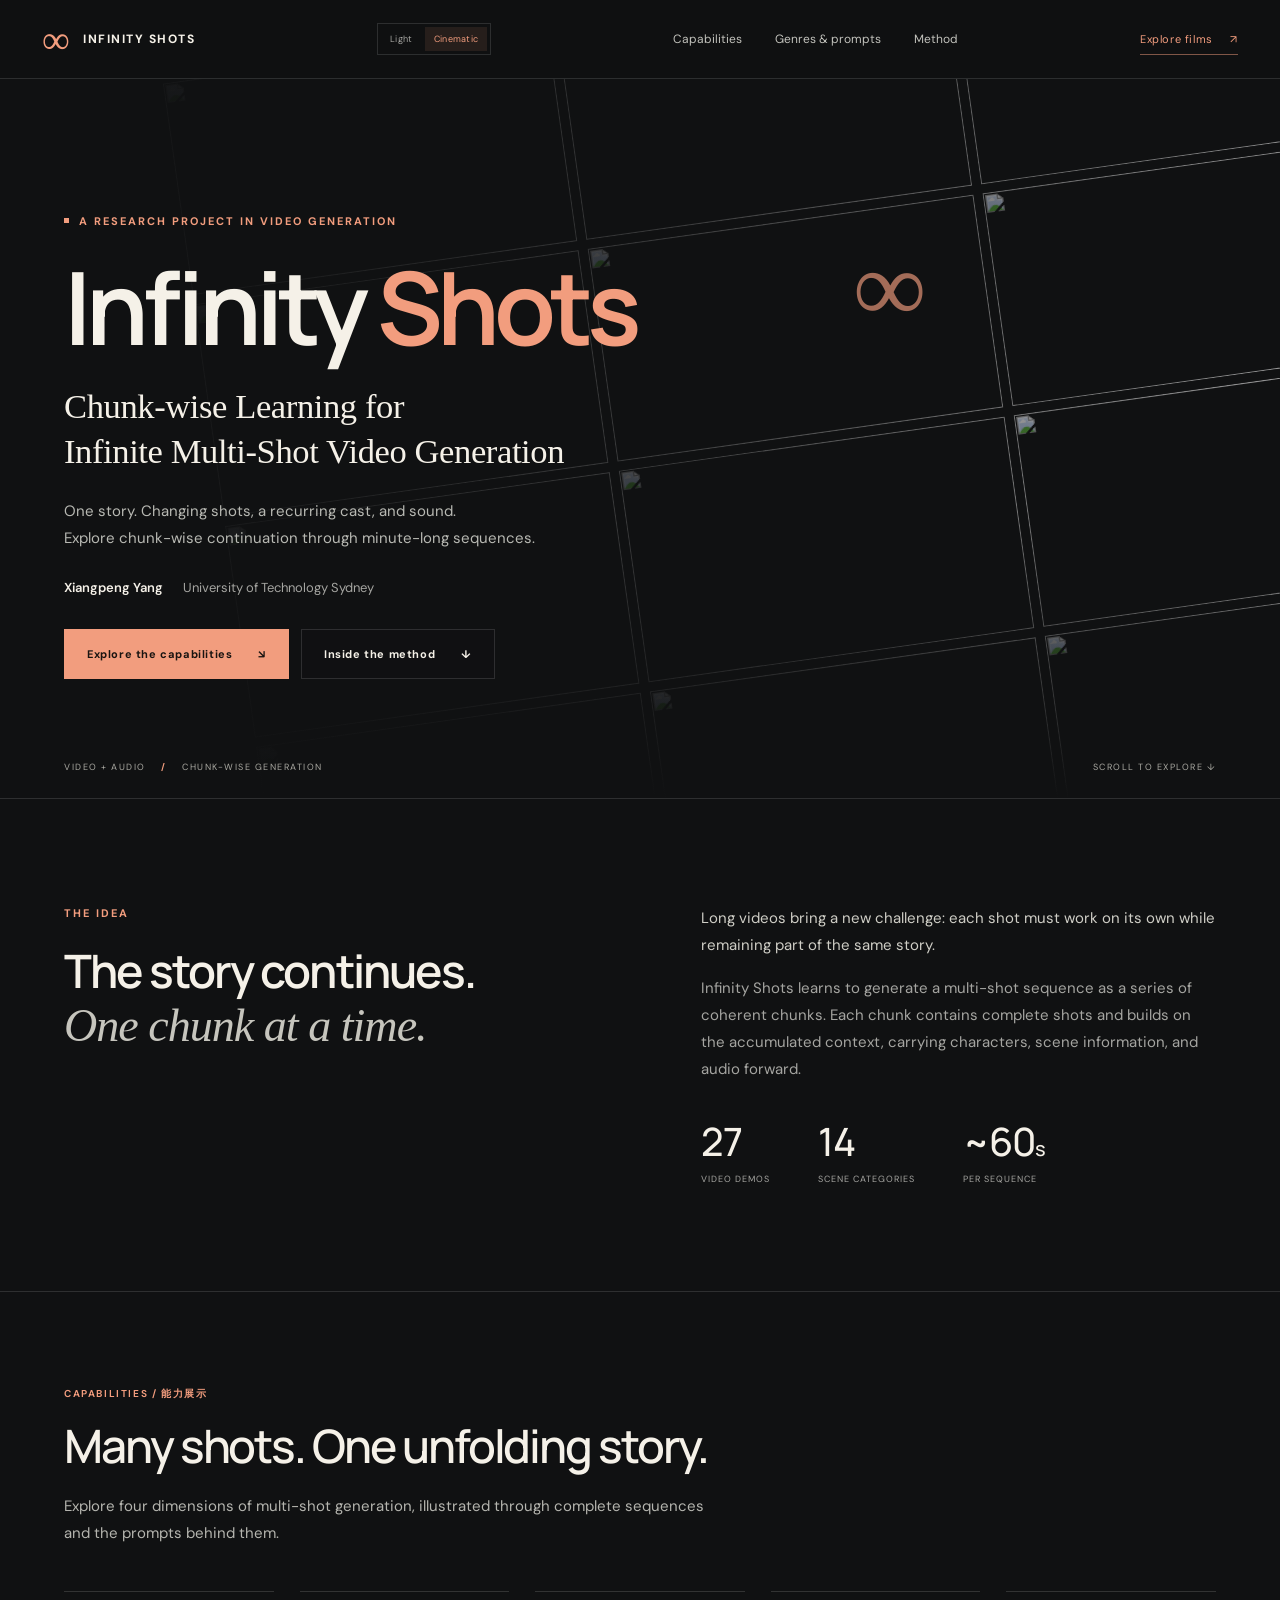
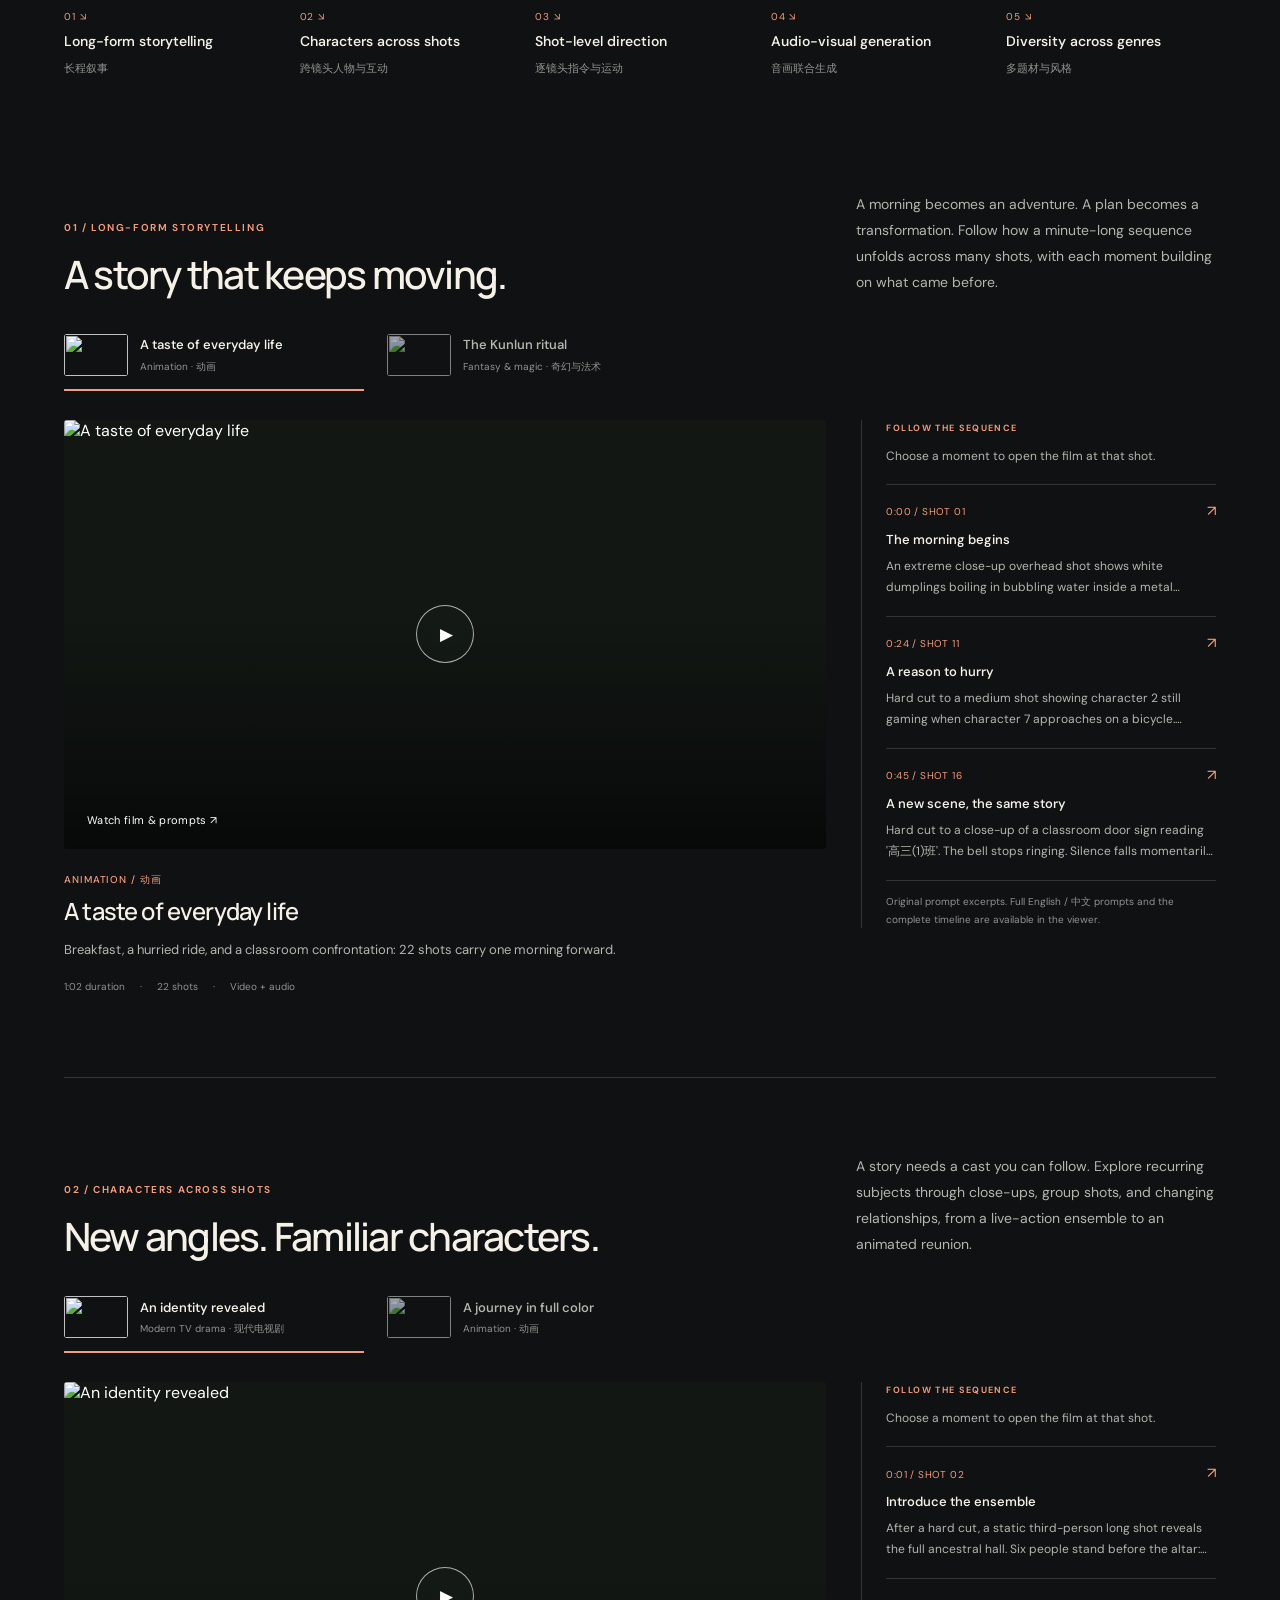
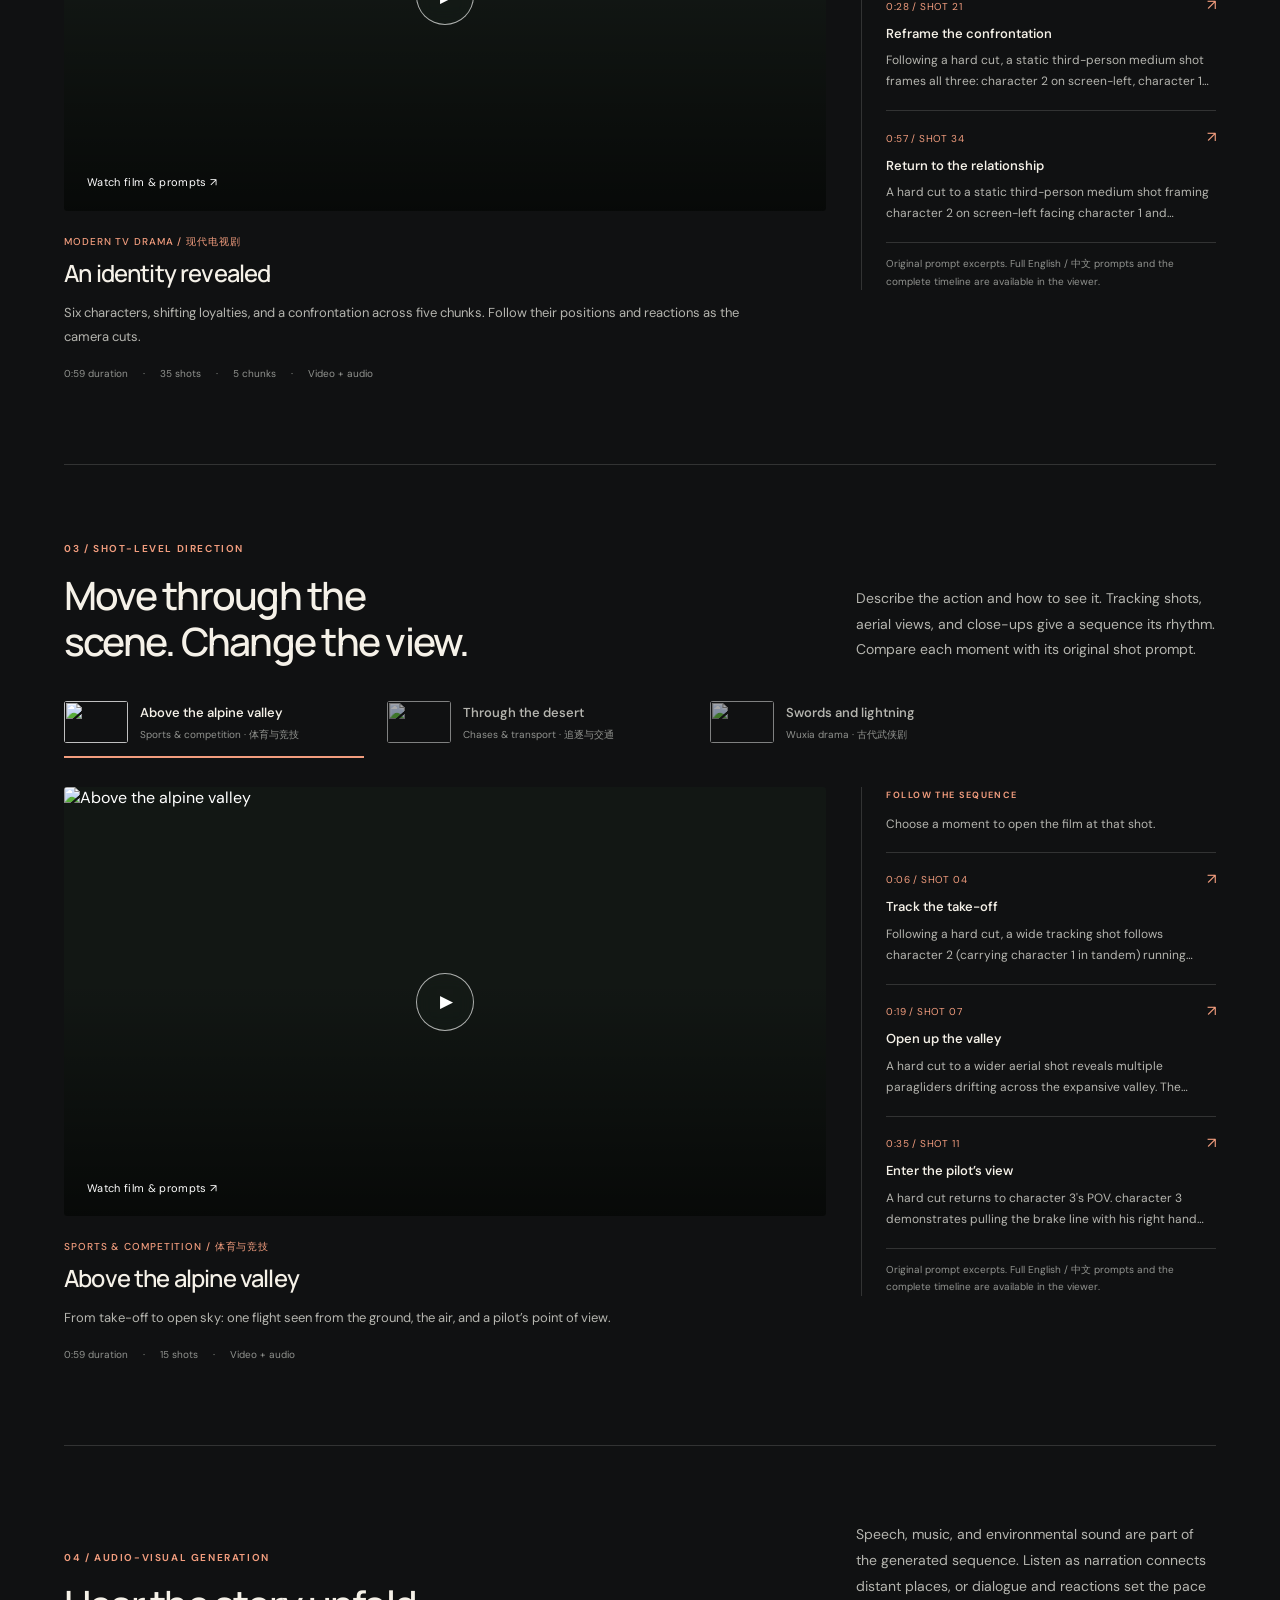
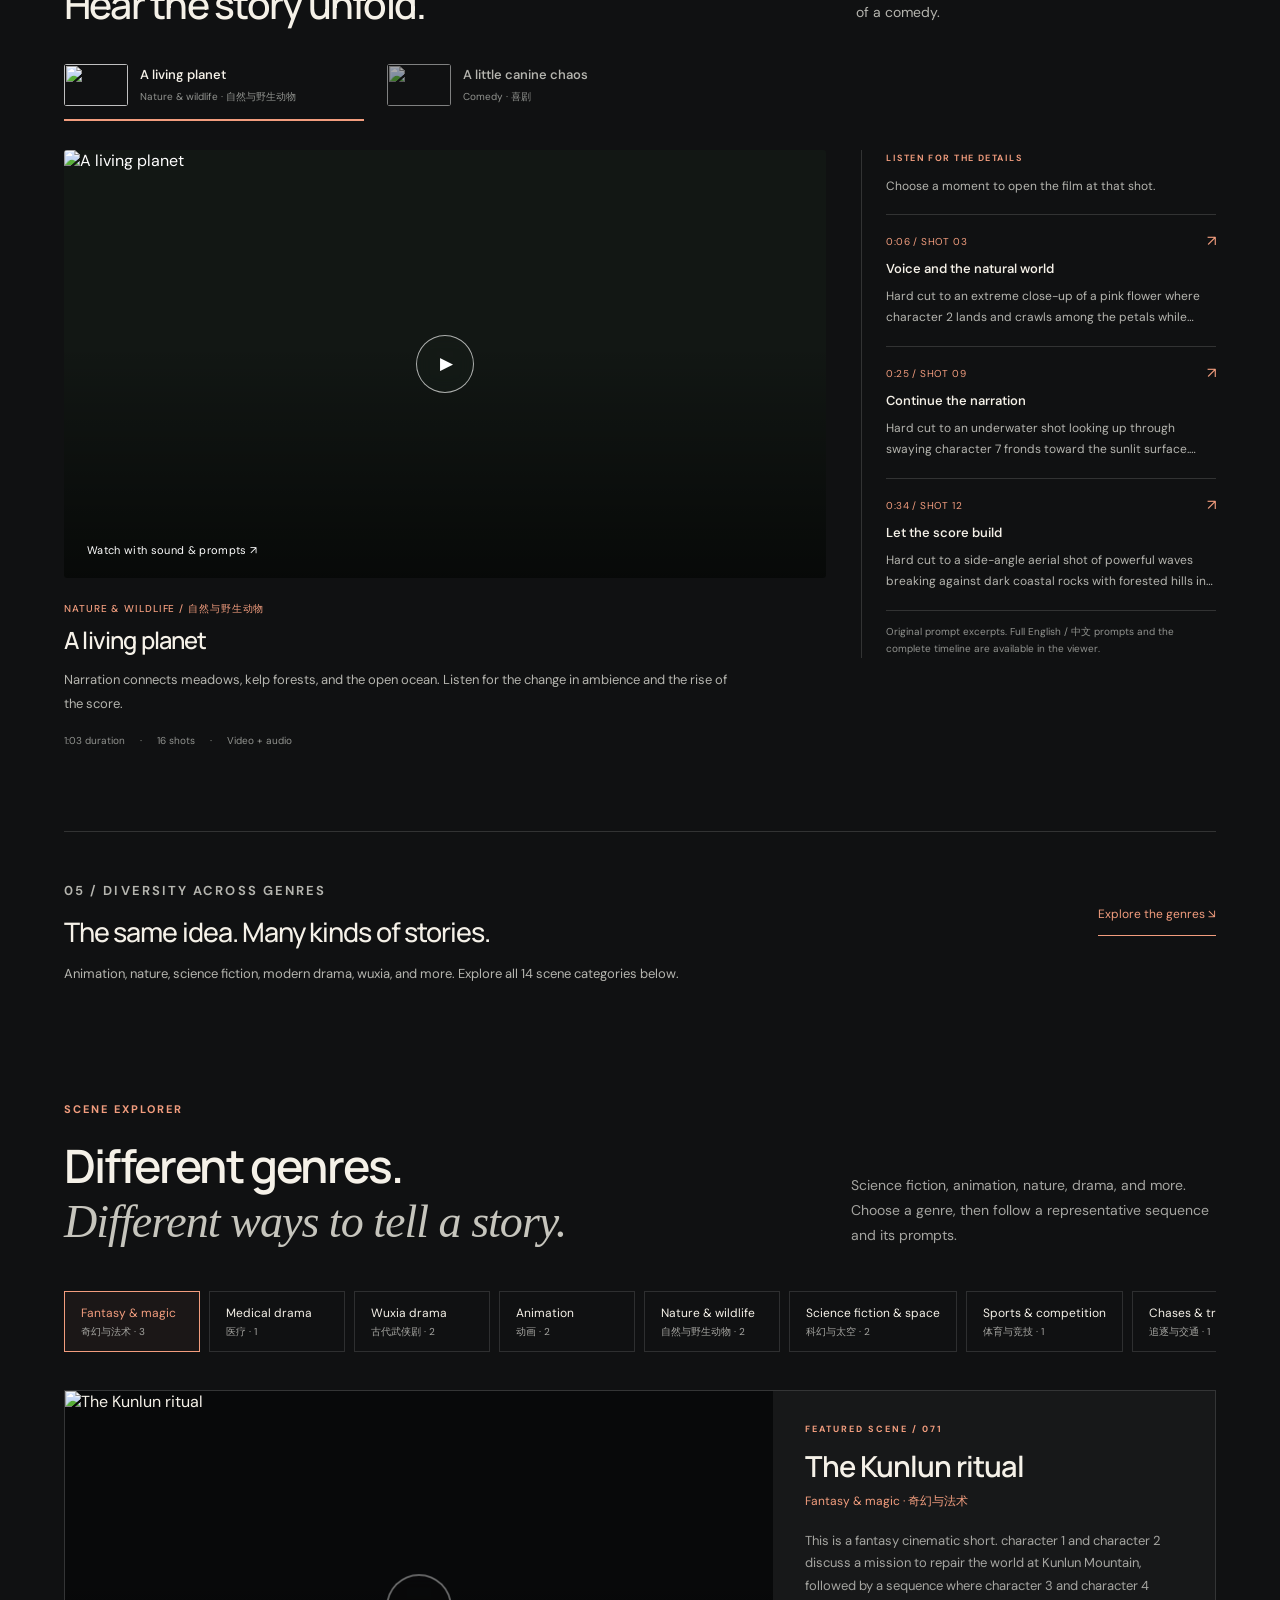
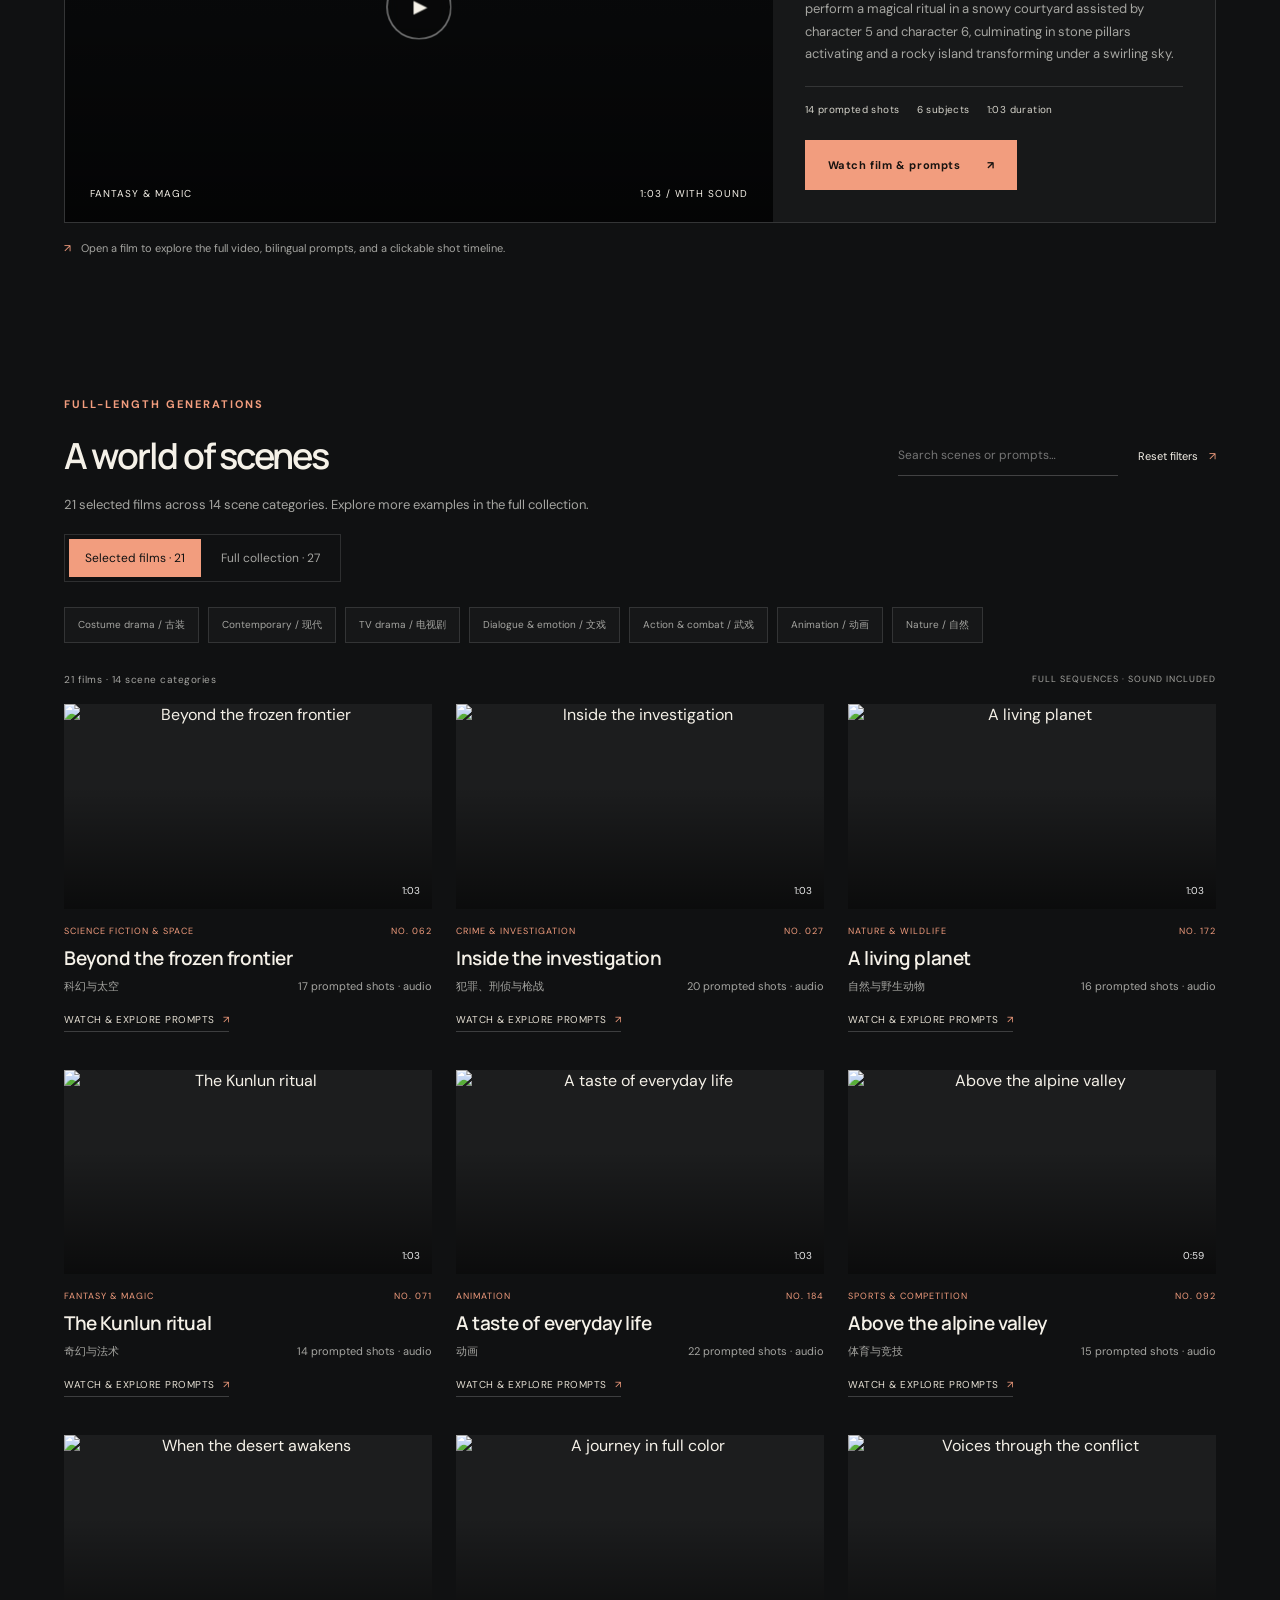
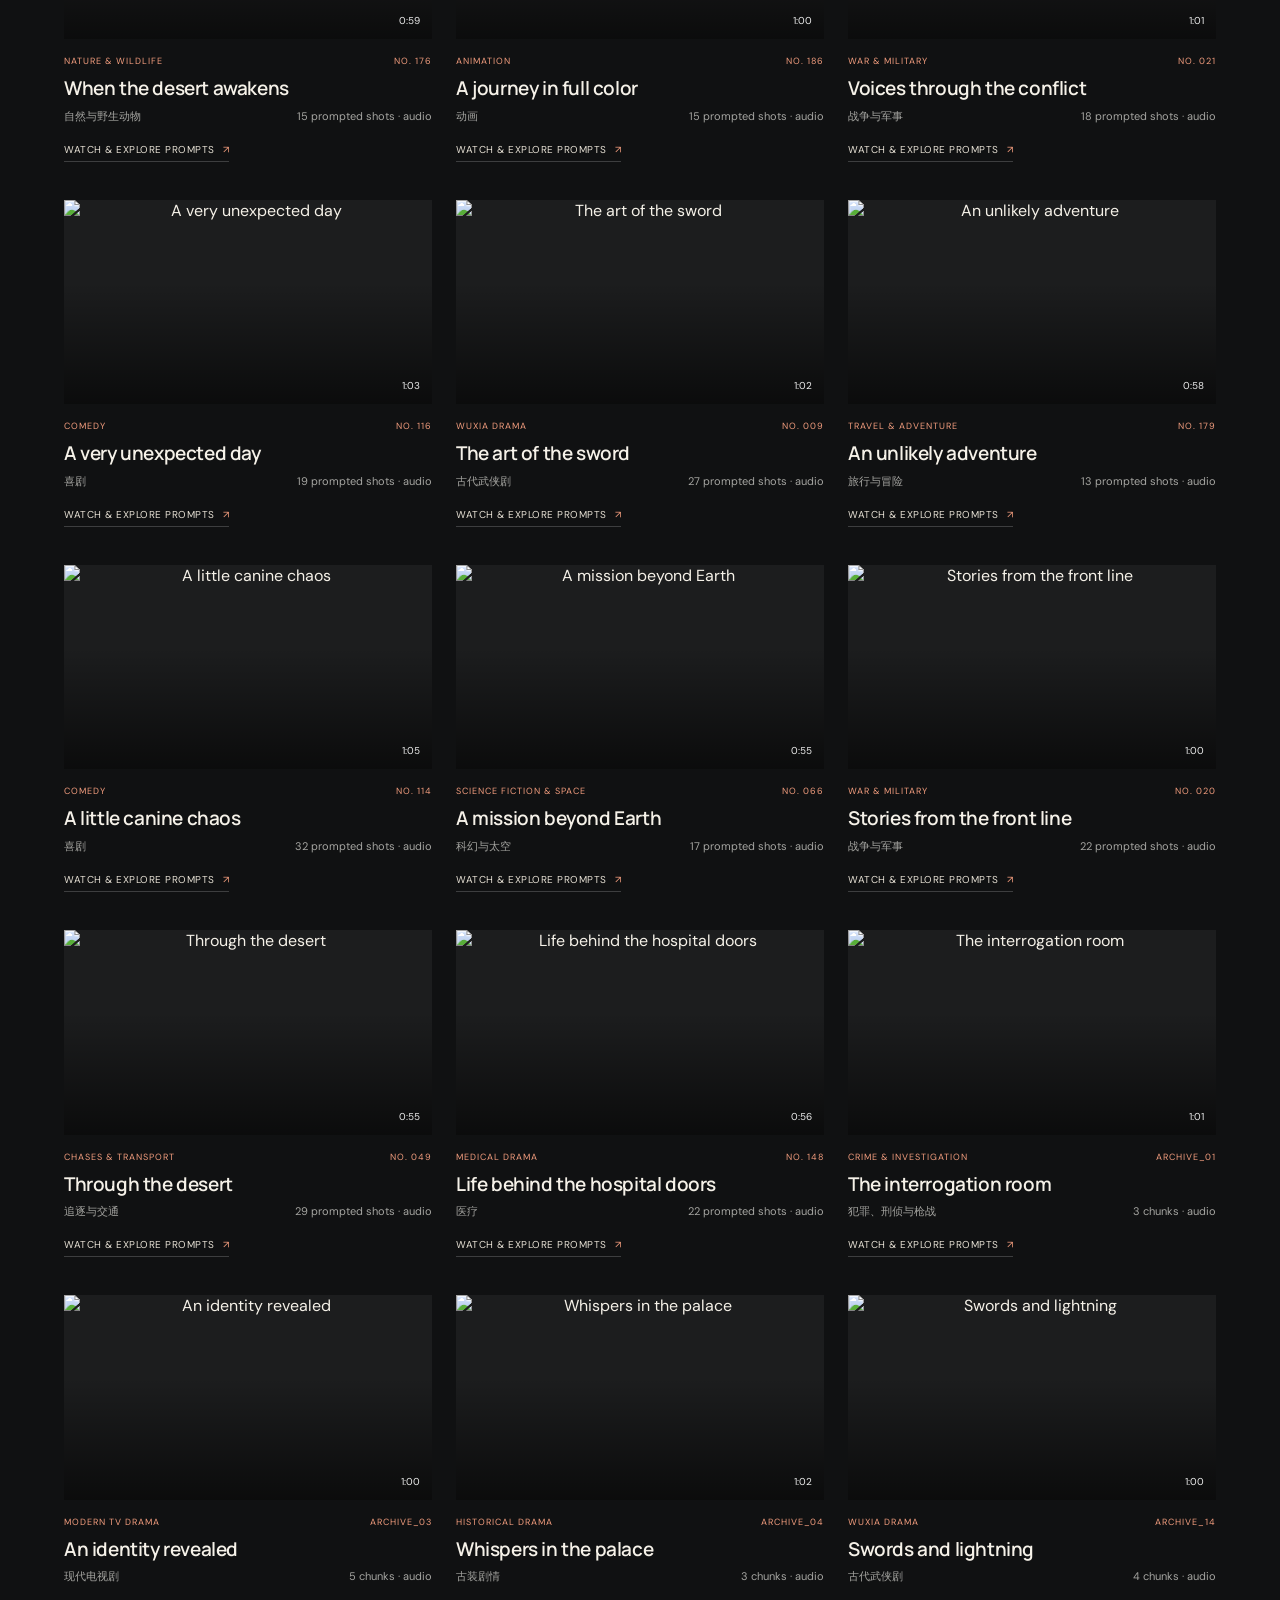
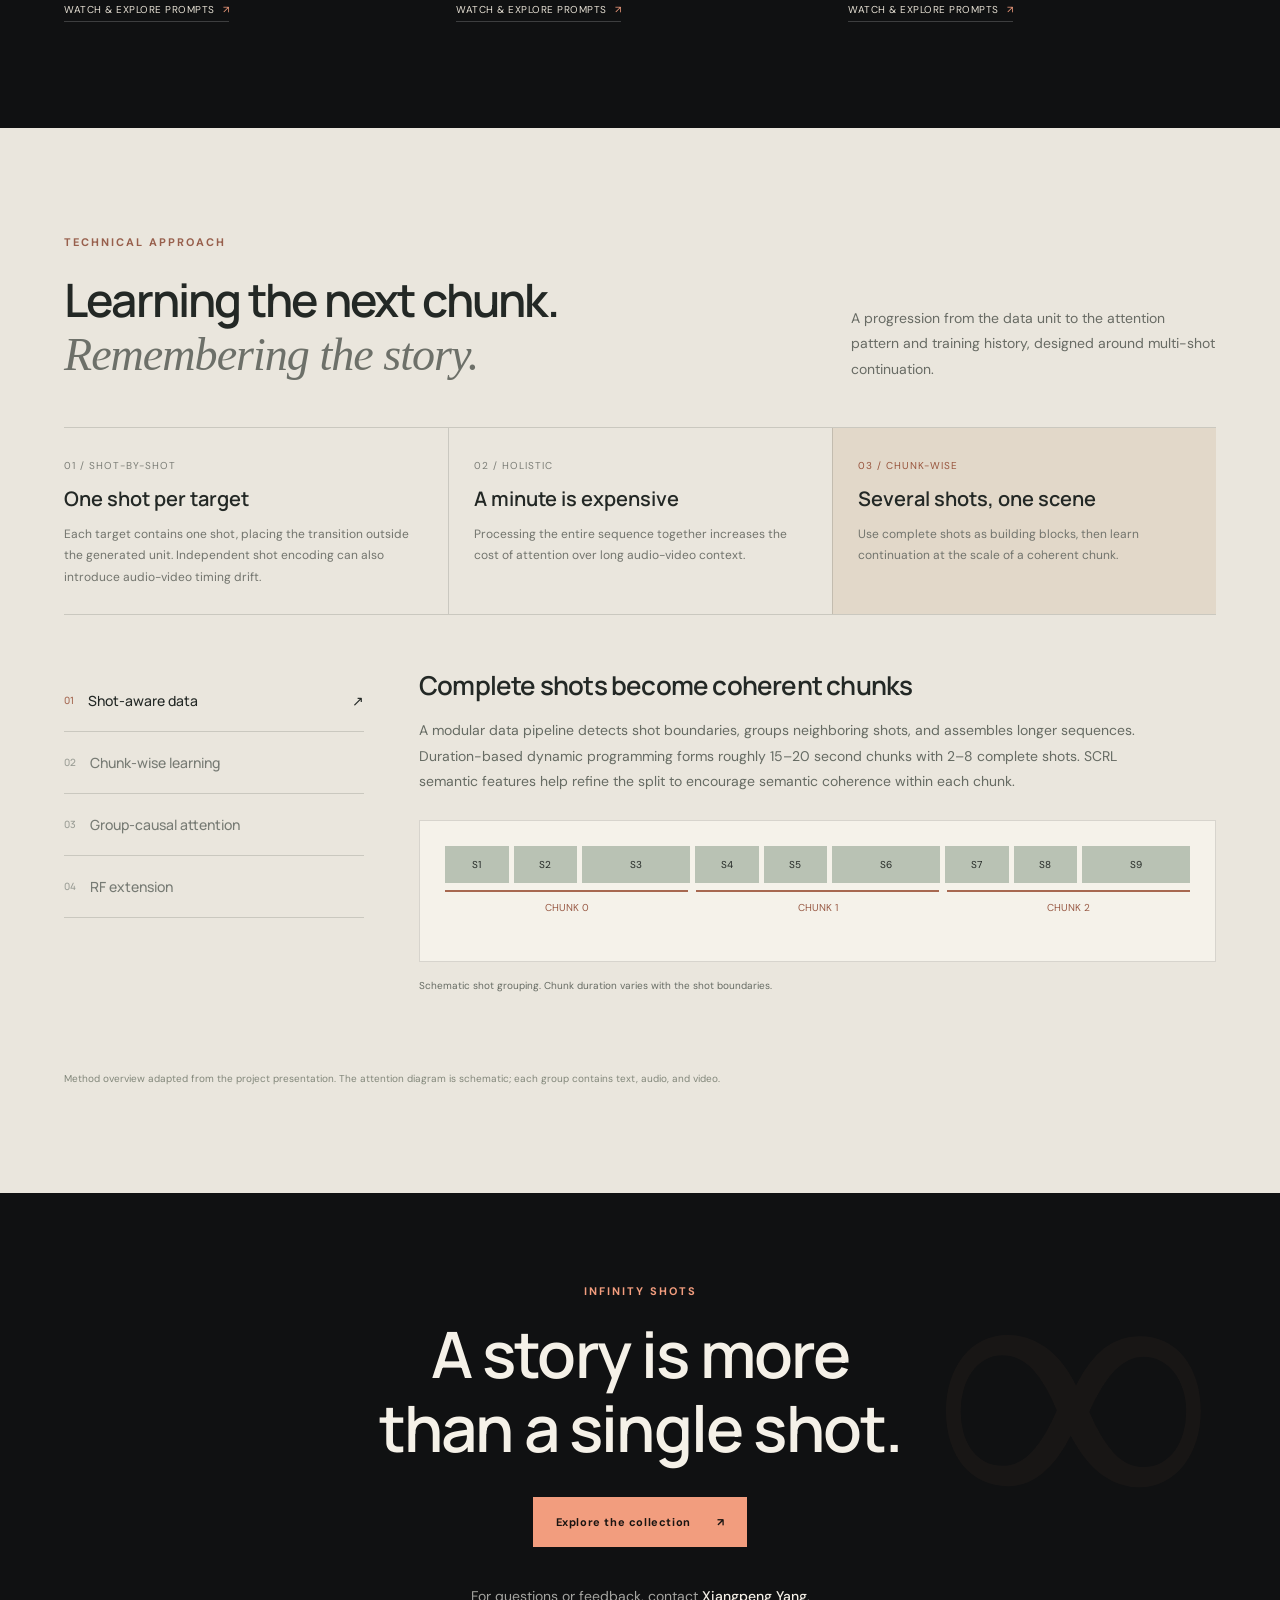
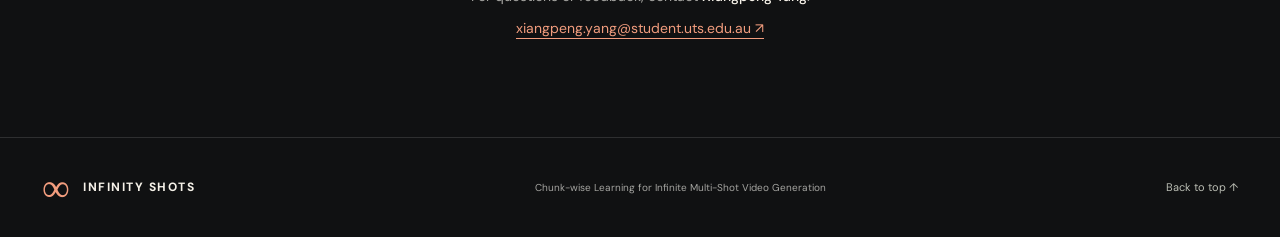
==== cinematic.html @ 22ced268 "Add Infinity Shots project page and prompt viewer" ====
<!doctype html>
<html lang="en">
<head>
<meta charset="utf-8"><meta name="viewport" content="width=device-width, initial-scale=1">
<meta name="theme-color" content="#101112">
<meta name="description" content="Infinity Shots: Chunk-wise Learning for Infinite Multi-Shot Video Generation. Explore complete audio-visual sequences across 14 scene categories, with time-aligned prompts.">
<meta property="og:title" content="Infinity Shots"><meta property="og:description" content="Chunk-wise Learning for Infinite Multi-Shot Video Generation">
<meta property="og:type" content="website"><meta property="og:image" content="assets/posters/demo-04-feature.jpg">
<title>Infinity Shots — Chunk-wise Learning for Infinite Multi-Shot Video Generation</title>
<link rel="icon" href="favicon.svg" type="image/svg+xml">
<link rel="stylesheet" href="style.css"><link rel="stylesheet" href="viewer.css?v=20261031-seek"><link rel="stylesheet" href="capabilities.css">
<script defer src="data.js"></script><script defer src="viewer.js?v=20261031-cues"></script><script defer src="app.js"></script><script defer src="capabilities.js"></script>
</head>
<body>
<a class="skip-link" href="#main">Skip to content</a>
<header class="header"><a class="brand" href="#top" aria-label="Infinity Shots home"><span class="brand-symbol">∞</span> INFINITY SHOTS</a><div class="template-switch" aria-label="Page style"><a href="hy.html">Light</a><a class="active" href="cinematic.html">Cinematic</a></div><nav aria-label="Main navigation"><a href="#capabilities">Capabilities</a><a href="#explore">Genres & prompts</a><a href="#method">Method</a></nav><a class="header-cta" href="#gallery">Explore films <span>↗</span></a></header>
<main id="main">
<section class="hero" id="top" aria-labelledby="hero-title">
<div class="hero-mosaic" aria-hidden="true">
<img src="assets/posters/demo-04-feature.jpg" alt=""><img src="assets/posters/demo-01.jpg" alt=""><img src="assets/posters/demo-08-feature.jpg" alt=""><img src="assets/posters/demo-06-feature.jpg" alt=""><img src="assets/posters/demo-11.jpg" alt=""><img src="assets/posters/demo-18.jpg" alt=""><img src="assets/posters/demo-05.jpg" alt=""><img src="assets/posters/demo-16.jpg" alt=""><img src="assets/posters/demo-03.jpg" alt=""><img src="assets/posters/demo-02.jpg" alt=""><img src="assets/posters/demo-13.jpg" alt=""><img src="assets/posters/demo-15.jpg" alt="">
</div><div class="hero-shade"></div>
<div class="hero-content"><div class="eyebrow"><span class="tiny-square"></span> A RESEARCH PROJECT IN VIDEO GENERATION</div><h1 id="hero-title">Infinity <span>Shots</span><i aria-hidden="true">∞</i></h1><p class="paper-title">Chunk-wise Learning for<br>Infinite Multi-Shot Video Generation</p><p class="hero-description">One story. Changing shots, a recurring cast, and sound.<br> Explore chunk-wise continuation through minute-long sequences.</p><div class="hero-author">Xiangpeng Yang <span>University of Technology Sydney</span></div><div class="hero-actions"><a class="button primary" href="#capabilities">Explore the capabilities <span>↘</span></a><a class="button ghost" href="#method">Inside the method <span>↓</span></a></div></div>
<div class="hero-bottom"><span>VIDEO + AUDIO <b>/</b> CHUNK-WISE GENERATION</span><span>SCROLL TO EXPLORE ↓</span></div>
</section>
<section class="intro section" id="overview"><div><p class="eyebrow">THE IDEA</p><h2>The story continues.<br><em>One chunk at a time.</em></h2></div><div class="intro-copy"><p>Long videos bring a new challenge: each shot must work on its own while remaining part of the same story.</p><p>Infinity Shots learns to generate a multi-shot sequence as a series of coherent chunks. Each chunk contains complete shots and builds on the accumulated context, carrying characters, scene information, and audio forward.</p><div class="facts"><div><strong data-count-demos>27</strong><span>VIDEO DEMOS</span></div><div><strong data-count-categories>14</strong><span>SCENE CATEGORIES</span></div><div><strong>~60<span>s</span></strong><span>PER SEQUENCE</span></div></div></div></section>
<section class="capabilities" id="capabilities" data-capabilities data-theme="dark" data-diversity-target="explore" aria-labelledby="capabilities-title"></section>
<section class="explore section" id="explore"><div class="section-heading"><div><p class="eyebrow">SCENE EXPLORER</p><h2>Different genres.<br><em>Different ways to tell a story.</em></h2></div><p>Science fiction, animation, nature, drama, and more. Choose a genre, then follow a representative sequence and its prompts.</p></div>
<div class="scene-strip" id="scene-strip" aria-label="Choose a scene category"></div>
<div class="spotlight" id="spotlight"></div><p class="explorer-hint"><span>↗</span> Open a film to explore the full video, bilingual prompts, and a clickable shot timeline.</p>
</section>
<section class="gallery-section section" id="gallery"><div class="gallery-heading"><div><p class="eyebrow">FULL-LENGTH GENERATIONS</p><h2>A world of scenes</h2></div><div class="gallery-tools"><label class="sr-only" for="gallery-search">Search scenes and prompts</label><input id="gallery-search" type="search" placeholder="Search scenes or prompts…"><button class="text-button" id="reset-filter">Reset filters <span>↗</span></button></div></div>
<p class="collection-intro">21 selected films across 14 scene categories. Explore more examples in the full collection.</p><div class="collection-scope" aria-label="Collection selection"><button type="button" data-collection-scope="selected" aria-pressed="true">Selected films · 21</button><button type="button" data-collection-scope="all" aria-pressed="false">Full collection · 27</button></div>
<div class="tag-filters" id="tag-filters" aria-label="Filter by setting and performance"></div><div class="gallery-status"><p id="gallery-count" aria-live="polite">21 films · 14 scene categories</p><p>FULL SEQUENCES · SOUND INCLUDED</p></div><div class="gallery-grid" id="gallery-grid"></div><p class="no-results" id="no-results" hidden>No matching scenes. Try another search or show all films.</p>
</section>
<section class="method-section" id="method"><div class="section method-inner"><div class="section-heading"><div><p class="eyebrow">TECHNICAL APPROACH</p><h2>Learning the next chunk.<br><em>Remembering the story.</em></h2></div><p>A progression from the data unit to the attention pattern and training history, designed around multi-shot continuation.</p></div>
<div class="approach-comparison"><div><span>01 / SHOT-BY-SHOT</span><h3>One shot per target</h3><p>Each target contains one shot, placing the transition outside the generated unit. Independent shot encoding can also introduce audio-video timing drift.</p></div><div><span>02 / HOLISTIC</span><h3>A minute is expensive</h3><p>Processing the entire sequence together increases the cost of attention over long audio-video context.</p></div><div class="chosen"><span>03 / CHUNK-WISE</span><h3>Several shots, one scene</h3><p>Use complete shots as building blocks, then learn continuation at the scale of a coherent chunk.</p></div></div>
<div class="method-body"><div class="method-tabs" role="tablist" aria-label="Method stages"><button role="tab" id="method-tab-0" aria-selected="true" aria-controls="method-panel" data-method="0"><span>01</span> Shot-aware data <b>↗</b></button><button role="tab" id="method-tab-1" aria-selected="false" aria-controls="method-panel" data-method="1"><span>02</span> Chunk-wise learning <b>↗</b></button><button role="tab" id="method-tab-2" aria-selected="false" aria-controls="method-panel" data-method="2"><span>03</span> Group-causal attention <b>↗</b></button><button role="tab" id="method-tab-3" aria-selected="false" aria-controls="method-panel" data-method="3"><span>04</span> RF extension <b>↗</b></button></div><div class="method-panel" id="method-panel" role="tabpanel" aria-labelledby="method-tab-0" tabindex="0"></div></div>
<p class="method-footnote">Method overview adapted from the project presentation. The attention diagram is schematic; each group contains text, audio, and video.</p></div></section>
<section class="closing section"><div class="closing-mark" aria-hidden="true">∞</div><p class="eyebrow">INFINITY SHOTS</p><h2>A story is more<br>than a single shot.</h2><a class="button primary" href="#explore">Explore the collection <span>↗</span></a><p class="project-contact" id="contact">For questions or feedback, contact <strong>Xiangpeng Yang</strong>.<br><a href="mailto:xiangpeng.yang@student.uts.edu.au">xiangpeng.yang@student.uts.edu.au <span aria-hidden="true">↗</span></a></p></section>
</main><footer><a class="brand" href="#top"><span class="brand-symbol">∞</span> INFINITY SHOTS</a><p>Chunk-wise Learning for Infinite Multi-Shot Video Generation</p><a href="#top">Back to top ↑</a></footer>
<noscript><p class="noscript">Enable JavaScript to browse the video collection and read the prompts.</p></noscript>
</body></html>
---- style.css ----
@import url('https://fonts.googleapis.com/css2?family=DM+Sans:wght@400;450;500;600;650;700&family=Manrope:wght@400;500;600;650;700;750;800&display=swap');
:root{--bg:#101112;--panel:#191a1b;--ink:#f5f1e8;--muted:#a5a5a1;--line:#ffffff20;--accent:#f29d7e;--font:'DM Sans',Arial,sans-serif;--display:'Manrope',Arial,sans-serif;color-scheme:dark;font-family:var(--font);color:var(--ink);background:var(--bg)}*{box-sizing:border-box}html{scroll-behavior:smooth;scroll-padding-top:88px}body{margin:0}button,input,a{-webkit-tap-highlight-color:transparent}a{color:inherit;text-decoration:none}button,input{font:inherit}button{cursor:pointer}button,a,input,summary{outline-offset:5px}button:focus-visible,a:focus-visible,input:focus-visible,summary:focus-visible{outline:2px solid var(--accent)}button{color:inherit}img{display:block;max-width:100%}button{border:0}h1,h2,h3,p{margin:0}h2{font-family:var(--display);font-size:clamp(30px,3.6vw,50px);font-weight:600;line-height:1.16;letter-spacing:-1.8px}h2 em{font-family:Georgia,serif;font-weight:400;letter-spacing:-1px;font-style:italic;color:#c6c5bd}.section{max-width:1440px;padding:106px 64px;margin:0 auto}.eyebrow{font-size:11px;line-height:1.5;letter-spacing:2px;font-weight:700;color:var(--accent);margin-bottom:22px}.header{height:79px;padding:0 42px;display:flex;align-items:center;justify-content:space-between;border-bottom:1px solid var(--line);position:sticky;top:0;z-index:20;background:#101112ee;backdrop-filter:blur(16px)}.brand{display:flex;align-items:center;gap:12px;font-size:12px;letter-spacing:1.5px;font-weight:750}.brand-symbol{font-family:Georgia,serif;font-size:39px;line-height:1;color:var(--accent);font-weight:400}.header nav{display:flex;gap:33px;font-size:12px;color:#c2c2bc}.header nav a:hover{color:var(--accent)}.header-cta{font-size:11px;letter-spacing:.6px;border-bottom:1px solid #f29d7e80;padding:8px 0;color:var(--accent)}.header-cta span{margin-left:14px}.hero{position:relative;isolation:isolate;overflow:hidden;min-height:720px;padding:100px 64px 85px;display:flex;align-items:center;border-bottom:1px solid var(--line)}.hero-mosaic{position:absolute;inset:-35px -60px -35px 22%;z-index:-3;display:grid;grid-template-columns:repeat(3,1fr);grid-template-rows:repeat(4,1fr);gap:8px;transform:rotate(-8deg) scale(1.12);opacity:.84}.hero-mosaic img{width:100%;height:100%;min-height:0;object-fit:cover}.hero-shade{position:absolute;inset:0;z-index:-2;background:linear-gradient(90deg,#101112 0%,#101112ed 22%,#101112b0 53%,#10111212 100%),linear-gradient(0deg,#101112 0%,transparent 40%,#10111226 100%)}.hero-content{max-width:1050px}.hero .eyebrow{display:flex;align-items:center;gap:10px}.tiny-square{width:5px;height:5px;background:var(--accent);display:inline-block}.hero h1{font:650 clamp(60px,7.9vw,112px)/1.1 var(--display);letter-spacing:-6px;position:relative}.hero h1 span{color:var(--accent)}.hero h1 i{font:italic 100px/0.5 Georgia,serif;color:var(--accent);position:absolute;left:790px;top:12px;opacity:.65}.paper-title{font:400 clamp(24px,2.7vw,36px)/1.3 Georgia,serif;letter-spacing:-.4px;margin-top:22px}.hero-description{color:#b8b9b3;line-height:1.8;font-size:15px;margin-top:24px}.hero-author{margin-top:27px;font-size:13px;font-weight:600}.hero-author span{margin-left:17px;font-weight:400;color:var(--muted)}.hero-actions{display:flex;gap:12px;margin-top:33px}.button{display:inline-flex;align-items:center;justify-content:space-between;gap:26px;font-size:11px;letter-spacing:.6px;font-weight:700;padding:17px 22px;border:1px solid var(--line);transition:background .2s,transform .2s}.button:hover{transform:translateY(-2px)}.button.primary{background:var(--accent);color:#191411;border-color:var(--accent)}.button.ghost{background:#10111275}.button.ghost:hover{background:#ffffff12}.hero-bottom{position:absolute;bottom:25px;left:64px;right:64px;display:flex;justify-content:space-between;letter-spacing:1.5px;font-size:9px;color:#aaa9a2}.hero-bottom b{color:var(--accent);margin:0 12px}.intro{display:grid;grid-template-columns:1.08fr 1fr;gap:80px;border-bottom:1px solid var(--line)}.intro-copy>p{color:#cfcec6;line-height:1.8;font-size:15px}.intro-copy>p+p{margin-top:16px;color:var(--muted)}.facts{display:flex;gap:48px;margin-top:35px}.facts strong{font:500 39px/1.2 var(--display);letter-spacing:-1px;display:block}.facts strong span{font-size:20px;letter-spacing:0}.facts div>span{font-size:9px;letter-spacing:1px;color:var(--muted);display:block;margin-top:8px}.section-heading{display:flex;align-items:end;justify-content:space-between;gap:70px;margin-bottom:39px}.section-heading>p{max-width:365px;color:var(--muted);font-size:14px;line-height:1.8}.scene-strip{display:flex;gap:9px;overflow-x:auto;scrollbar-width:thin;padding:4px 0 20px;margin-bottom:18px;scrollbar-color:#53534e transparent}.scene-tab{flex-shrink:0;text-align:left;background:transparent;border:1px solid var(--line);padding:12px 16px;min-width:136px;transition:border .2s,background .2s}.scene-tab span{display:block;font-size:12px;line-height:1.5}.scene-tab small{display:block;font-size:10px;color:var(--muted);margin-top:3px}.scene-tab.active{border-color:var(--accent);background:#f29d7e0c}.scene-tab.active span{color:var(--accent)}.scene-tab:hover{border-color:#f29d7e90}.spotlight{display:grid;grid-template-columns:1.6fr 1fr;min-height:398px;border:1px solid var(--line);background:#171819}.spotlight-visual{position:relative;background:#08090a;overflow:hidden;display:block;text-align:left;padding:0}.spotlight-visual img{height:100%;width:100%;object-fit:cover;transition:transform .6s}.spotlight-visual:hover img{transform:scale(1.025)}.spotlight-visual:after{content:'';position:absolute;inset:40% 0 0;background:linear-gradient(transparent,#0008)}.play-circle{position:absolute;top:50%;left:50%;transform:translate(-50%,-50%);border:1px solid #ffffffb0;background:#0c0c0c44;backdrop-filter:blur(8px);border-radius:50%;width:65px;height:65px;display:grid;place-items:center;font-size:18px;padding-left:3px;z-index:1}.spotlight-visual .visual-label{position:absolute;bottom:22px;left:25px;right:25px;z-index:2;display:flex;justify-content:space-between;font-size:10px;letter-spacing:1px}.spotlight-copy{padding:32px;display:flex;flex-direction:column;justify-content:center}.spotlight-copy .eyebrow{font-size:9px;margin-bottom:12px}.spotlight-copy h3{font:600 29px/1.2 var(--display);letter-spacing:-1px}.spotlight-copy .zh-label{color:var(--accent);font-size:12px;margin-top:9px}.spotlight-copy .summary{font-size:13px;color:var(--muted);line-height:1.75;margin:20px 0}.mini-facts{display:flex;gap:17px;color:#d7d5cc;font-size:10px;letter-spacing:.4px;padding-top:16px;border-top:1px solid var(--line);margin-bottom:24px}.spotlight-copy .button{align-self:start}.explorer-hint{font-size:11px;color:var(--muted);margin-top:18px}.explorer-hint span{color:var(--accent);margin-right:7px}.gallery-section{padding-top:35px}.gallery-heading{display:flex;align-items:end;justify-content:space-between;gap:30px}.gallery-heading h2{font-size:36px}.gallery-tools{display:flex;align-items:center;gap:20px}.gallery-tools input{background:transparent;color:var(--ink);border:0;border-bottom:1px solid #ffffff35;padding:12px 0;width:220px;font-size:12px;border-radius:0}.text-button{background:transparent;font-size:11px;white-space:nowrap;padding:12px 0}.text-button span{color:var(--accent);margin-left:8px}.gallery-status{display:flex;justify-content:space-between;color:var(--muted);font-size:10px;letter-spacing:.5px;margin:30px 0 18px}.gallery-status p:last-child{font-size:9px;letter-spacing:1px}.gallery-grid{display:grid;grid-template-columns:repeat(3,1fr);column-gap:24px;row-gap:38px}.film-card{min-width:0}.film-visual{display:block;position:relative;aspect-ratio:1.8;background:#1c1d1e;overflow:hidden;padding:0;width:100%}.film-visual img{width:100%;height:100%;object-fit:cover;transition:transform .5s}.film-visual:hover img{transform:scale(1.035)}.film-visual:after{content:'';position:absolute;inset:40% 0 0;background:linear-gradient(transparent,#0009)}.film-visual .play-circle{width:43px;height:43px;font-size:13px;opacity:0;transition:opacity .2s}.film-visual:hover .play-circle,.film-visual:focus-visible .play-circle{opacity:1}.film-duration{position:absolute;right:12px;bottom:12px;font-size:10px;z-index:1;color:#eee}.film-overline{display:flex;justify-content:space-between;font-size:9px;letter-spacing:1px;color:var(--accent);margin:16px 0 9px;text-transform:uppercase}.film-card h3{font:600 19px/1.3 var(--display);letter-spacing:-.4px}.film-card .card-meta{font-size:11px;color:var(--muted);margin-top:8px;display:flex;justify-content:space-between}.card-prompt{margin-top:14px;border:0;border-bottom:1px solid #ffffff30;background:transparent;padding:5px 0;color:#e6e0d4;font-size:10px;letter-spacing:.5px}.card-prompt span{color:var(--accent);margin-left:8px}.no-results{padding:70px 20px;text-align:center;color:var(--muted)}.method-section{background:#eae6dd;color:#232825;color-scheme:light}.method-inner .eyebrow{color:#98604d}.method-inner h2 em{color:#6d7069}.method-inner .section-heading>p{color:#686b64}.approach-comparison{display:grid;grid-template-columns:repeat(3,1fr);gap:0;margin:45px 0 55px;border-top:1px solid #23282528;border-bottom:1px solid #23282528}.approach-comparison>div{padding:25px 25px 25px 0}.approach-comparison>div+div{border-left:1px solid #23282528;padding-left:25px}.approach-comparison span{font-size:10px;letter-spacing:1px;color:#7c7e77}.approach-comparison h3{font:600 20px/1.3 var(--display);margin:12px 0}.approach-comparison p{color:#72746d;font-size:12px;line-height:1.8}.approach-comparison .chosen{background:#e2d8c9;padding-right:25px}.chosen span{color:#98553d}.method-body{display:grid;grid-template-columns:300px 1fr;gap:55px;min-height:370px}.method-tabs{display:flex;flex-direction:column}.method-tabs button{padding:21px 0;text-align:left;background:transparent;border-bottom:1px solid #23282528;font:500 14px var(--display);color:#777b74;display:flex;align-items:center;gap:14px}.method-tabs button span{font-size:10px;color:#999c94}.method-tabs button b{margin-left:auto;font-weight:400;opacity:0}.method-tabs button[aria-selected=true]{color:#232825}.method-tabs button[aria-selected=true] b{opacity:1}.method-tabs button[aria-selected=true] span{color:#a3644d}.method-panel h3{font:600 26px/1.2 var(--display);letter-spacing:-.8px;margin:0 0 17px}.method-panel>p{font-size:14px;color:#666b63;line-height:1.85;max-width:750px}.method-diagram{background:#f5f2ea;border:1px solid #23282525;padding:25px;margin:25px 0 15px;min-height:142px}.shot-blocks{display:flex;gap:5px}.shot-blocks span{background:#b9c2b4;height:37px;flex:1;display:grid;place-items:center;font:10px var(--font)}.shot-blocks span:nth-child(3n){flex:1.7}.chunk-brackets{display:grid;grid-template-columns:1fr 1fr 1fr;gap:8px;margin-top:7px}.chunk-brackets span{border-top:2px solid #a76850;text-align:center;padding-top:9px;font-size:10px;color:#995b46}.group-flow{display:flex;align-items:center;gap:10px}.group{border:1px solid #8d9e89;padding:16px 10px;flex:1;text-align:center;background:#d9e2d4;font:12px var(--font)}.group small{display:block;font-size:9px;color:#6a7464;margin-top:8px}.group.target{background:#efd2be;border-color:#b87957}.group.future{background:transparent;border-style:dashed;border-color:#b5b8ac;color:#a6aa9e}.diagram-caption{color:#777c70;font-size:10px!important;margin-top:12px}.attention-wrap{display:flex;gap:30px;align-items:center}.attention-grid{display:grid;grid-template-columns:repeat(4,1fr);gap:4px;width:160px;flex-shrink:0}.attention-grid span{aspect-ratio:1.8;background:#dce1d7;border:1px solid #ccd3c7}.attention-grid span.on{background:#a1af98;border-color:#83937b}.attention-grid span.diag{background:#d49873;border-color:#ba7e59}.attention-caption{font-size:12px;line-height:1.8;color:#68705f}.attention-caption b{display:block;color:#343f2e;font-weight:600}.rf-flow{display:flex;align-items:center;justify-content:space-between;gap:12px}.rf-flow div{font-size:12px;line-height:1.6;padding:16px 12px;border:1px solid #afb7a7;text-align:center;flex:1}.rf-flow small{display:block;font-size:9px;color:#7a8271;margin-top:5px}.method-footnote{font-size:10px;color:#82877a;margin-top:30px;line-height:1.7}.closing{text-align:center;position:relative;overflow:hidden;padding-top:90px;padding-bottom:95px}.closing-mark{position:absolute;right:5%;top:0;font:400 400px/1 Georgia,serif;color:#f29d7e09;z-index:-1}.closing h2{font-size:clamp(38px,5vw,66px);margin-bottom:32px}.closing .eyebrow{margin-bottom:18px}footer{border-top:1px solid var(--line);padding:30px 42px;display:flex;align-items:center;justify-content:space-between;gap:25px}footer p{font-size:10px;color:var(--muted)}footer>a:last-child{font-size:11px;color:#bbbeb4}.skip-link{position:fixed;top:-100px;left:12px;z-index:1000;background:var(--accent);color:#111;padding:15px}.skip-link:focus{top:10px}.sr-only{position:absolute;width:1px;height:1px;overflow:hidden;clip:rect(0,0,0,0);white-space:nowrap}.noscript{padding:30px;background:#222;color:#fff}
@media(min-width:1600px){.hero{padding-left:max(64px,calc((100vw - 1312px)/2));min-height:790px}.hero-bottom{left:max(64px,calc((100vw - 1312px)/2))}}@media(max-width:1100px){.section{padding:80px 36px}.hero{padding:85px 36px;min-height:700px}.hero h1{letter-spacing:-4px}.hero h1 i{display:none}.hero-bottom{left:36px;right:36px}.header{padding:0 28px}.intro{gap:42px}.facts{gap:30px}.section-heading{gap:35px}.spotlight{grid-template-columns:1.25fr 1fr}.spotlight-copy{padding:25px}.spotlight-copy h3{font-size:25px}.gallery-heading{align-items:start}.gallery-tools{flex-direction:column;gap:3px;align-items:end}.gallery-grid{column-gap:20px}.method-body{grid-template-columns:245px 1fr;gap:30px}.group{padding:15px 5px}footer p{max-width:300px;text-align:center}}@media(max-width:760px){html{scroll-padding-top:70px}.header{height:65px;padding:0 20px}.header nav{display:none}.brand{font-size:10px;gap:8px;letter-spacing:1px}.brand-symbol{font-size:34px}.header-cta{font-size:10px}.hero{min-height:730px;padding:65px 23px 85px;align-items:start}.hero .eyebrow{font-size:9px;letter-spacing:1.4px}.hero h1{font-size:64px;letter-spacing:-4px;max-width:350px;line-height:1.03}.hero h1 span{display:block}.paper-title{font-size:26px;line-height:1.25;margin-top:23px}.hero-description{font-size:13px;line-height:1.75;margin-top:23px;max-width:320px}.hero-description br{display:none}.hero-author{font-size:12px;line-height:1.7}.hero-author span{display:block;margin-left:0;font-size:11px}.hero-actions{gap:9px;flex-wrap:wrap;margin-top:27px}.button{padding:15px 16px;font-size:10px;gap:17px}.hero-mosaic{left:-20%;right:-70%;opacity:.55;grid-template-columns:repeat(3,1fr);transform:rotate(-8deg) scale(1.1)}.hero-shade{background:linear-gradient(90deg,#101112eb,#10111280),linear-gradient(0deg,#101112,transparent 60%)}.hero-bottom{left:23px;right:23px;font-size:7px;letter-spacing:1px}.hero-bottom span:last-child{display:none}.section{padding:64px 22px}h2{font-size:33px;letter-spacing:-1.3px}.intro{grid-template-columns:1fr;gap:28px}.intro-copy>p{font-size:14px}.facts{gap:36px}.facts strong{font-size:35px}.facts div>span{font-size:8px}.section-heading{display:block;margin-bottom:25px}.section-heading>p{font-size:13px;max-width:100%;margin-top:22px}.eyebrow{margin-bottom:16px;font-size:10px}.spotlight{grid-template-columns:1fr}.spotlight-visual{aspect-ratio:1.8}.spotlight-copy{padding:25px}.spotlight-copy .summary{margin:15px 0}.spotlight-copy h3{font-size:27px}.scene-tab{min-width:125px;padding:10px 13px}.scene-strip{margin-right:-22px}.explorer-hint{font-size:10px;line-height:1.7}.gallery-section{padding-top:20px}.gallery-heading{display:block}.gallery-heading h2{font-size:30px}.gallery-tools{flex-direction:row;justify-content:space-between;align-items:center;margin-top:15px}.gallery-tools input{width:min(220px,65%)}.gallery-status p:last-child{display:none}.gallery-grid{grid-template-columns:repeat(2,1fr);gap:28px 14px}.film-overline{font-size:8px;letter-spacing:.4px;margin:12px 0 7px}.film-overline span:last-child{display:none}.film-card h3{font-size:16px}.film-card .card-meta{font-size:9px;display:block;line-height:1.7}.film-card .card-meta span{display:block}.film-visual .play-circle{opacity:1;width:33px;height:33px;font-size:10px}.card-prompt{font-size:9px;margin-top:9px}.approach-comparison{grid-template-columns:1fr;margin:30px 0}.approach-comparison>div,.approach-comparison>div+div{padding:21px;border-left:0;border-top:1px solid #23282525}.approach-comparison>div:first-child{border-top:0}.approach-comparison h3{font-size:20px}.approach-comparison p{font-size:13px}.method-body{grid-template-columns:1fr;gap:28px}.method-tabs{display:grid;grid-template-columns:1fr 1fr;gap:0 20px}.method-tabs button{font-size:11px;padding:16px 0;gap:7px}.method-tabs button b{display:none}.method-panel h3{font-size:24px}.method-panel>p{font-size:13px}.method-diagram{padding:17px}.group-flow{gap:6px}.group{font-size:10px}.group small{font-size:8px}.attention-wrap{gap:20px}.attention-grid{width:130px}.rf-flow{gap:5px}.rf-flow div{font-size:10px;padding:14px 7px}.closing{padding:65px 22px}.closing h2{font-size:42px}.closing-mark{font-size:270px;right:-15%}footer{padding:26px 22px;flex-wrap:wrap}footer p{order:3;text-align:left;max-width:100%;font-size:9px;width:100%}}@media(prefers-reduced-motion:reduce){html{scroll-behavior:auto}*,*:before,*:after{transition:none!important;animation:none!important}}

.template-switch{display:flex;border:1px solid var(--line);padding:3px;gap:3px;font-size:9px;letter-spacing:.3px}.template-switch a{padding:6px 9px;color:var(--muted)}.template-switch a.active{background:#f29d7e19;color:var(--accent)}.tag-filters{display:flex;gap:9px;flex-wrap:wrap;margin-top:25px}.tag-filter{padding:10px 13px;font-size:10px;background:#ffffff06;border:1px solid var(--line);color:var(--muted)}.tag-filter:hover,.tag-filter[aria-pressed=true]{color:var(--accent);border-color:var(--accent);background:#f29d7e0c}.header-cta [data-count-demos]{margin-left:0}@media(max-width:900px){.header nav{gap:20px}.template-switch{font-size:8px}.template-switch a{padding:6px}}@media(max-width:760px){.template-switch{margin-left:auto;margin-right:15px}.header-cta{display:none}.tag-filters{gap:6px}.tag-filter{font-size:9px;padding:9px}}

.collection-intro{font-size:13px;line-height:1.7;color:var(--muted);margin:18px 0}.collection-scope{display:inline-flex;gap:4px;border:1px solid var(--line);padding:4px;flex-wrap:wrap}.collection-scope button{background:transparent;padding:11px 16px;color:var(--muted);font-size:12px}.collection-scope button[aria-pressed=true]{background:var(--accent);color:var(--bg)}

.closing .project-contact{position:relative;margin:36px auto 0;color:var(--muted);font-size:14px;line-height:1.9;max-width:560px}.project-contact strong{color:var(--ink);font-weight:500}.project-contact a{display:inline-block;margin-top:5px;color:var(--accent);text-decoration:underline;text-underline-offset:5px;overflow-wrap:anywhere}.project-contact a:hover{text-decoration-thickness:2px}@media(max-width:760px){.closing .project-contact{font-size:12px;margin-top:29px}}
---- viewer.css ----
.iv-dialog{--iv-bg:#101112;--iv-panel:#181a1b;--iv-line:#ffffff16;--iv-ink:#f5f1e8;--iv-muted:#a4a8a6;--iv-accent:#f29d7e;box-sizing:border-box;width:min(1490px,96vw);max-width:96vw;height:min(920px,94dvh);max-height:94dvh;margin:auto;padding:0;border:1px solid #ffffff26;border-radius:15px;color:var(--iv-ink);background:var(--iv-bg);box-shadow:0 32px 130px #000b;font:14px/1.6 Arial,"PingFang SC","Microsoft YaHei",sans-serif;overflow:hidden;color-scheme:dark}
.iv-dialog::backdrop{background:#020404d9;backdrop-filter:blur(12px)}
.iv-dialog *{box-sizing:border-box}
.iv-dialog button,.iv-dialog a,.iv-dialog input{font:inherit}
.iv-dialog button{color:inherit;cursor:pointer}
.iv-dialog button:focus-visible,.iv-dialog a:focus-visible,.iv-dialog input:focus-visible,.iv-dialog summary:focus-visible{outline:2px solid var(--iv-accent);outline-offset:4px}
.iv-dialog [hidden]{display:none!important}
.iv-header{display:flex;align-items:center;justify-content:space-between;gap:20px;padding:22px 27px 20px;border-bottom:1px solid var(--iv-line);height:111px;background:var(--iv-bg)}
.iv-heading{min-width:0}.iv-eyebrow{font-size:10px;font-weight:600;letter-spacing:.12em;color:var(--iv-accent);margin-bottom:5px;text-transform:uppercase}
.iv-title{font-size:clamp(19px,2.1vw,28px);font-weight:500;letter-spacing:-.035em;line-height:1.2;margin:0;overflow:hidden;text-overflow:ellipsis;white-space:nowrap}
.iv-close{display:grid;place-items:center;flex:0 0 38px;width:38px;height:38px;border:1px solid #ffffff29;background:#ffffff06;border-radius:50%;font-size:27px!important;font-weight:200;line-height:1;transition:background .2s,transform .2s}.iv-close:hover{background:#ffffff15;transform:rotate(90deg)}
.iv-body{display:grid;grid-template-columns:minmax(0,1.9fr) minmax(325px,1fr);height:calc(100% - 111px);min-height:0}
.iv-stage{min-width:0;overflow:auto;scrollbar-width:thin;padding:22px 22px 25px;background:#101112}
.iv-video-wrap{position:relative;background:#000;border-radius:8px;overflow:hidden;aspect-ratio:16/9;isolation:isolate}
.iv-video{display:block;width:100%;height:100%;object-fit:contain;background:#000}
.iv-overlay{position:absolute;bottom:53px;left:20px;right:20px;pointer-events:none;padding:13px 15px 12px;background:#0a0c0dd9;backdrop-filter:blur(9px);border-left:2px solid var(--iv-accent);border-radius:0 5px 5px 0;box-shadow:0 3px 30px #0004;transition:opacity .15s}
.iv-overlay-label{color:var(--iv-accent);text-transform:uppercase;font-size:10px;line-height:1.4;letter-spacing:.1em;font-weight:700;margin-bottom:5px}
.iv-overlay-text{margin:0;color:#fff;line-height:1.55;font-size:12px;display:-webkit-box;-webkit-line-clamp:2;-webkit-box-orient:vertical;overflow:hidden;text-shadow:0 1px 4px #0003}
.iv-timeline{display:flex;gap:3px;min-height:26px;margin:10px 0 13px}
.iv-segment{display:block;min-width:3px;flex-basis:0;border:0;border-top:3px solid #e8e8df35;background:#ffffff06;padding:3px 0;color:var(--iv-muted)!important;transition:background .2s,border-color .2s;position:relative;overflow:hidden;font-variant-numeric:tabular-nums}
.iv-segment span{font-size:9px}.iv-segment:hover{background:#f29d7e22;border-color:#f29d7e90}.iv-segment.is-active{border-color:var(--iv-accent);background:#f29d7e20;color:var(--iv-accent)!important}
.iv-player-meta{display:flex;align-items:center;flex-wrap:wrap;gap:15px;color:var(--iv-muted);font-size:10px;letter-spacing:.01em;border-bottom:1px solid var(--iv-line);padding:0 0 17px}
.iv-specs{margin-right:auto;white-space:nowrap;font-variant-numeric:tabular-nums}
.iv-toggle{display:flex;gap:6px;align-items:center;cursor:pointer;white-space:nowrap}.iv-toggle input{accent-color:var(--iv-accent);width:13px;height:13px;margin:0}.iv-open-link{color:var(--iv-ink);text-decoration:none;border-bottom:1px solid #ffffff35;white-space:nowrap}.iv-open-link:hover{color:var(--iv-accent)}
.iv-summary{color:#d8dbd7;font-size:14px;line-height:1.8;margin:22px 0 13px;max-width:76ch;white-space:pre-line}
.iv-source-note{font-size:11px;color:#888e8a;line-height:1.6;margin:10px 0}.iv-playback-error{font-size:13px;color:var(--iv-accent);border:1px solid #f29d7e44;padding:12px}
.iv-panel{min-width:0;overflow-y:auto;overscroll-behavior:contain;border-left:1px solid var(--iv-line);background:var(--iv-panel);scrollbar-width:thin;scrollbar-color:#62645f #181a1b}
.iv-panel-head{display:flex;align-items:center;justify-content:space-between;gap:15px;padding:20px 20px 16px;position:sticky;top:0;background:#181a1bf5;backdrop-filter:blur(10px);z-index:2;border-bottom:1px solid var(--iv-line)}
.iv-panel-title{font-size:13px;font-weight:500;margin:0;color:var(--iv-ink);letter-spacing:.01em}
.iv-language{display:flex;gap:2px;padding:2px;border:1px solid #ffffff1c;border-radius:5px}.iv-language-button{background:transparent;border:0;border-radius:3px;line-height:1.7;font-size:10px!important;padding:3px 9px;color:var(--iv-muted)!important}.iv-language-button[aria-pressed=true]{background:#f29d7e25;color:var(--iv-accent)!important}
.iv-prompt-list{display:flex;flex-direction:column;gap:10px;padding:17px 16px}
.iv-prompt-card{display:block;text-align:left;width:100%;padding:15px 14px 16px;border:1px solid #ffffff10;border-radius:7px;background:#ffffff02;transition:border-color .2s,background .2s,box-shadow .2s}
.iv-prompt-card:hover{background:#ffffff06;border-color:#ffffff35}.iv-prompt-card.is-active{background:#f29d7e0d;border-color:#f29d7e7a;box-shadow:inset 2px 0 var(--iv-accent)}
.iv-prompt-card-head{display:flex;align-items:center;gap:9px;margin-bottom:10px}.iv-shot-number{font-size:10px;letter-spacing:.04em;font-weight:700;color:var(--iv-muted);padding:2px 5px;border:1px solid #ffffff20;border-radius:3px;line-height:1.4}.iv-prompt-card.is-active .iv-shot-number{color:#101112;background:var(--iv-accent);border-color:var(--iv-accent)}
.iv-time{font-size:10px;font-variant-numeric:tabular-nums;color:var(--iv-muted)}.iv-seek-icon{margin-left:auto;font-size:15px;color:#767c78}.iv-prompt-card.is-active .iv-seek-icon{color:var(--iv-accent)}
.iv-prompt-text{display:block;font-size:12px;line-height:1.8;color:#bfc5c1;overflow-wrap:anywhere;white-space:pre-line}.iv-prompt-card.is-active .iv-prompt-text{color:#f1f1e9}
.iv-full-details{border-top:1px solid #ffffff15;padding:16px 20px 25px}.iv-full-details>summary{cursor:pointer;list-style:none;color:#c8cfca;font-size:12px;display:flex;align-items:center;gap:10px}.iv-full-details>summary::after{content:'+';margin-left:auto;font-size:18px}.iv-full-details[open]>summary::after{content:'−'}.iv-full-details>summary::-webkit-details-marker{display:none}
.iv-full-description{color:var(--iv-muted);font-size:10px;line-height:1.6;margin:14px 0}.iv-copy-row{display:flex;align-items:center;gap:12px;flex-wrap:wrap;margin-bottom:12px}.iv-copy-button{background:#ffffff08;border:1px solid #ffffff22;border-radius:4px;padding:5px 10px;font-size:10px!important}.iv-copy-button:hover{background:#ffffff12}.iv-copy-status{color:var(--iv-accent);font-size:10px}.iv-full-prompt{font:11px/1.75 ui-monospace,SFMono-Regular,Consolas,monospace;white-space:pre-wrap;overflow-wrap:anywhere;color:#b5bdb7;margin:0;padding:12px;border:1px solid #ffffff12;background:#0002;border-radius:4px;max-height:65vh;overflow:auto}.iv-copy-fallback{position:fixed;left:-10000px;top:0;opacity:0}.iv-empty{color:var(--iv-muted);font-size:12px;line-height:1.8}
@media(min-width:1550px){.iv-body{grid-template-columns:minmax(0,2.15fr) minmax(350px,1fr)}.iv-overlay-text{font-size:13px}.iv-stage{padding:26px}.iv-prompt-text{font-size:13px}}
@media(max-width:1000px){.iv-body{grid-template-columns:minmax(0,1.5fr) minmax(290px,1fr)}.iv-stage{padding:15px}.iv-overlay{left:12px;right:12px;padding:9px 11px;bottom:45px}.iv-overlay-text{font-size:11px}.iv-overlay-label{font-size:9px}.iv-player-meta{gap:10px}.iv-summary{font-size:13px}.iv-header{padding:18px 20px;height:100px}.iv-body{height:calc(100% - 100px)}.iv-prompt-list{padding:13px}.iv-prompt-card{padding:12px}.iv-panel-head{padding:17px 14px}}
@media(max-width:750px){.iv-dialog{width:100%;max-width:100%;height:100dvh;max-height:100dvh;border:0;border-radius:0;overflow:auto}.iv-header{position:sticky;top:0;z-index:5;height:auto;min-height:88px;padding:15px 17px;background:#101112f5;backdrop-filter:blur(12px)}.iv-title{font-size:22px}.iv-eyebrow{font-size:8px;letter-spacing:.06em}.iv-body{display:block;height:auto}.iv-stage{padding:13px 13px 16px;overflow:visible}.iv-video-wrap{border-radius:5px}.iv-overlay{bottom:44px;left:10px;right:10px;padding:7px 9px}.iv-overlay-text{font-size:10px;line-height:1.5}.iv-overlay-label{font-size:8px;margin-bottom:3px}.iv-player-meta{font-size:9px;gap:12px;padding-bottom:13px}.iv-summary{font-size:13px;margin-top:15px}.iv-source-note{font-size:10px}.iv-panel{overflow:visible;border-left:0;border-top:1px solid var(--iv-line)}.iv-panel-head{position:static}.iv-prompt-list{display:grid;grid-template-columns:1fr;gap:12px;padding:14px}.iv-prompt-text{font-size:13px;line-height:1.8}.iv-prompt-card{padding:16px}.iv-timeline{gap:2px;margin-top:7px;min-height:23px}.iv-segment{padding-top:1px}.iv-segment span{font-size:8px}.iv-full-details{padding:20px 17px 35px}}
@media(prefers-reduced-motion:reduce){.iv-dialog *{transition:none!important;scroll-behavior:auto!important}}

.iv-chunk-card{padding:0;cursor:default}.iv-chunk-seek{display:block;background:transparent;color:inherit;border:0;padding:16px;width:100%;text-align:left;cursor:pointer;font:inherit}.iv-chunk-kind{display:block;color:#9aab92;font-size:8px;letter-spacing:1px;margin:12px 0 5px}.iv-chunk-details{border-top:1px solid #ffffff12;margin:0 16px;padding:12px 0}.iv-chunk-expand-label{color:#b8c6ac;font-size:10px;cursor:pointer;line-height:1.7}.iv-chunk-full-text{white-space:pre-wrap;overflow-wrap:anywhere;line-height:1.9;font:11px/1.9 var(--iv-font,Arial,sans-serif);color:#bebeb6;max-height:500px;overflow:auto;margin-top:15px;padding-right:7px}.iv-chunks-mode .iv-prompt-card:focus-within{outline:1px solid var(--iv-accent,#f29d7e)}

.iv-loading{display:flex;align-items:center;gap:15px;padding:13px 0 2px;color:var(--iv-muted);font-size:12px}.iv-loading-text{min-width:150px}.iv-loading-progress{appearance:auto;accent-color:var(--iv-accent);height:6px;flex:1;min-width:0;width:100%}
.iv-scrub-row{display:flex;align-items:center;gap:12px;margin:12px 0 0;min-height:32px;font-size:11px;font-variant-numeric:tabular-nums;color:var(--iv-ink)}.iv-elapsed,.iv-total-time{flex:none;min-width:34px}.iv-total-time{text-align:right}
.iv-scrubber{--iv-progress:0%;display:block;flex:1;min-width:0;width:100%;height:32px;margin:0;padding:0;border:0;background:transparent;appearance:none;-webkit-appearance:none;cursor:pointer;touch-action:none;accent-color:var(--iv-accent)}
.iv-scrubber::-webkit-slider-runnable-track{height:5px;border-radius:5px;background:linear-gradient(to right,var(--iv-accent) 0 var(--iv-progress),#ffffff35 var(--iv-progress) 100%)}.iv-scrubber::-webkit-slider-thumb{appearance:none;-webkit-appearance:none;width:16px;height:16px;border-radius:50%;border:2px solid var(--iv-bg);background:var(--iv-accent);margin-top:-5.5px;box-shadow:0 0 0 1px var(--iv-accent)}
.iv-scrubber::-moz-range-track{height:5px;border-radius:5px;background:#ffffff35}.iv-scrubber::-moz-range-progress{height:5px;border-radius:5px;background:var(--iv-accent)}.iv-scrubber::-moz-range-thumb{width:13px;height:13px;border-radius:50%;border:2px solid var(--iv-bg);background:var(--iv-accent);box-shadow:0 0 0 1px var(--iv-accent)}
.iv-scrubber:disabled{cursor:wait;opacity:.45}.iv-scrub-row+.iv-timeline{margin-top:4px}.iv-playback-error{margin:14px 0 0}
@media(max-width:750px){.iv-scrub-row{gap:9px;min-height:38px;margin-top:8px;font-size:10px}.iv-scrubber{height:38px}.iv-scrubber::-webkit-slider-thumb{width:19px;height:19px;margin-top:-7px}.iv-scrubber::-moz-range-thumb{width:16px;height:16px}.iv-loading{font-size:11px;gap:10px}.iv-loading-text{min-width:135px}}
---- capabilities.css ----
/* Capability chapters share their structure across the two project-page designs. */
.capabilities {
  --cap-ink: #f5f1e8;
  --cap-copy: #b5b5af;
  --cap-muted: #91938f;
  --cap-accent: #f29d7e;
  --cap-line: #ffffff24;
  --cap-hover: #f29d7e0c;
  --cap-surface: #191b1b;
  --cap-radius: 3px;
  --cap-display: var(--display, sans-serif);
  width: 100%;
  max-width: 1440px;
  margin: 0 auto;
  padding: 94px 64px 0;
  color: var(--cap-ink);
}
.capabilities[data-theme="light"] {
  --cap-ink: #263d35;
  --cap-copy: #65736a;
  --cap-muted: #7b897e;
  --cap-accent: #3f6851;
  --cap-line: #233d3224;
  --cap-hover: #e9efe4;
  --cap-surface: #edf2e8;
  --cap-radius: 14px;
  --cap-display: var(--hy-font, sans-serif);
  width: min(1190px, calc(100% - 96px));
  padding: 42px 0 0;
}
.capabilities :where(button, a):focus-visible {
  outline: 2px solid var(--cap-accent);
  outline-offset: 5px;
}
.capabilities :where(h2, h3, p) { margin: 0; }
.cap-kicker {
  color: var(--cap-accent);
  font-size: 10px;
  font-weight: 650;
  letter-spacing: .16em;
  line-height: 1.6;
  text-transform: uppercase;
}
.cap-intro { max-width: 780px; }
.cap-intro .cap-kicker { margin-bottom: 17px; }
.cap-intro h2 {
  font-family: var(--cap-display);
  font-size: clamp(32px, 3.6vw, 50px);
  font-weight: 550;
  line-height: 1.17;
  letter-spacing: -.045em;
}
.cap-intro > p:not(.cap-kicker) {
  max-width: 660px;
  margin-top: 20px;
  color: var(--cap-copy);
  font-size: 15px;
  line-height: 1.85;
}
.cap-index {
  display: grid;
  grid-template-columns: repeat(5, minmax(0, 1fr));
  gap: 26px;
  margin: 43px 0 17px;
}
.cap-index a {
  display: grid;
  align-content: start;
  gap: 8px;
  min-width: 0;
  padding: 18px 0 22px;
  border-top: 1px solid var(--cap-line);
  color: var(--cap-ink);
  text-decoration: none;
  transition: border-color .2s, color .2s;
}
.cap-index a:hover { border-color: var(--cap-accent); color: var(--cap-accent); }
.cap-index-number { color: var(--cap-accent); font-size: 10px; font-variant-numeric: tabular-nums; letter-spacing: .09em; }
.cap-index-label { font-size: 14px; font-weight: 550; line-height: 1.45; }
.cap-index small { color: var(--cap-muted); font-size: 11px; font-weight: 400; line-height: 1.6; }
.cap-chapter {
  padding: 76px 0 82px;
  border-bottom: 1px solid var(--cap-line);
  scroll-margin-top: 0;
}
.cap-heading {
  display: flex;
  align-items: flex-end;
  justify-content: space-between;
  gap: 52px;
  margin-bottom: 31px;
}
.cap-heading > div { min-width: 0; flex: 1 1 56%; }
.cap-heading .cap-kicker { margin-bottom: 15px; }
.cap-heading h2 {
  max-width: 710px;
  font-family: var(--cap-display);
  font-size: clamp(29px, 3.05vw, 44px);
  font-weight: 550;
  line-height: 1.2;
  letter-spacing: -.045em;
  text-wrap: balance;
}
.cap-description {
  flex: 0 1 360px;
  color: var(--cap-copy);
  font-size: 14px;
  line-height: 1.85;
  padding-bottom: 2px;
}
.cap-examples {
  display: flex;
  gap: 23px;
  margin-bottom: 22px;
  padding: 5px 0 7px;
  overflow-x: auto;
  scrollbar-width: thin;
  scrollbar-color: var(--cap-line) transparent;
}
.cap-example {
  display: flex;
  align-items: center;
  gap: 12px;
  flex: 0 1 300px;
  min-width: 220px;
  padding: 0 0 13px;
  border: 0;
  border-bottom: 2px solid transparent;
  border-radius: 0;
  background: transparent;
  color: var(--cap-copy);
  font: inherit;
  text-align: left;
  cursor: pointer;
  transition: border-color .2s, color .2s;
}
.cap-example img {
  display: block;
  flex: 0 0 64px;
  width: 64px;
  height: 42px;
  object-fit: cover;
  border-radius: 3px;
  opacity: .64;
  transition: opacity .2s;
}
.cap-example > span { display: block; min-width: 0; }
.cap-example strong { display: block; font-size: 13px; line-height: 1.5; font-weight: 550; }
.cap-example small { display: block; color: var(--cap-muted); margin-top: 4px; font-size: 10px; line-height: 1.5; }
.cap-example:hover, .cap-example[aria-pressed="true"] { color: var(--cap-ink); }
.cap-example[aria-pressed="true"] { border-color: var(--cap-accent); }
.cap-example:hover img, .cap-example[aria-pressed="true"] img { opacity: 1; }
.cap-stage { display: grid; grid-template-columns: minmax(0, 2.15fr) minmax(270px, 1fr); gap: 35px; align-items: start; }
.cap-film, .cap-moments { min-width: 0; }
.cap-poster {
  position: relative;
  display: block;
  width: 100%;
  aspect-ratio: 16 / 9;
  overflow: hidden;
  padding: 0;
  border: 0;
  border-radius: var(--cap-radius);
  background: #121714;
  color: #fff;
  font: inherit;
  cursor: pointer;
  text-align: left;
  isolation: isolate;
}
.cap-poster::after { content: ""; position: absolute; z-index: 0; inset: 45% 0 0; background: linear-gradient(transparent, #0009); pointer-events: none; }
.cap-poster > img { display: block; width: 100%; height: 100%; object-fit: cover; transition: transform .55s, filter .35s; }
.cap-poster:hover > img { transform: scale(1.025); filter: brightness(.88); }
.cap-play {
  position: absolute;
  z-index: 1;
  left: 50%;
  top: 50%;
  display: grid;
  place-items: center;
  width: 58px;
  height: 58px;
  padding-left: 3px;
  border: 1px solid #ffffffa6;
  border-radius: 50%;
  background: #18211d55;
  backdrop-filter: blur(8px);
  transform: translate(-50%, -50%);
  font-size: 17px;
  line-height: 1;
  transition: background .2s, border-color .2s;
}
.cap-poster:hover .cap-play { background: #17231db0; border-color: #fff; }
.cap-watch { position: absolute; z-index: 1; left: 23px; bottom: 20px; color: #fff; font-size: 11px; line-height: 1.5; letter-spacing: .03em; }
.cap-caption { padding-top: 22px; }
.cap-film-genre { color: var(--cap-accent); font-size: 10px; font-weight: 500; line-height: 1.7; letter-spacing: .09em; text-transform: uppercase; }
.cap-caption h3 { font-family: var(--cap-display); font-size: clamp(21px, 1.85vw, 27px); font-weight: 550; line-height: 1.3; letter-spacing: -.035em; margin-top: 8px; }
.cap-watch-note { color: var(--cap-copy); font-size: 13px; line-height: 1.85; max-width: 680px; margin-top: 12px !important; }
.cap-meta { display: flex; flex-wrap: wrap; gap: 6px 15px; margin-top: 17px; color: var(--cap-muted); font-size: 10px; line-height: 1.6; }
.cap-meta span + span::before { content: "·"; margin-right: 15px; }
.cap-moments { padding-left: 24px; border-left: 1px solid var(--cap-line); }
.cap-moments > .cap-kicker { margin-top: 1px; font-size: 9px; }
.cap-moment-hint { margin: 11px 0 17px !important; font-size: 12px; color: var(--cap-copy); line-height: 1.75; }
.cap-moment {
  display: block;
  width: 100%;
  min-width: 0;
  padding: 17px 0 18px;
  border: 0;
  border-top: 1px solid var(--cap-line);
  border-radius: 0;
  background: transparent;
  color: var(--cap-ink);
  font: inherit;
  text-align: left;
  cursor: pointer;
  transition: color .2s, background .2s;
}
.cap-moment:hover { color: var(--cap-accent); background: var(--cap-hover); }
.cap-moment-top { display: flex; justify-content: space-between; align-items: center; gap: 14px; color: var(--cap-accent); margin-bottom: 8px; font-size: 15px; line-height: 1.3; }
.cap-time { font-size: 10px; font-variant-numeric: tabular-nums; letter-spacing: .04em; }
.cap-moment > strong { display: block; font-size: 13px; font-weight: 550; line-height: 1.5; }
.cap-excerpt { display: -webkit-box; -webkit-line-clamp: 2; -webkit-box-orient: vertical; overflow: hidden; margin-top: 7px; color: var(--cap-copy); font-size: 12px; line-height: 1.75; overflow-wrap: anywhere; }
.cap-cue-footnote { padding-top: 12px; border-top: 1px solid var(--cap-line); color: var(--cap-muted); font-size: 10px; line-height: 1.75; }
.cap-bridge { display: grid; grid-template-columns: minmax(0, 1fr) auto; gap: 12px 50px; align-items: center; padding: 47px 0 10px; }
.cap-bridge h3 { font-family: var(--cap-display); font-size: clamp(22px, 2.1vw, 29px); font-weight: 500; line-height: 1.3; letter-spacing: -.035em; }
.cap-bridge p { grid-column: 1; color: var(--cap-copy); font-size: 13px; line-height: 1.8; max-width: 740px; }
.cap-link { grid-column: 2; grid-row: 1 / span 2; justify-self: end; padding: 12px 0; border-bottom: 1px solid var(--cap-accent); color: var(--cap-accent); font-size: 12px; text-decoration: none; line-height: 1.5; white-space: nowrap; }
.capabilities[data-theme="light"] .cap-intro h2 { font-size: clamp(31px, 3.25vw, 44px); }
.capabilities[data-theme="light"] .cap-heading h2 { font-size: clamp(29px, 2.9vw, 39px); }
.capabilities[data-theme="light"] .cap-chapter { padding-top: 65px; padding-bottom: 71px; }

@media (max-width: 1100px) {
  .capabilities { padding-inline: 32px; }
  .capabilities[data-theme="light"] { width: calc(100% - 64px); padding-inline: 0; }
  .cap-heading { gap: 30px; }
  .cap-heading > div { flex-basis: 55%; }
  .cap-description { flex-basis: 320px; font-size: 13px; }
  .cap-stage { grid-template-columns: minmax(0, 1.75fr) minmax(245px, 1fr); gap: 25px; }
  .cap-moments { padding-left: 20px; }
  .cap-index { gap: 18px; }
  .cap-index-label { font-size: 12px; }
  .cap-example { min-width: 200px; }
  .cap-example img { flex-basis: 56px; width: 56px; height: 38px; }
}
@media (max-width: 850px) {
  .cap-stage { grid-template-columns: minmax(0, 1fr); gap: 27px; }
  .cap-moments { padding: 22px 0 0; border-left: 0; border-top: 1px solid var(--cap-line); display: grid; grid-template-columns: repeat(3, minmax(0, 1fr)); gap: 0 22px; }
  .cap-moments > .cap-kicker, .cap-moment-hint, .cap-cue-footnote { grid-column: 1 / -1; }
  .cap-moment { padding-top: 15px; }
  .cap-cue-footnote { margin-top: 4px !important; }
  .cap-caption { padding-top: 20px; }
}
@media (max-width: 760px) {
  .capabilities { padding: 53px 19px 0; }
  .capabilities[data-theme="light"] { width: calc(100% - 38px); padding: 26px 0 0; }
  .cap-intro h2, .capabilities[data-theme="light"] .cap-intro h2 { font-size: 31px; }
  .cap-intro > p:not(.cap-kicker) { font-size: 13px; line-height: 1.8; margin-top: 16px; }
  .cap-index { grid-template-columns: repeat(5, 156px); overflow-x: auto; gap: 18px; margin-top: 29px; padding: 5px 0; scrollbar-width: thin; scrollbar-color: var(--cap-line) transparent; }
  .cap-index a { padding: 14px 0; gap: 6px; }
  .cap-index-label { font-size: 12px; }
  .cap-index small { font-size: 10px; }
  .cap-chapter, .capabilities[data-theme="light"] .cap-chapter { padding: 42px 0 49px; scroll-margin-top: 0; }
  .cap-heading { display: block; margin-bottom: 23px; }
  .cap-heading .cap-kicker { font-size: 9px; margin-bottom: 12px; }
  .cap-heading h2, .capabilities[data-theme="light"] .cap-heading h2 { max-width: 580px; font-size: 29px; }
  .cap-description { margin-top: 16px !important; font-size: 13px; line-height: 1.8; max-width: 560px; }
  .cap-examples { gap: 19px; margin-bottom: 16px; }
  .cap-example { flex: 0 0 218px; min-width: 0; gap: 10px; padding-bottom: 12px; }
  .cap-example strong { font-size: 12px; }
  .cap-example small { font-size: 9px; }
  .cap-play { height: 48px; width: 48px; font-size: 14px; }
  .cap-watch { left: 17px; bottom: 15px; font-size: 10px; }
  .cap-caption h3 { font-size: 22px; }
  .cap-film-genre { font-size: 9px; }
  .cap-watch-note { font-size: 12px; margin-top: 10px !important; }
  .cap-meta { font-size: 9px; margin-top: 14px; gap: 5px 11px; }
  .cap-meta span + span::before { margin-right: 11px; }
  .cap-moments { gap: 0 18px; }
  .cap-moment > strong { font-size: 12px; }
  .cap-excerpt { font-size: 12px; }
  .cap-bridge { display: block; padding-top: 32px; }
  .cap-bridge h3 { font-size: 24px; }
  .cap-bridge p { margin-top: 13px; font-size: 12px; }
  .cap-link { display: inline-block; margin-top: 13px; font-size: 11px; }
}
@media (max-width: 540px) {
  .cap-moments { display: block; }
  .cap-moment { padding: 15px 0; }
  .cap-moment-top { margin-bottom: 6px; }
  .cap-moment > strong { font-size: 13px; }
  .cap-excerpt { font-size: 12px; }
  .cap-cue-footnote { margin-top: 0 !important; }
  .cap-index { grid-template-columns: repeat(5, 145px); }
}
@media (prefers-reduced-motion: reduce) {
  .capabilities *, .capabilities *::after { transition: none !important; }
}
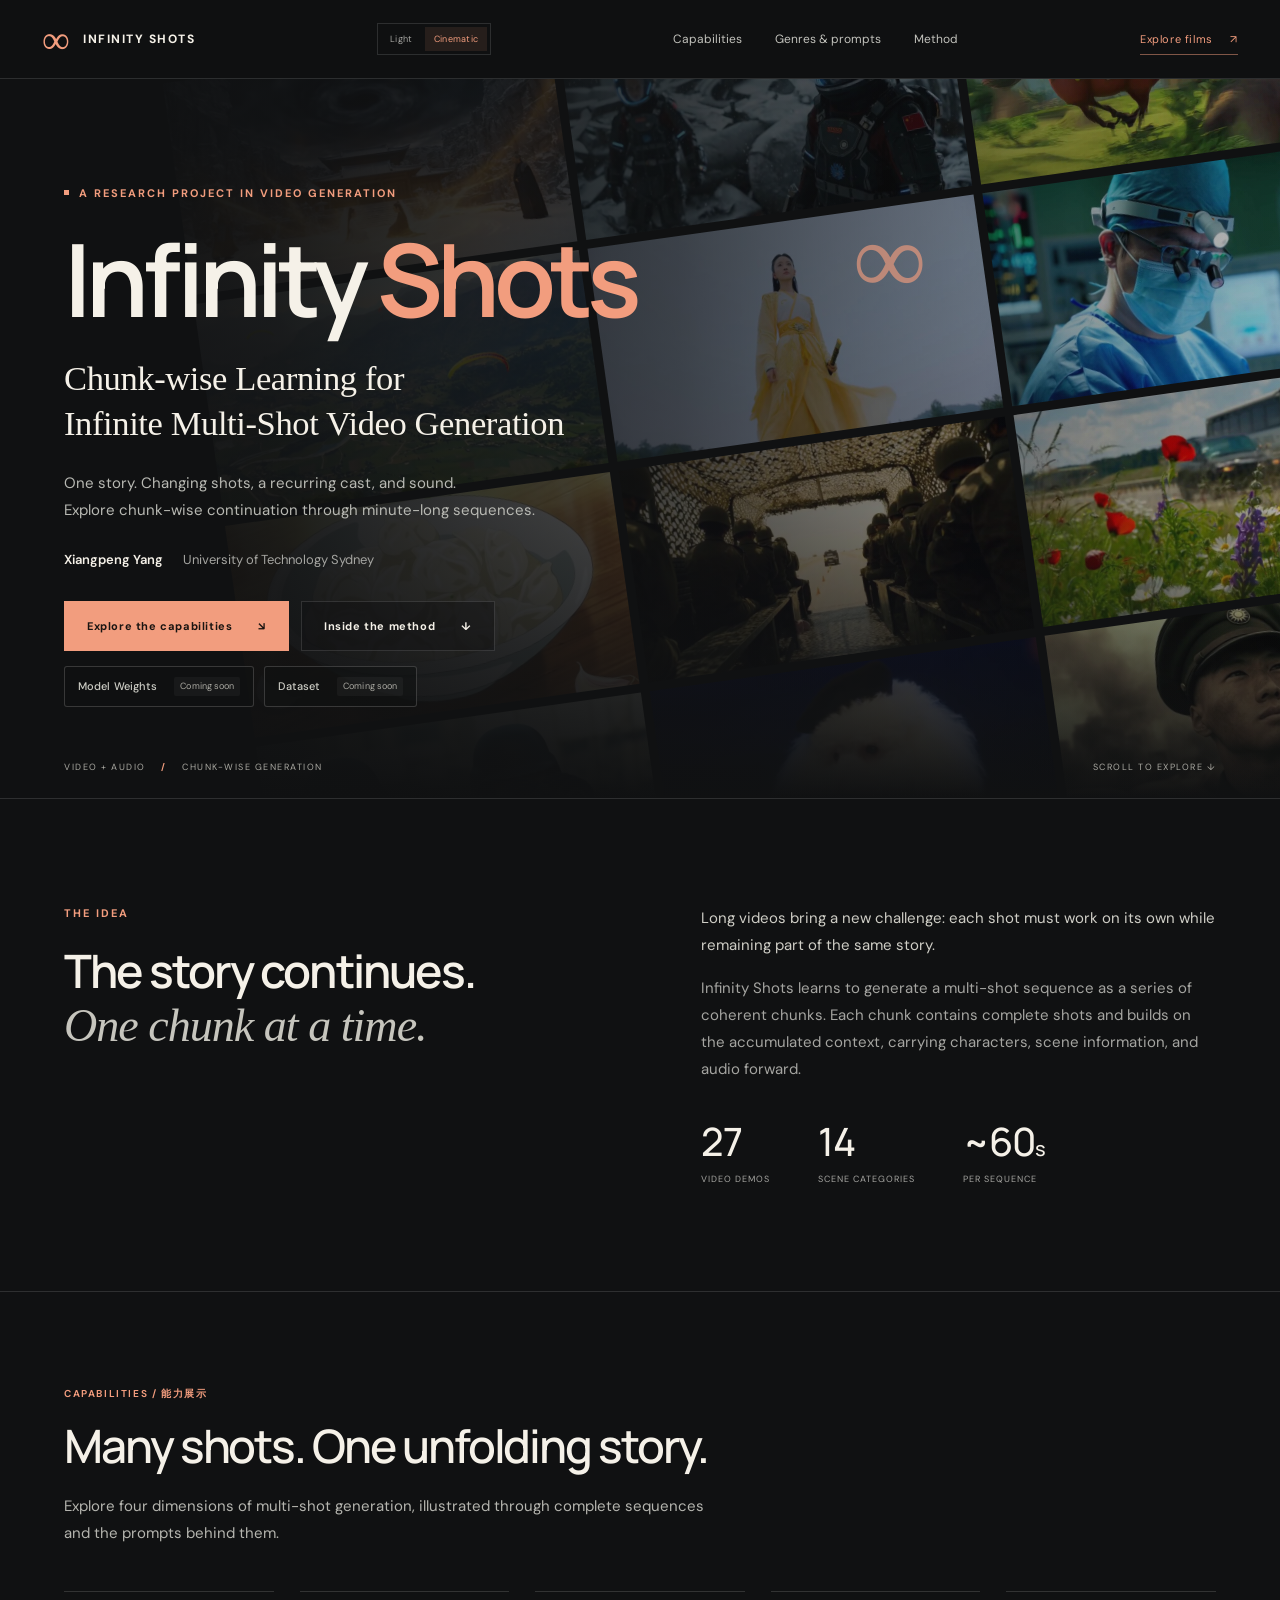
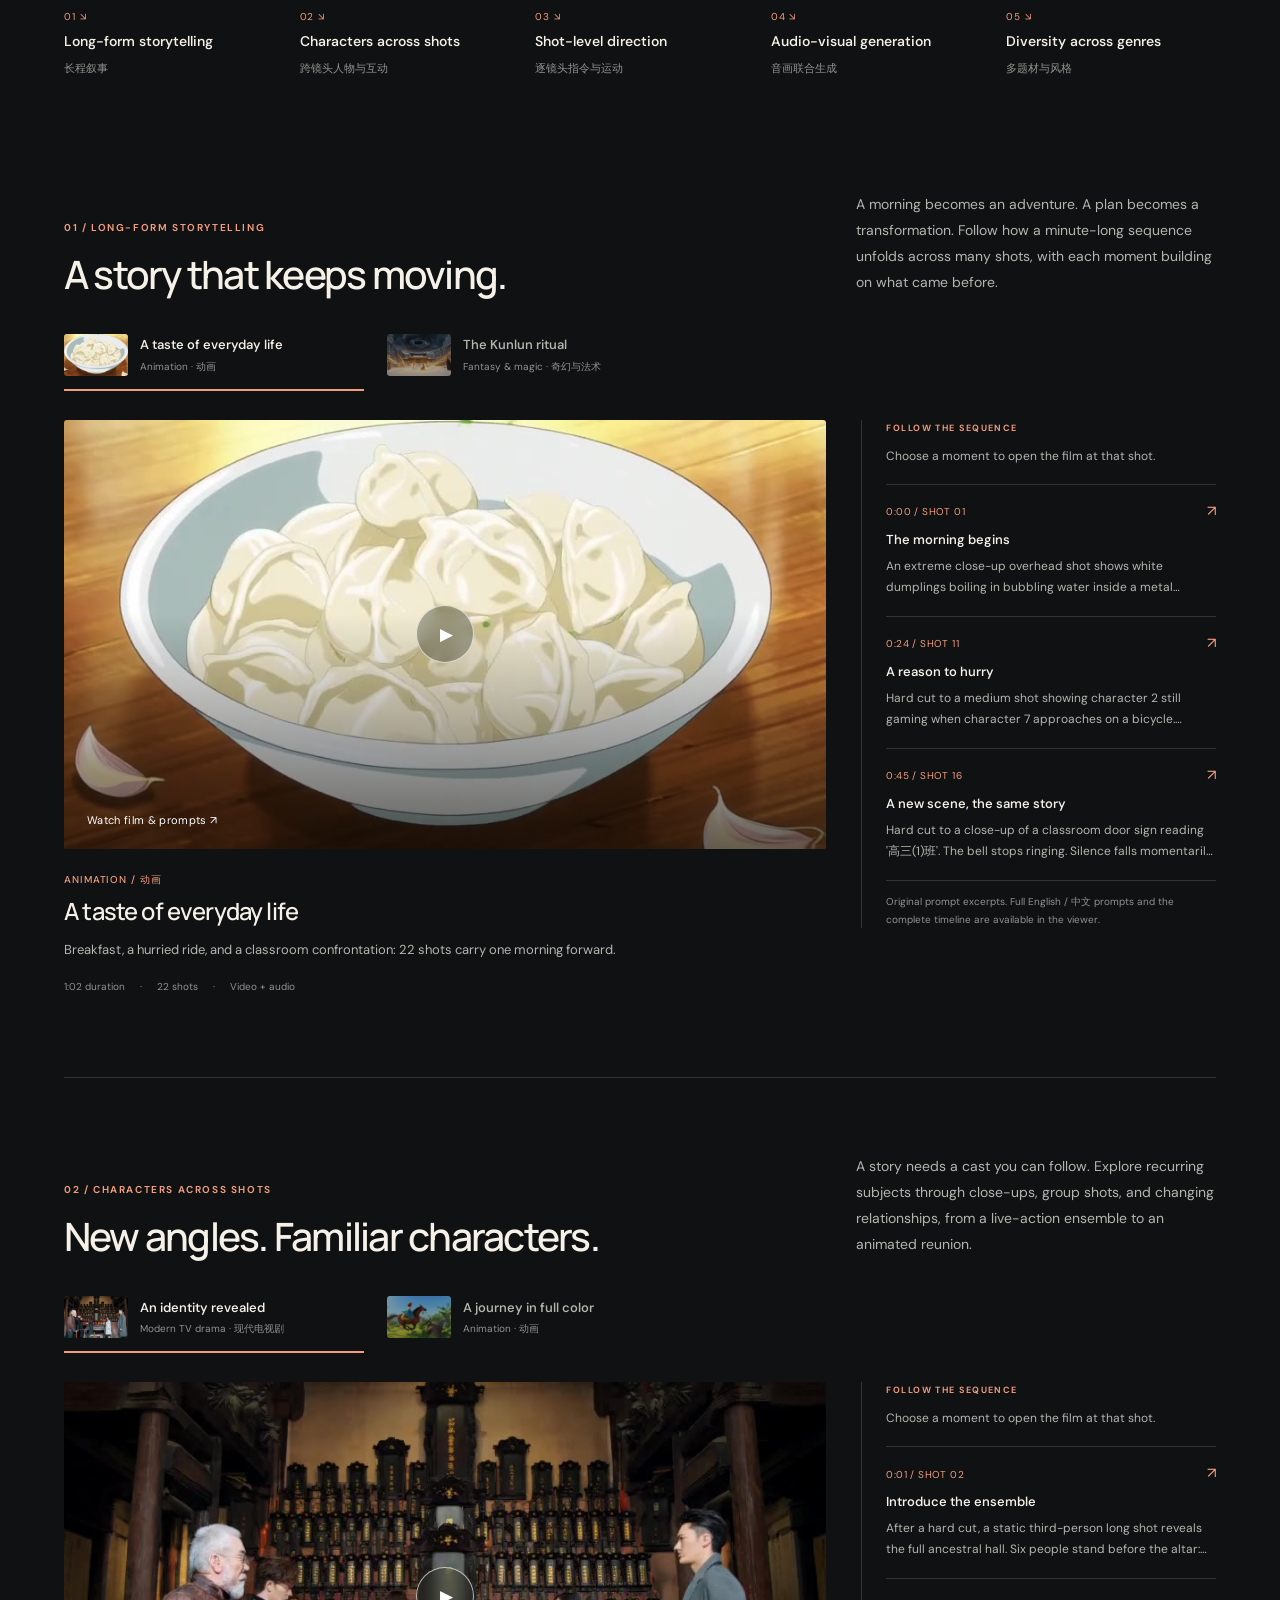
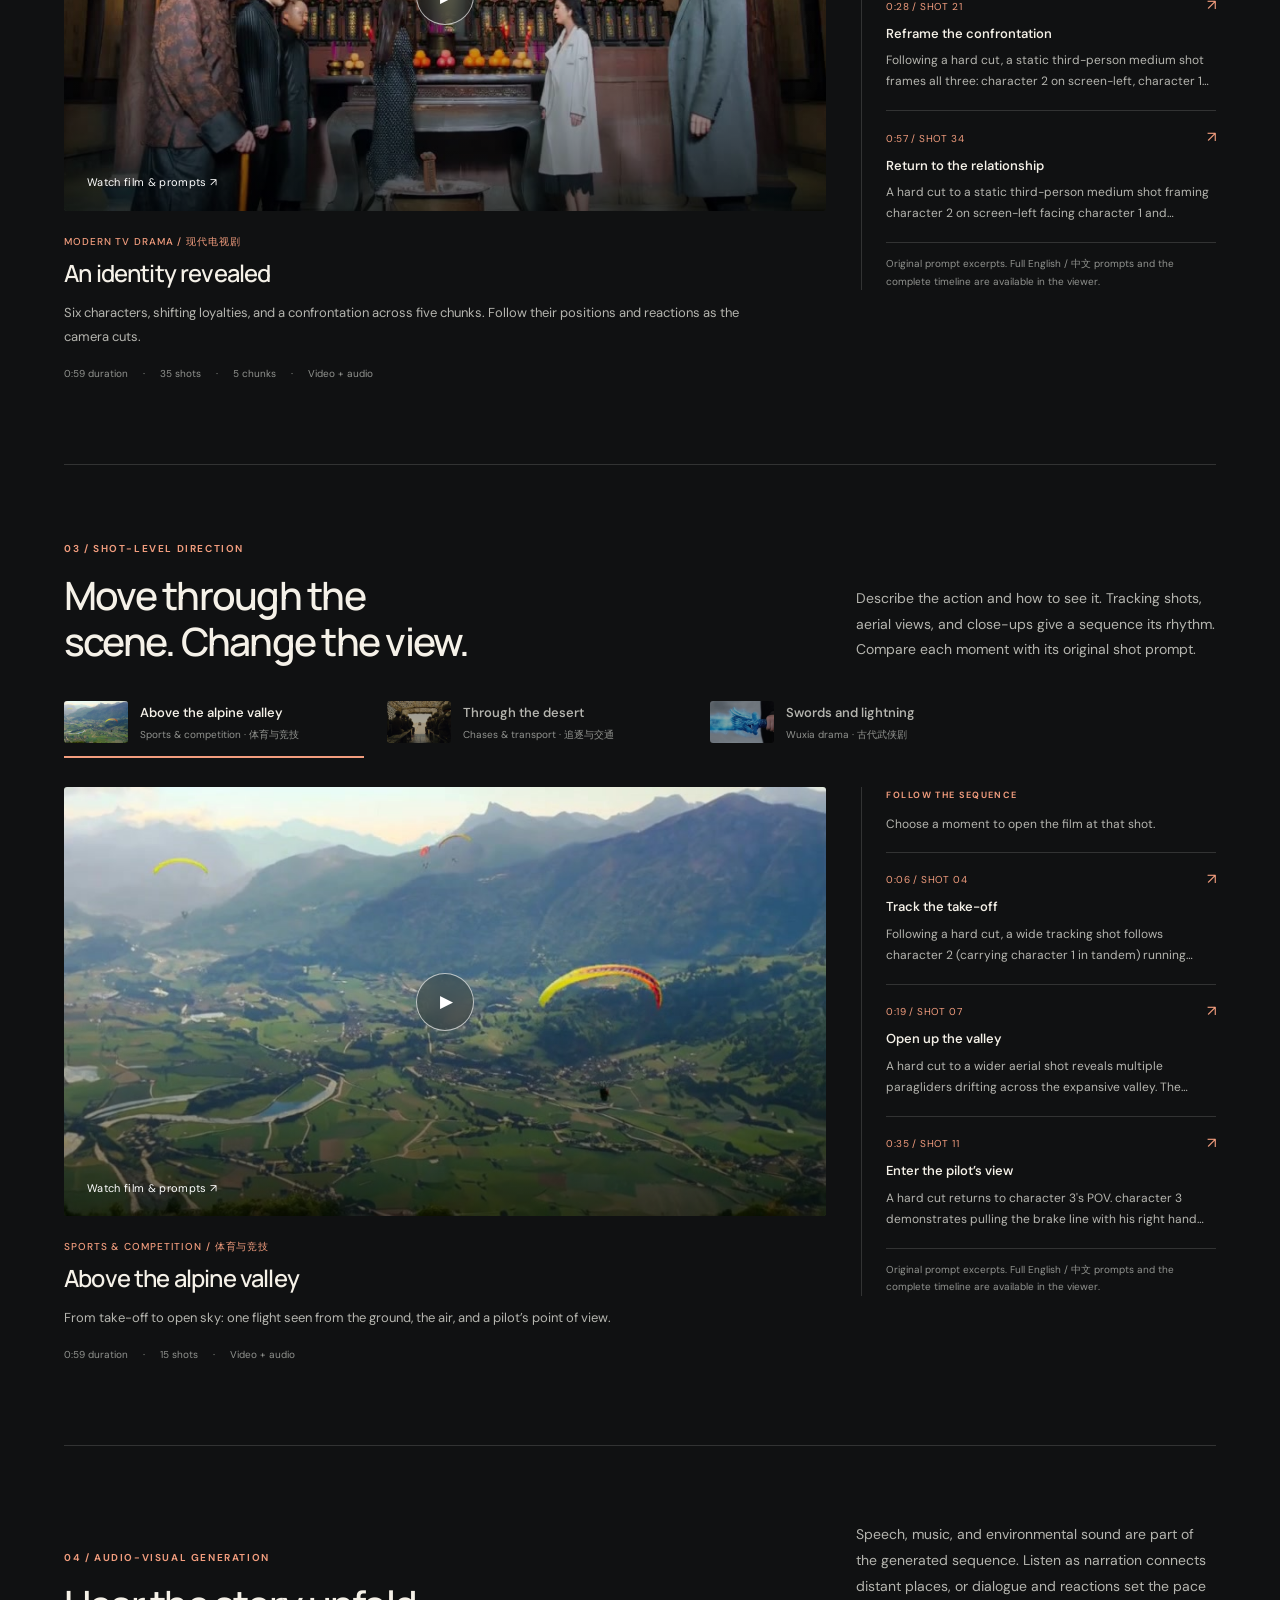
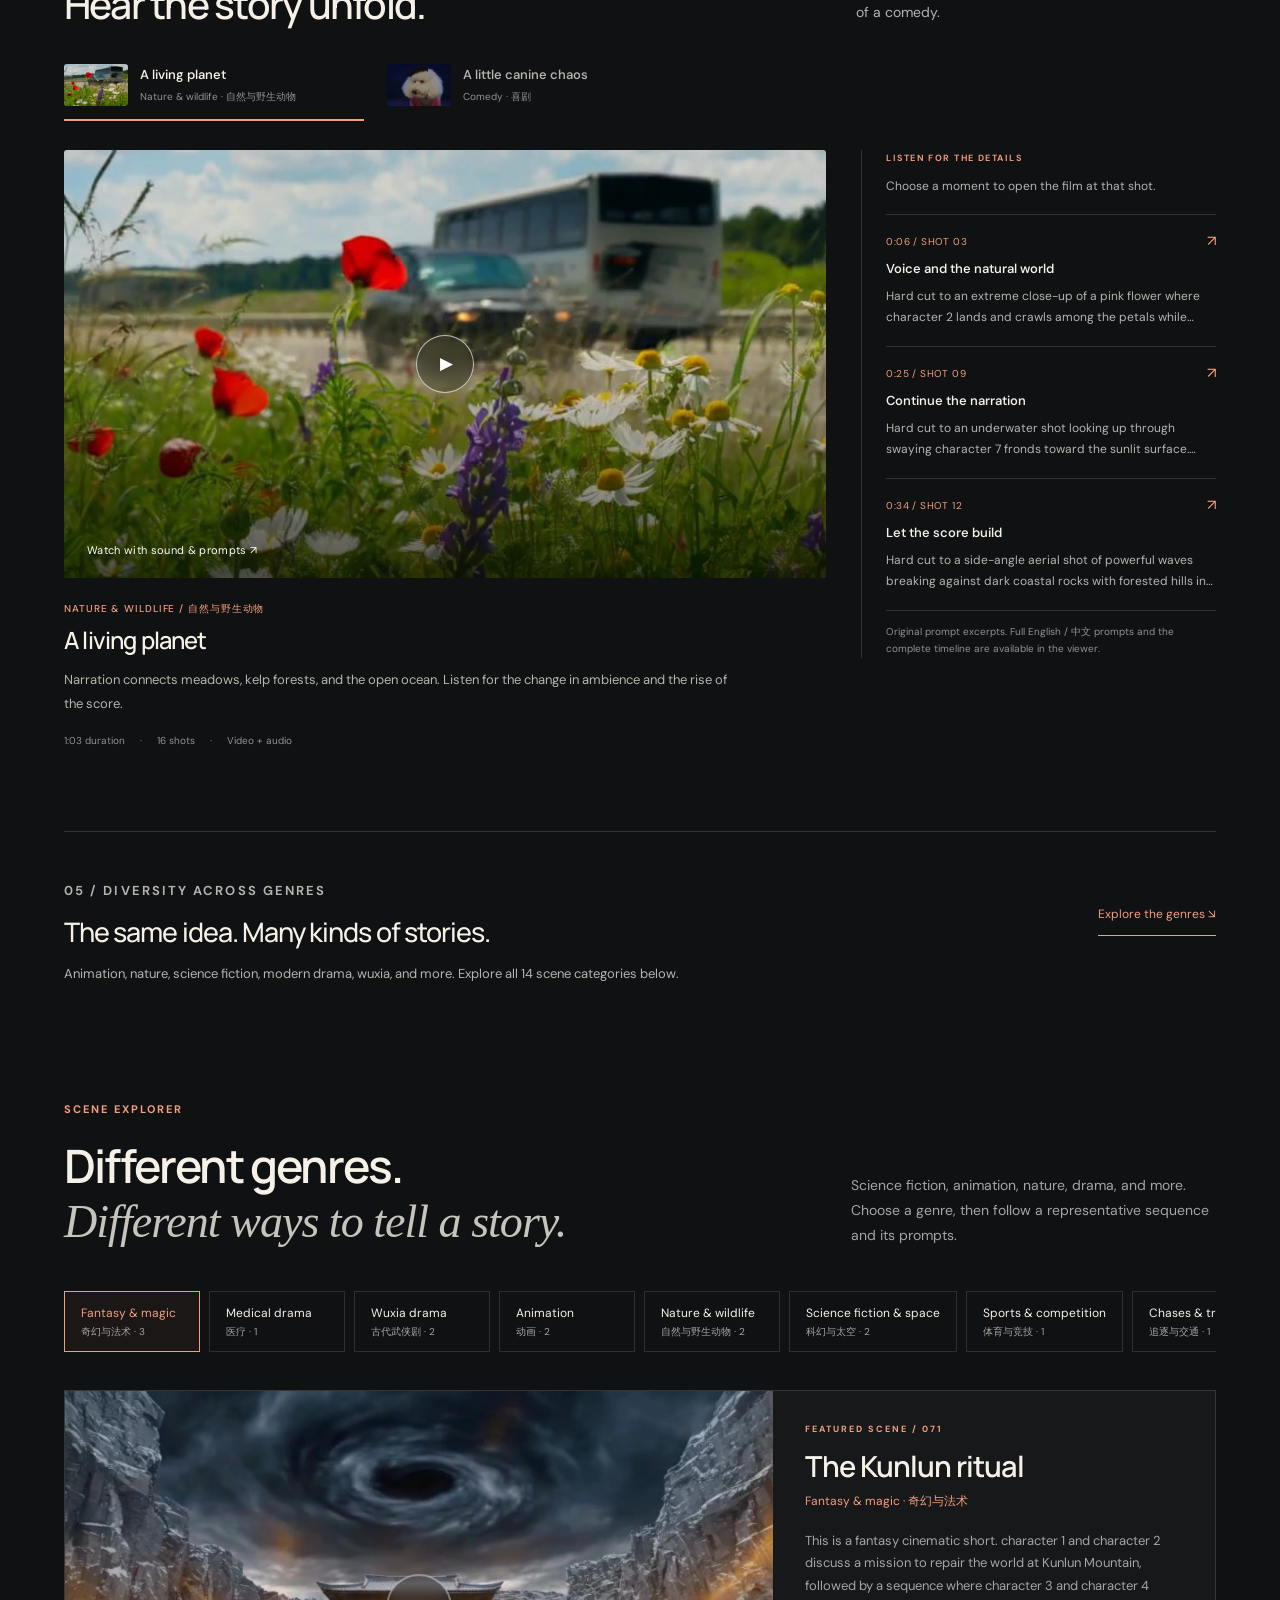
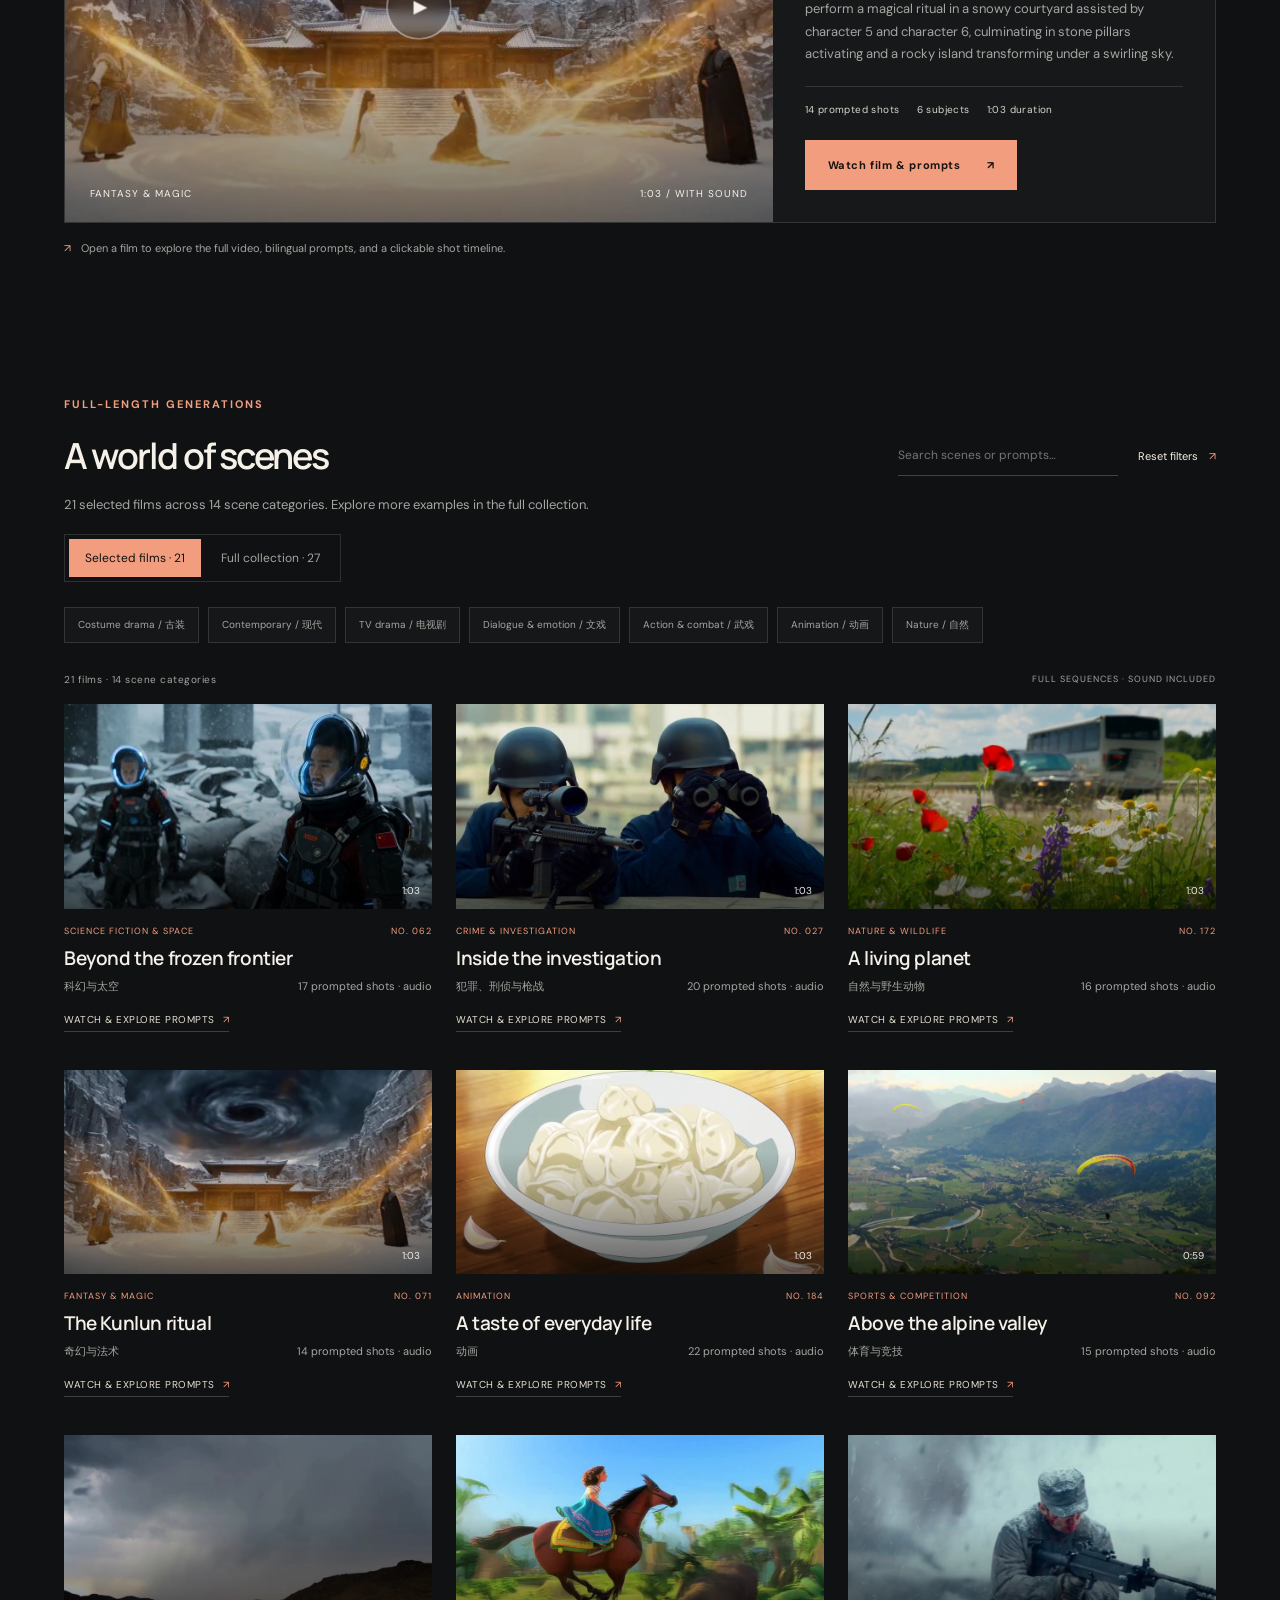
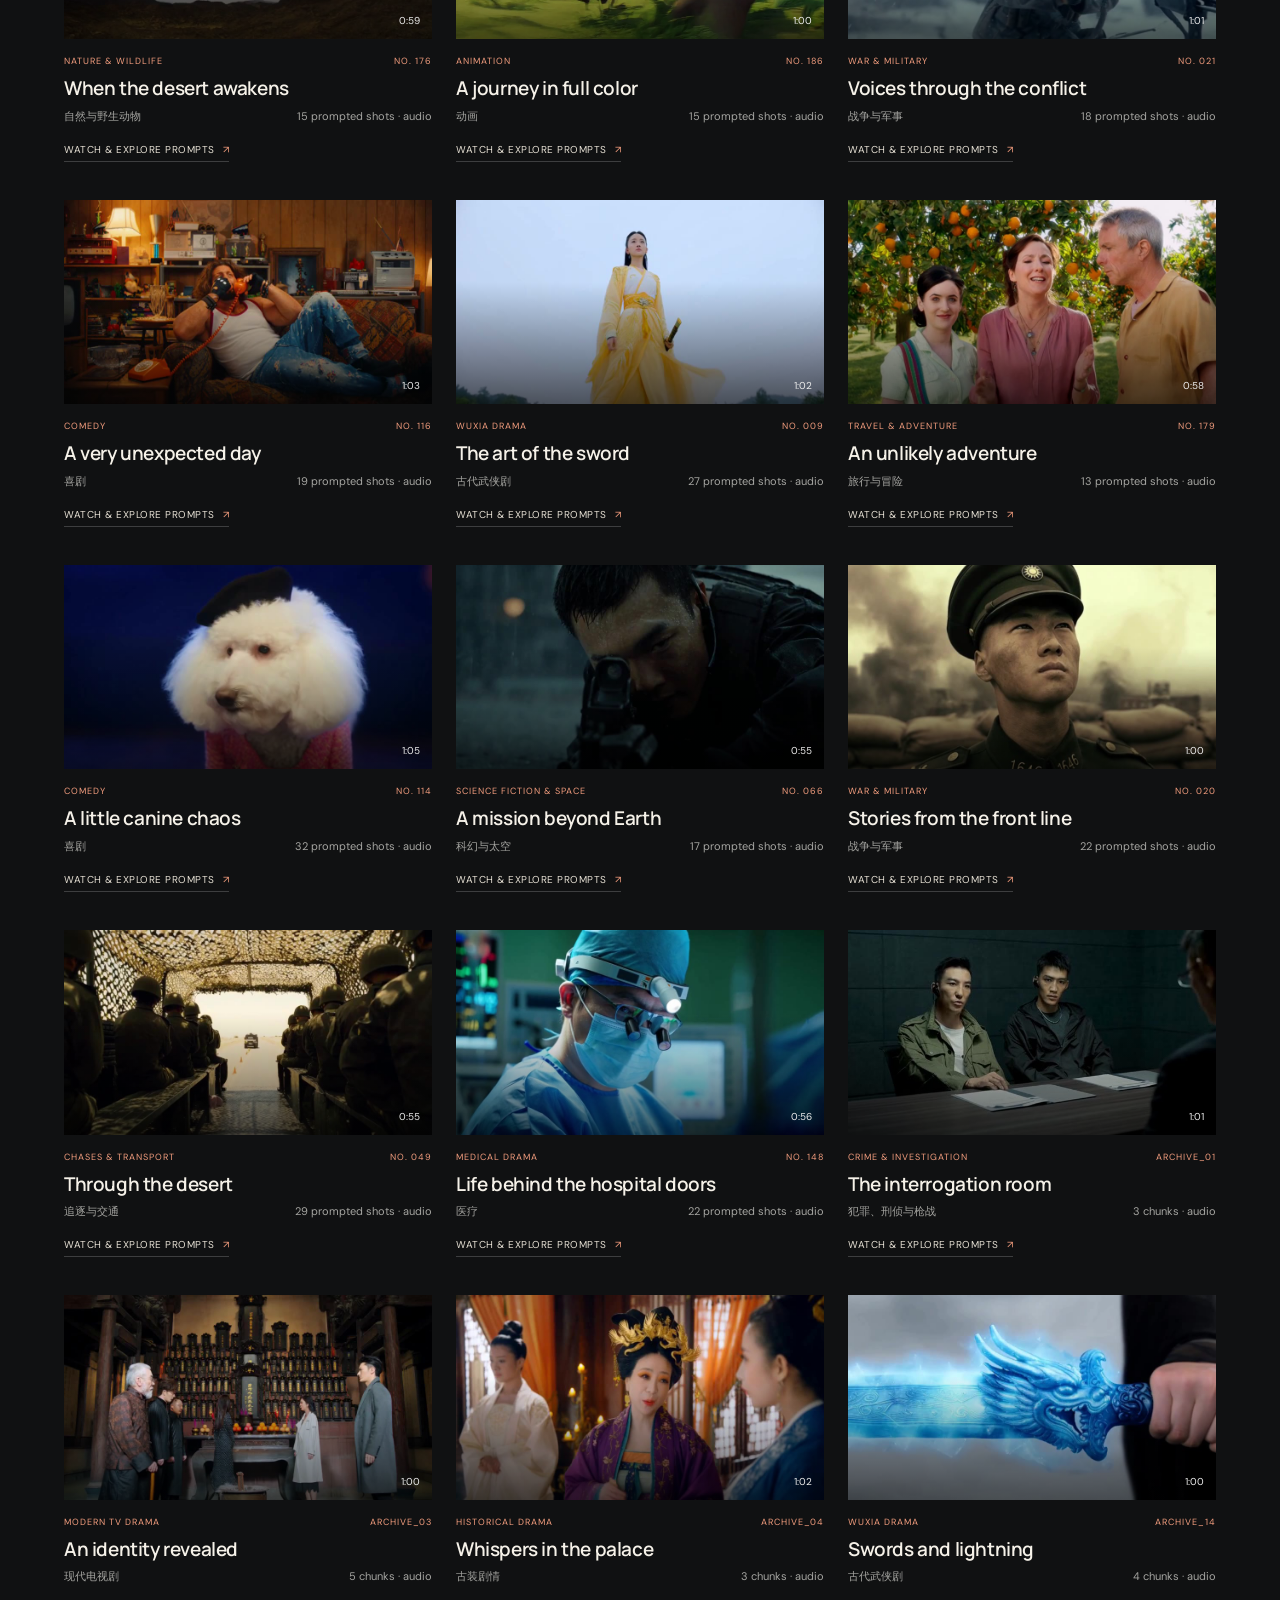
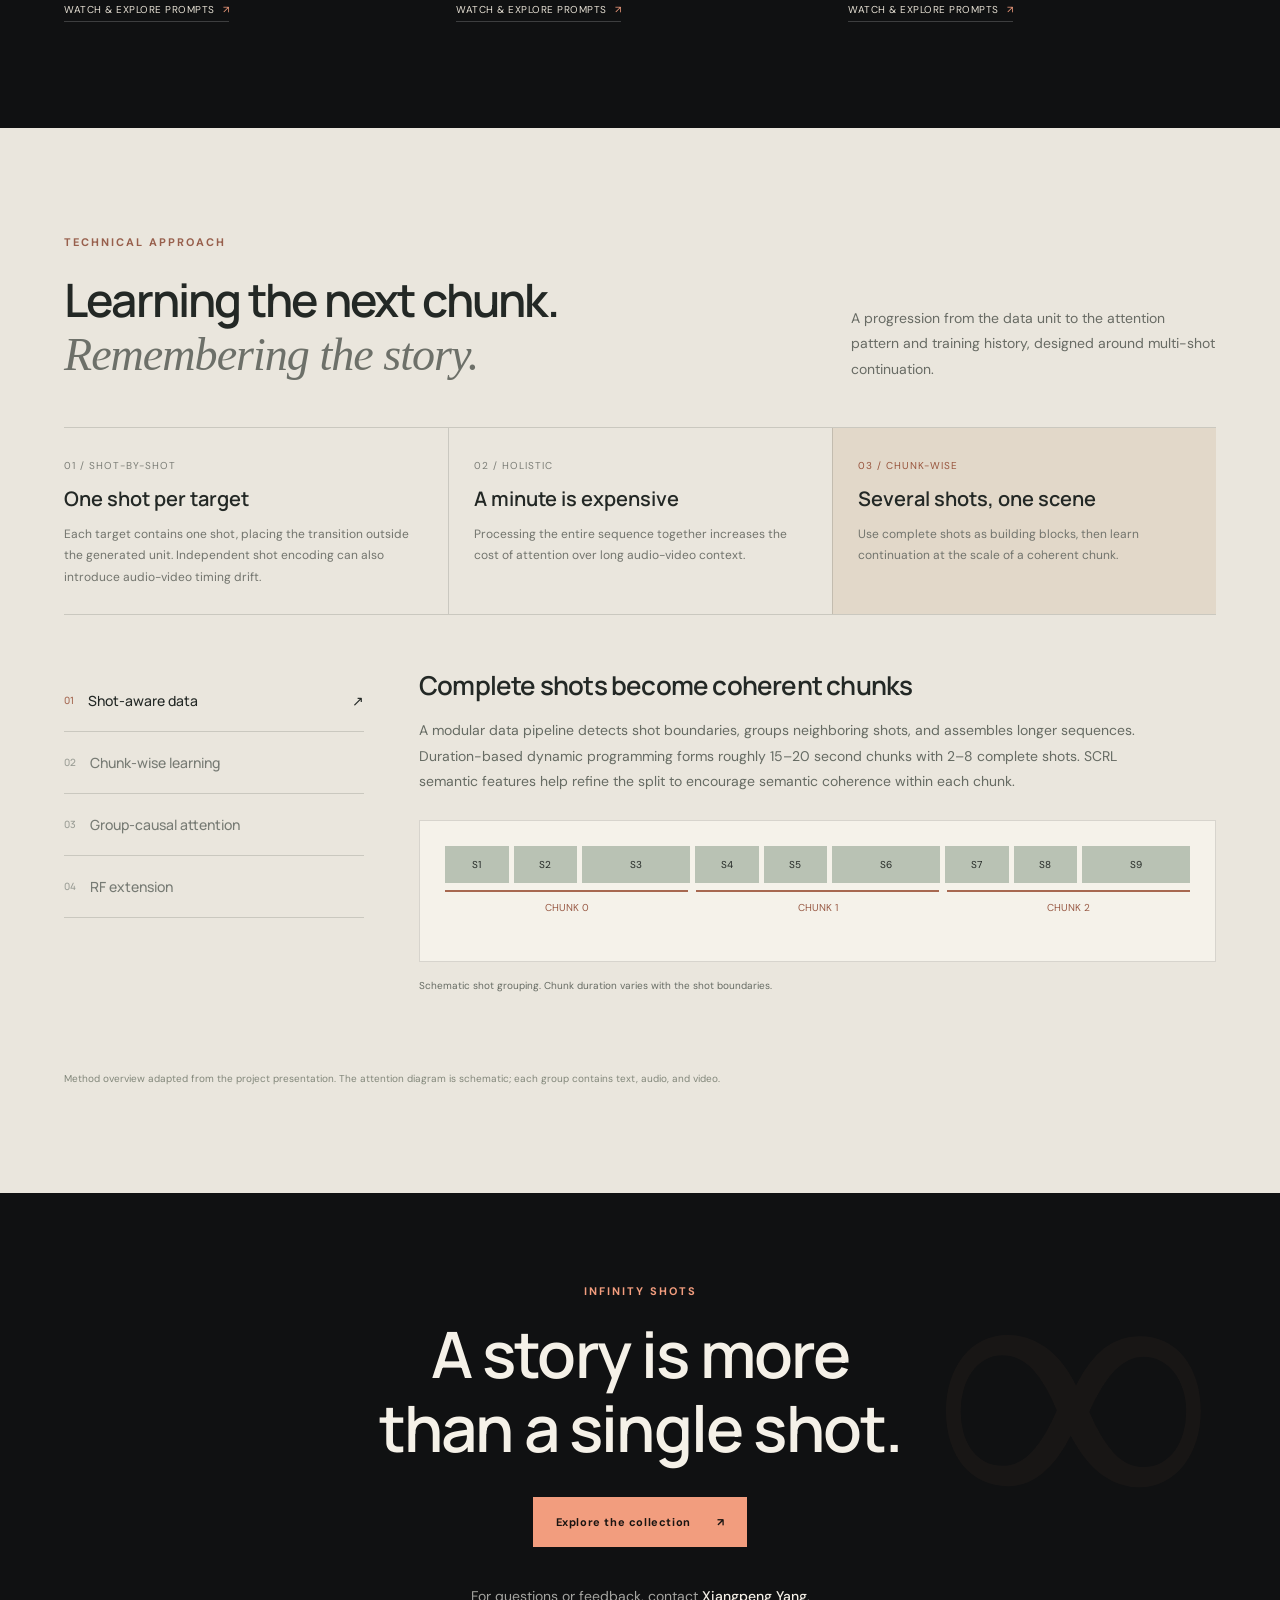
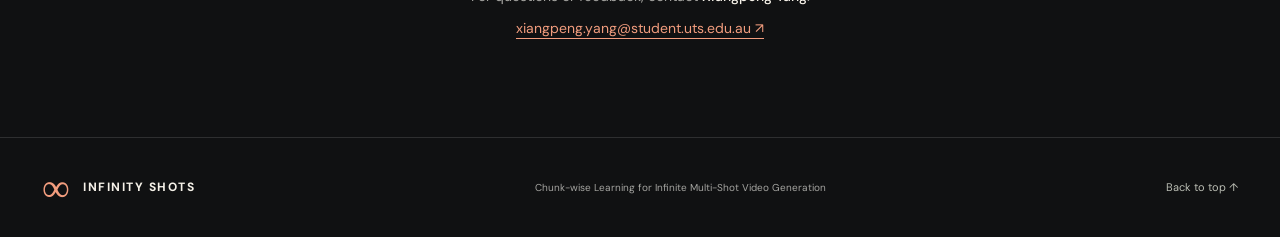
==== commit 338b55f9: "Add upcoming model weights and dataset resources" ====
--- a/cinematic.html
+++ b/cinematic.html
@@ -8,7 +8,7 @@
 <meta property="og:type" content="website"><meta property="og:image" content="assets/posters/demo-04-feature.jpg">
 <title>Infinity Shots — Chunk-wise Learning for Infinite Multi-Shot Video Generation</title>
 <link rel="icon" href="favicon.svg" type="image/svg+xml">
-<link rel="stylesheet" href="style.css"><link rel="stylesheet" href="viewer.css?v=20261031-seek"><link rel="stylesheet" href="capabilities.css">
+<link rel="stylesheet" href="style.css?v=20261101-resources"><link rel="stylesheet" href="viewer.css?v=20261031-seek"><link rel="stylesheet" href="capabilities.css">
 <script defer src="data.js"></script><script defer src="viewer.js?v=20261031-cues"></script><script defer src="app.js"></script><script defer src="capabilities.js"></script>
 </head>
 <body>
@@ -19,7 +19,7 @@
 <div class="hero-mosaic" aria-hidden="true">
 <img src="assets/posters/demo-04-feature.jpg" alt=""><img src="assets/posters/demo-01.jpg" alt=""><img src="assets/posters/demo-08-feature.jpg" alt=""><img src="assets/posters/demo-06-feature.jpg" alt=""><img src="assets/posters/demo-11.jpg" alt=""><img src="assets/posters/demo-18.jpg" alt=""><img src="assets/posters/demo-05.jpg" alt=""><img src="assets/posters/demo-16.jpg" alt=""><img src="assets/posters/demo-03.jpg" alt=""><img src="assets/posters/demo-02.jpg" alt=""><img src="assets/posters/demo-13.jpg" alt=""><img src="assets/posters/demo-15.jpg" alt="">
 </div><div class="hero-shade"></div>
-<div class="hero-content"><div class="eyebrow"><span class="tiny-square"></span> A RESEARCH PROJECT IN VIDEO GENERATION</div><h1 id="hero-title">Infinity <span>Shots</span><i aria-hidden="true">∞</i></h1><p class="paper-title">Chunk-wise Learning for<br>Infinite Multi-Shot Video Generation</p><p class="hero-description">One story. Changing shots, a recurring cast, and sound.<br> Explore chunk-wise continuation through minute-long sequences.</p><div class="hero-author">Xiangpeng Yang <span>University of Technology Sydney</span></div><div class="hero-actions"><a class="button primary" href="#capabilities">Explore the capabilities <span>↘</span></a><a class="button ghost" href="#method">Inside the method <span>↓</span></a></div></div>
+<div class="hero-content"><div class="eyebrow"><span class="tiny-square"></span> A RESEARCH PROJECT IN VIDEO GENERATION</div><h1 id="hero-title">Infinity <span>Shots</span><i aria-hidden="true">∞</i></h1><p class="paper-title">Chunk-wise Learning for<br>Infinite Multi-Shot Video Generation</p><p class="hero-description">One story. Changing shots, a recurring cast, and sound.<br> Explore chunk-wise continuation through minute-long sequences.</p><div class="hero-author">Xiangpeng Yang <span>University of Technology Sydney</span></div><div class="hero-actions"><a class="button primary" href="#capabilities">Explore the capabilities <span>↘</span></a><a class="button ghost" href="#method">Inside the method <span>↓</span></a></div><div class="hero-resources" role="group" aria-label="Research resources"><button class="resource-soon" type="button" disabled><span>Model Weights</span><span class="resource-status">Coming soon</span></button><button class="resource-soon" type="button" disabled><span>Dataset</span><span class="resource-status">Coming soon</span></button></div></div>
 <div class="hero-bottom"><span>VIDEO + AUDIO <b>/</b> CHUNK-WISE GENERATION</span><span>SCROLL TO EXPLORE ↓</span></div>
 </section>
 <section class="intro section" id="overview"><div><p class="eyebrow">THE IDEA</p><h2>The story continues.<br><em>One chunk at a time.</em></h2></div><div class="intro-copy"><p>Long videos bring a new challenge: each shot must work on its own while remaining part of the same story.</p><p>Infinity Shots learns to generate a multi-shot sequence as a series of coherent chunks. Each chunk contains complete shots and builds on the accumulated context, carrying characters, scene information, and audio forward.</p><div class="facts"><div><strong data-count-demos>27</strong><span>VIDEO DEMOS</span></div><div><strong data-count-categories>14</strong><span>SCENE CATEGORIES</span></div><div><strong>~60<span>s</span></strong><span>PER SEQUENCE</span></div></div></div></section>
--- a/style.css
+++ b/style.css
@@ -7,3 +7,5 @@
 .collection-intro{font-size:13px;line-height:1.7;color:var(--muted);margin:18px 0}.collection-scope{display:inline-flex;gap:4px;border:1px solid var(--line);padding:4px;flex-wrap:wrap}.collection-scope button{background:transparent;padding:11px 16px;color:var(--muted);font-size:12px}.collection-scope button[aria-pressed=true]{background:var(--accent);color:var(--bg)}
 
 .closing .project-contact{position:relative;margin:36px auto 0;color:var(--muted);font-size:14px;line-height:1.9;max-width:560px}.project-contact strong{color:var(--ink);font-weight:500}.project-contact a{display:inline-block;margin-top:5px;color:var(--accent);text-decoration:underline;text-underline-offset:5px;overflow-wrap:anywhere}.project-contact a:hover{text-decoration-thickness:2px}@media(max-width:760px){.closing .project-contact{font-size:12px;margin-top:29px}}
+
+.hero-resources{display:flex;flex-wrap:wrap;gap:10px;margin-top:15px}.resource-soon{display:inline-flex;align-items:center;justify-content:space-between;gap:17px;min-height:41px;padding:10px 13px;border:1px solid #ffffff2b;border-radius:3px;background:#1011128c;color:#cecec6;font:500 11px/1.4 var(--font);letter-spacing:.1px;cursor:default;opacity:1}.resource-status{padding:3px 6px;border-radius:2px;background:#ffffff0a;color:#aaa9a2;font-size:9px;font-weight:400;white-space:nowrap}@media(max-width:760px){.hero-resources{gap:8px;margin-top:13px}.resource-soon{gap:12px;padding:9px 11px;font-size:10px;min-height:39px}.resource-status{font-size:8px}}
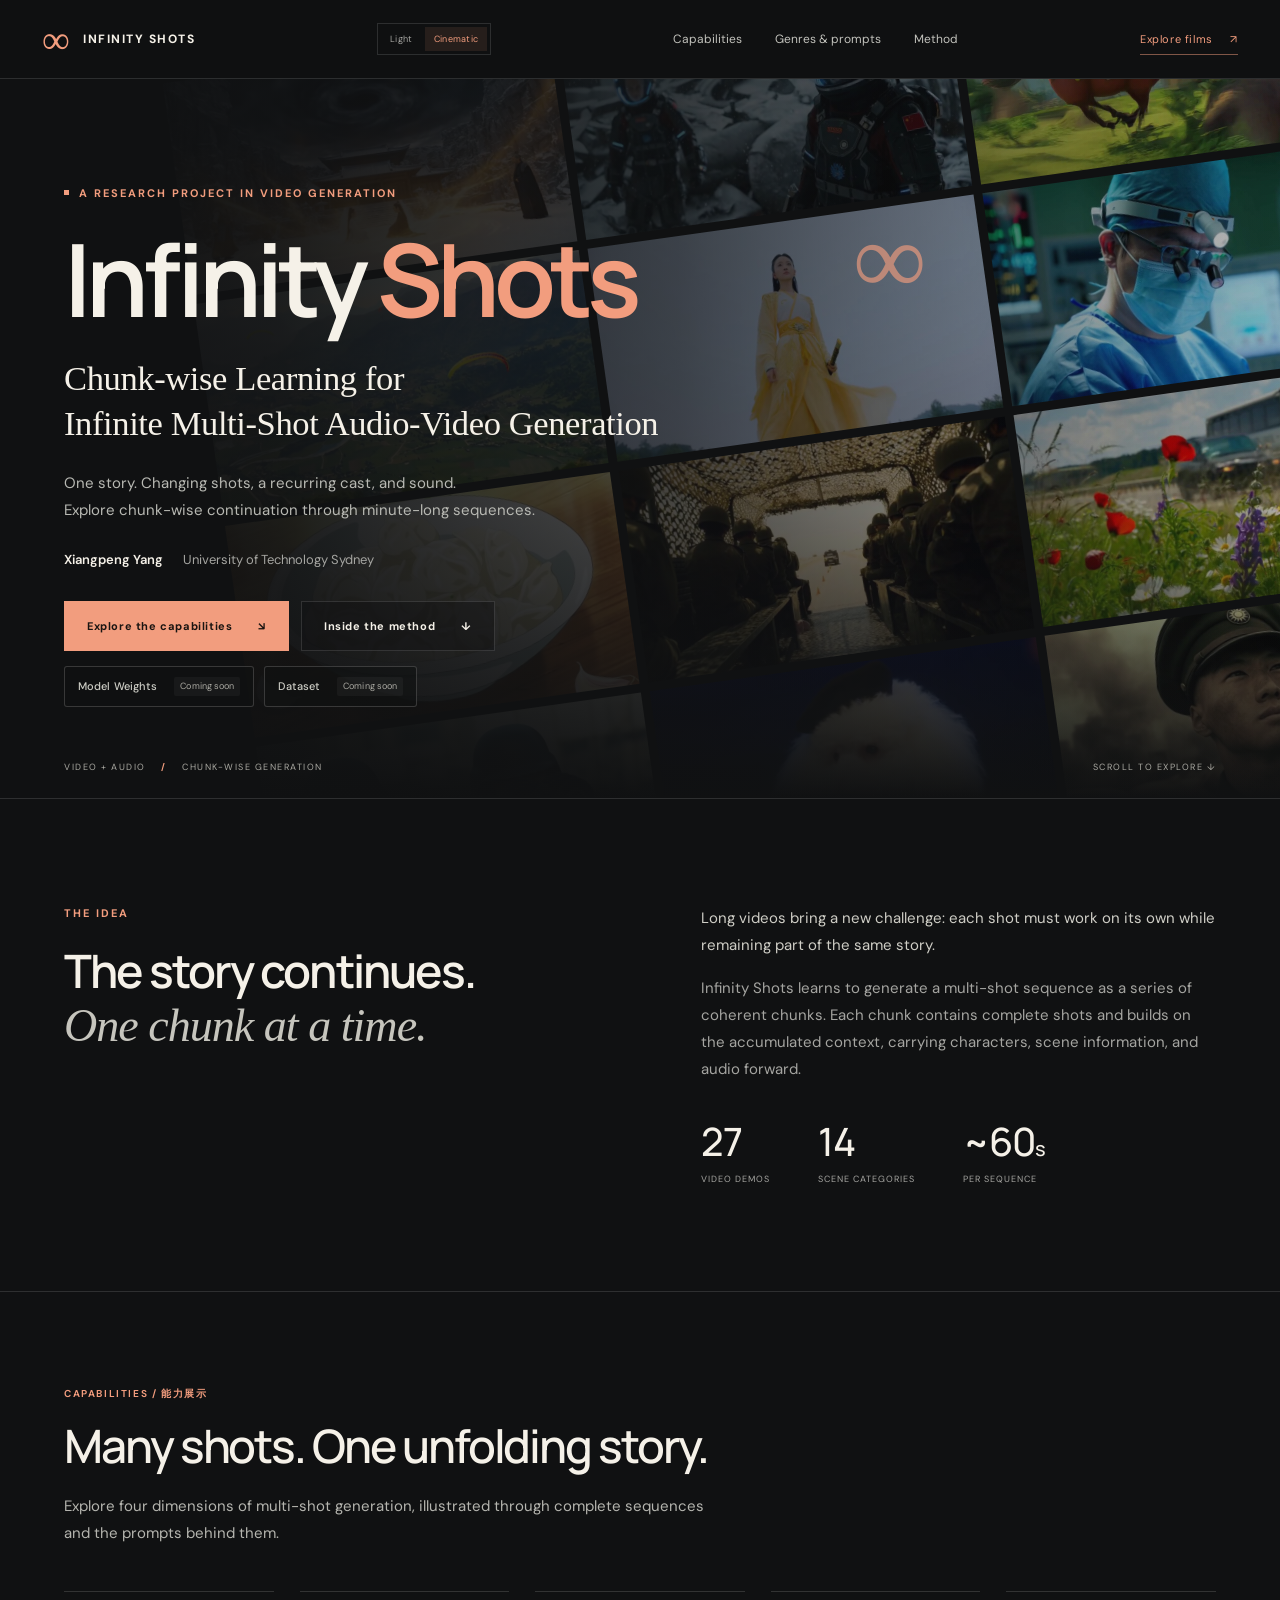
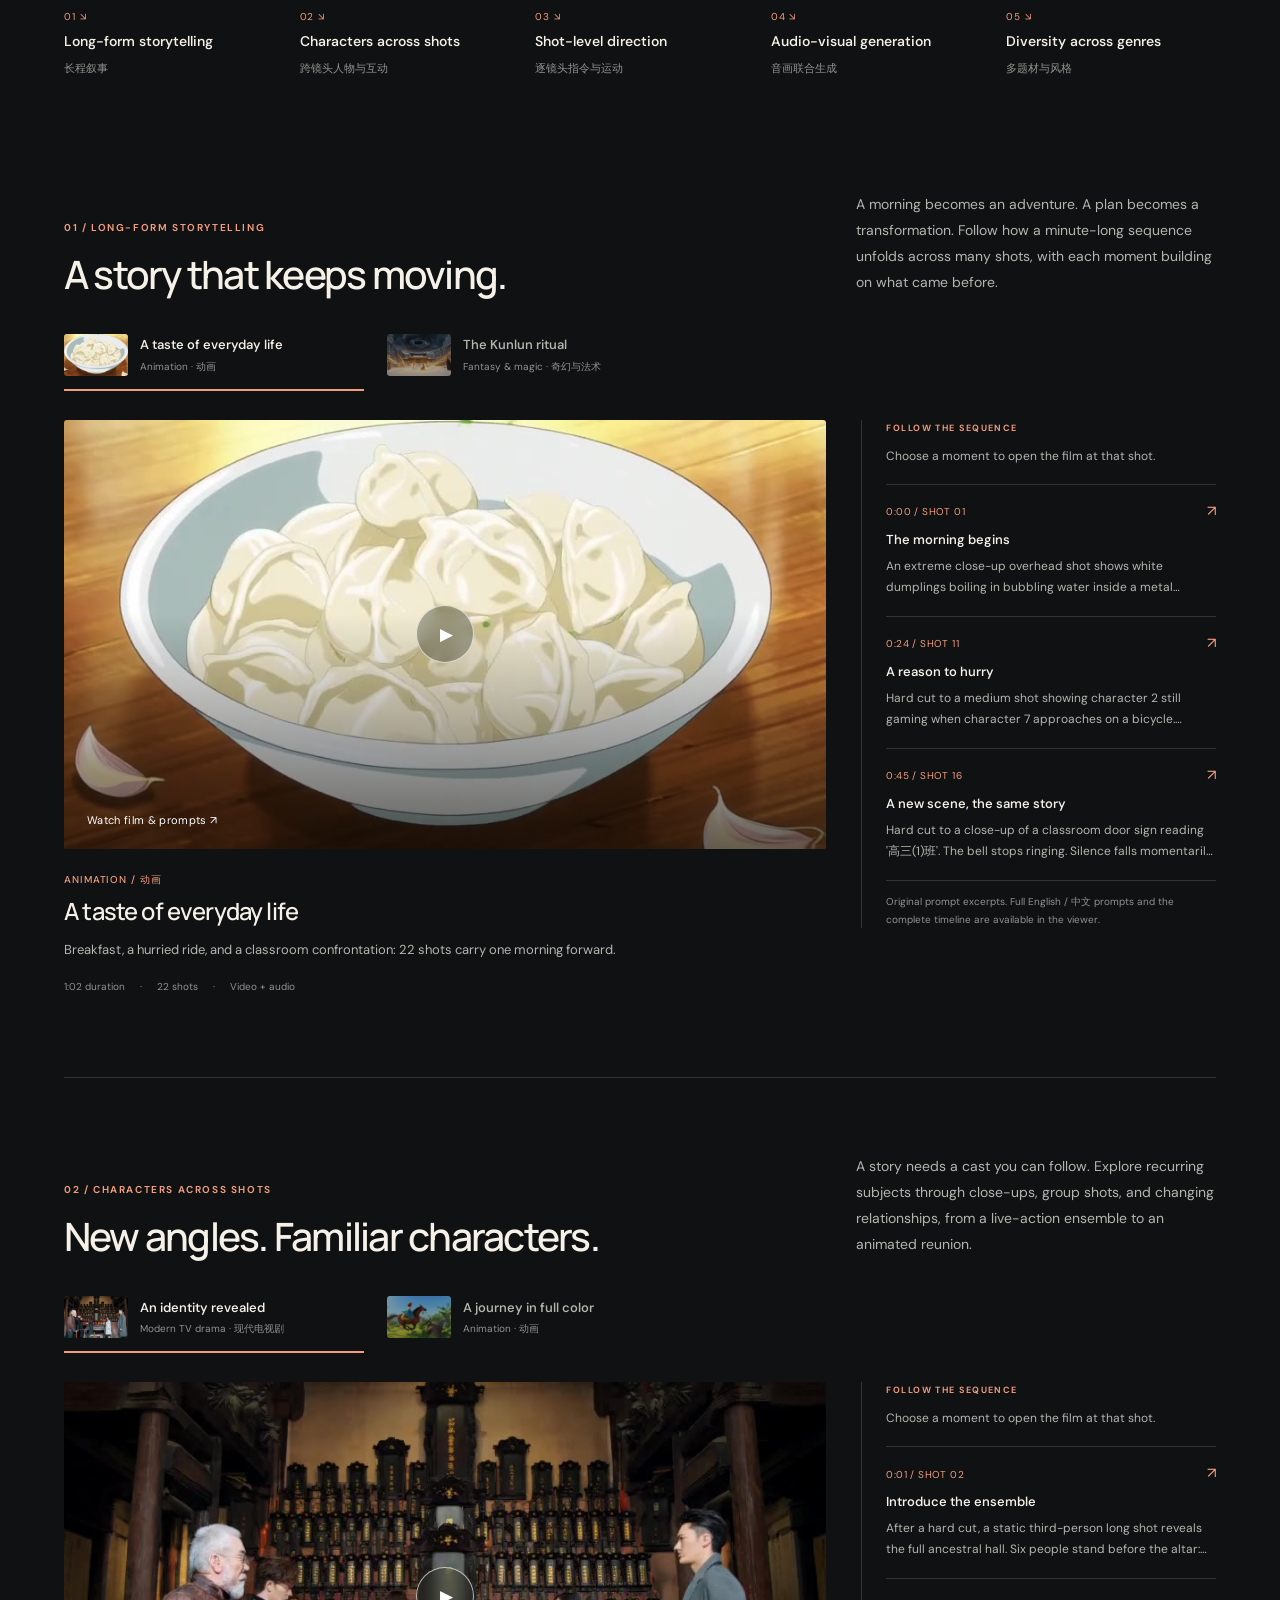
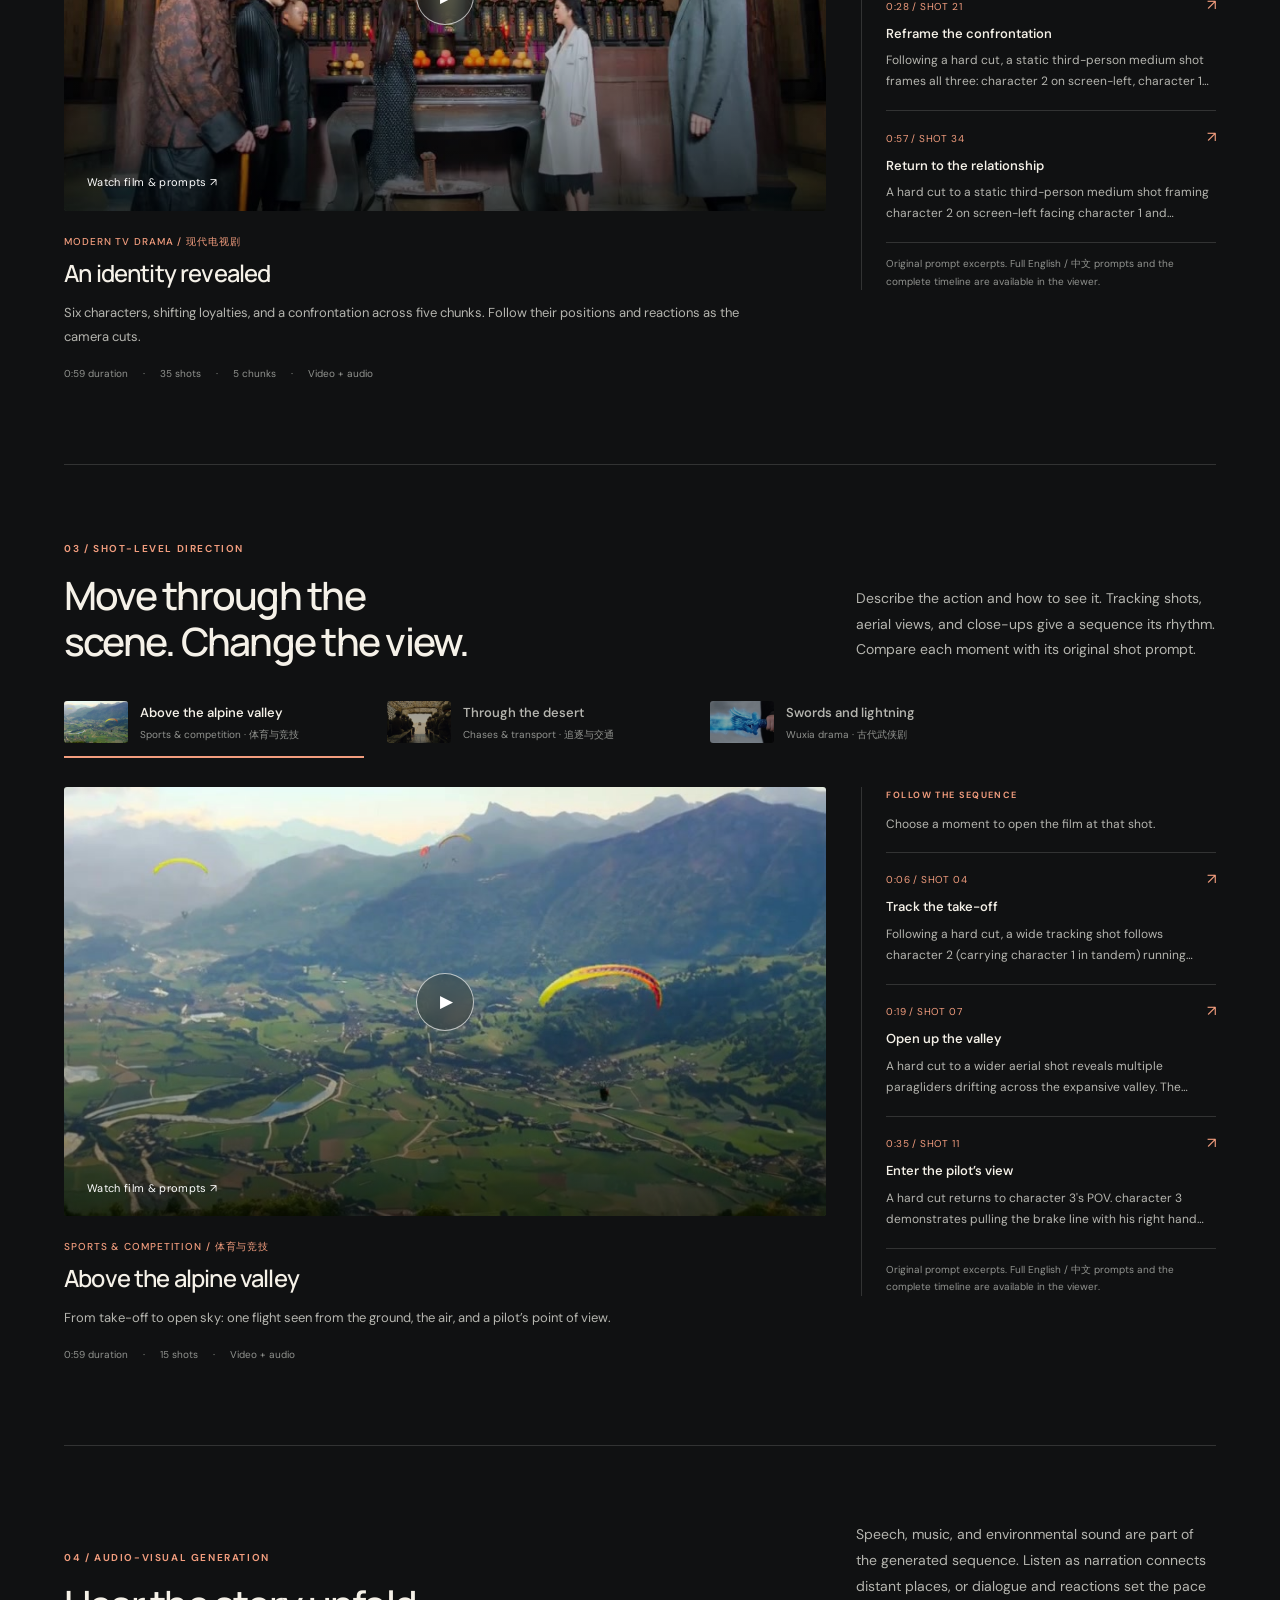
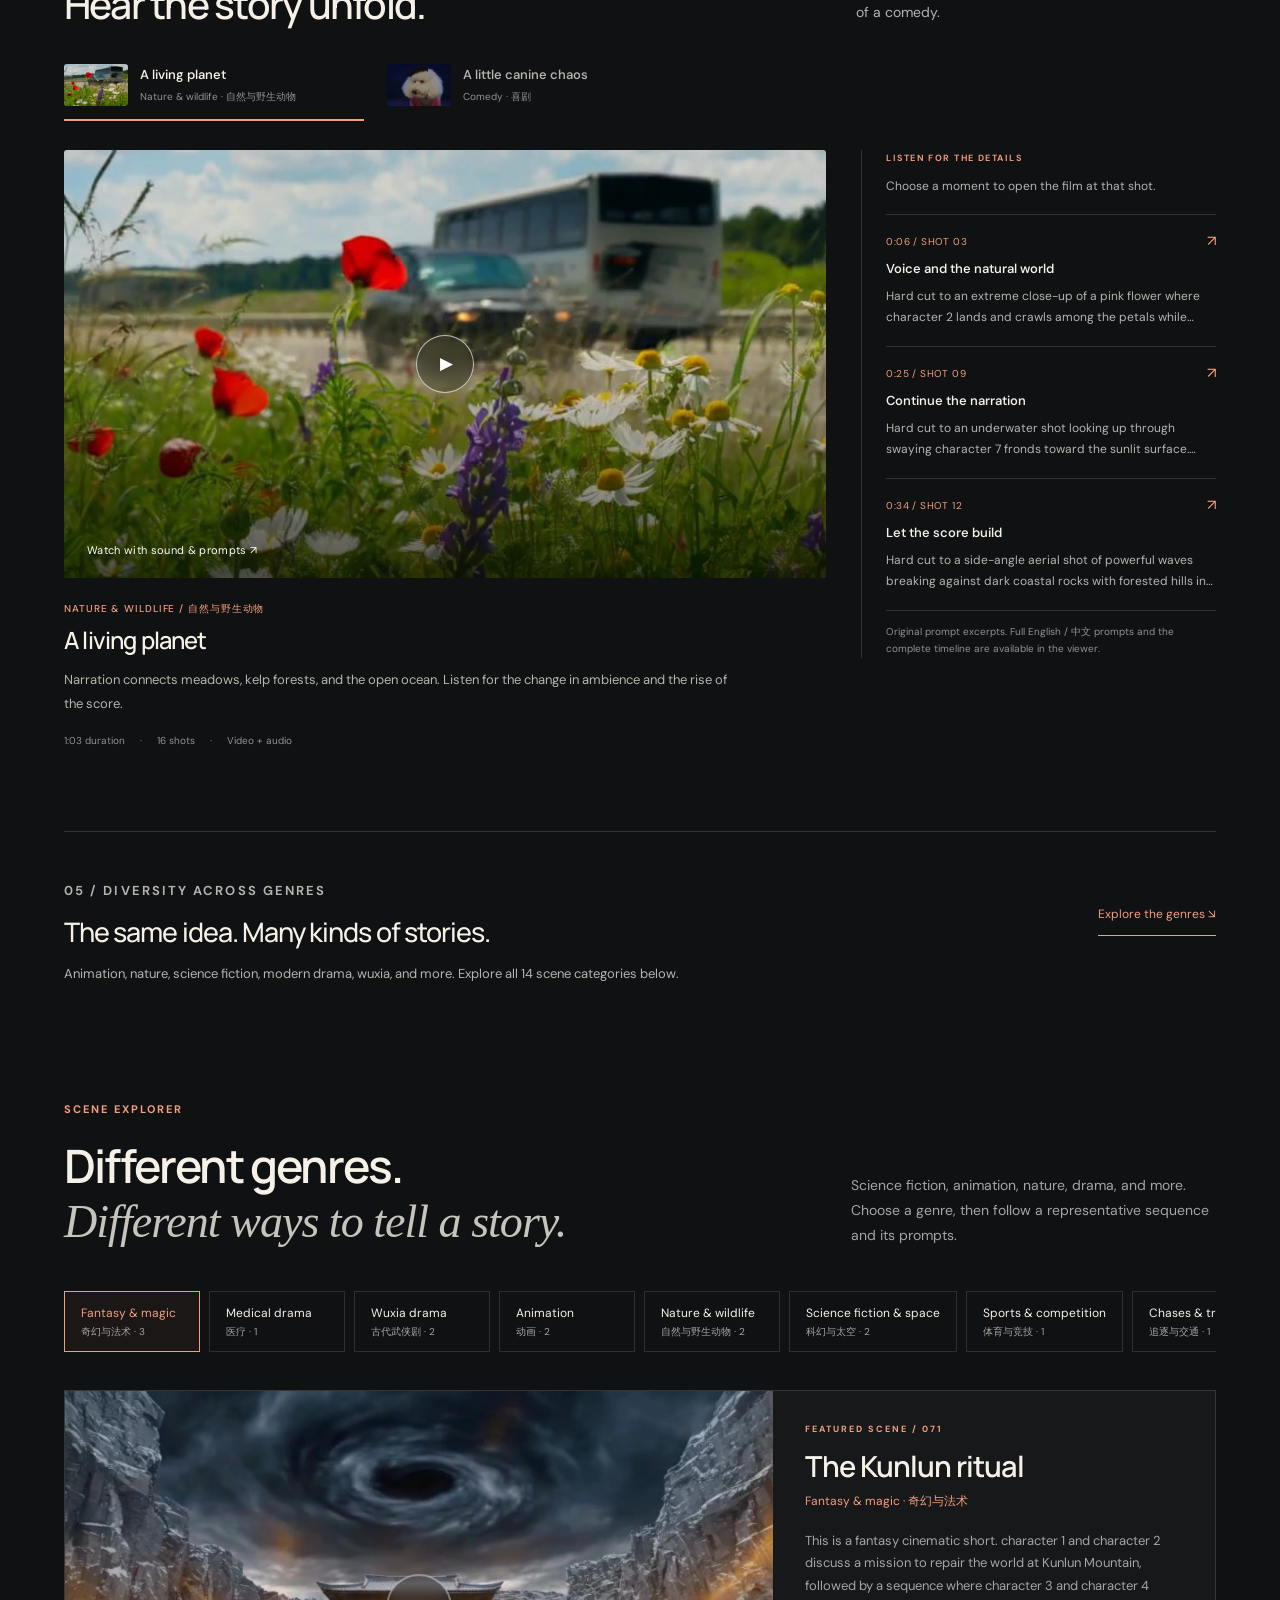
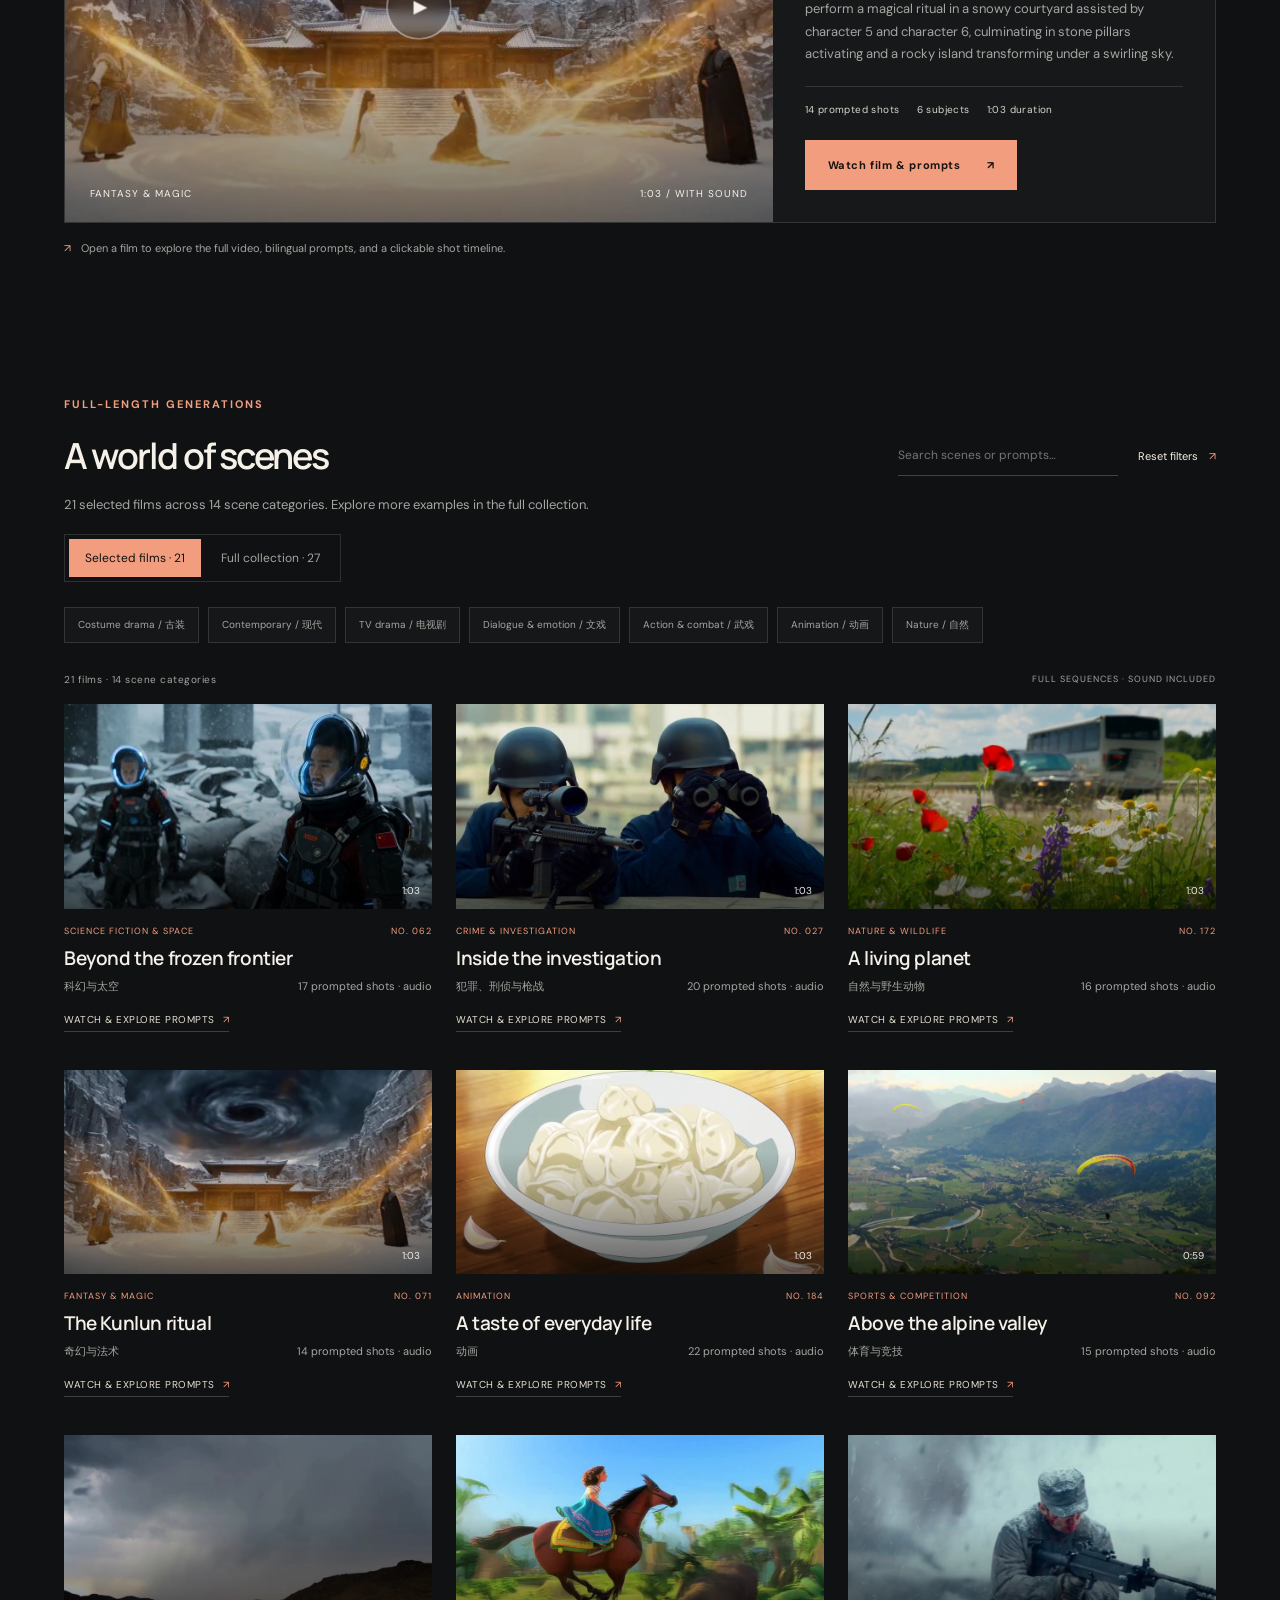
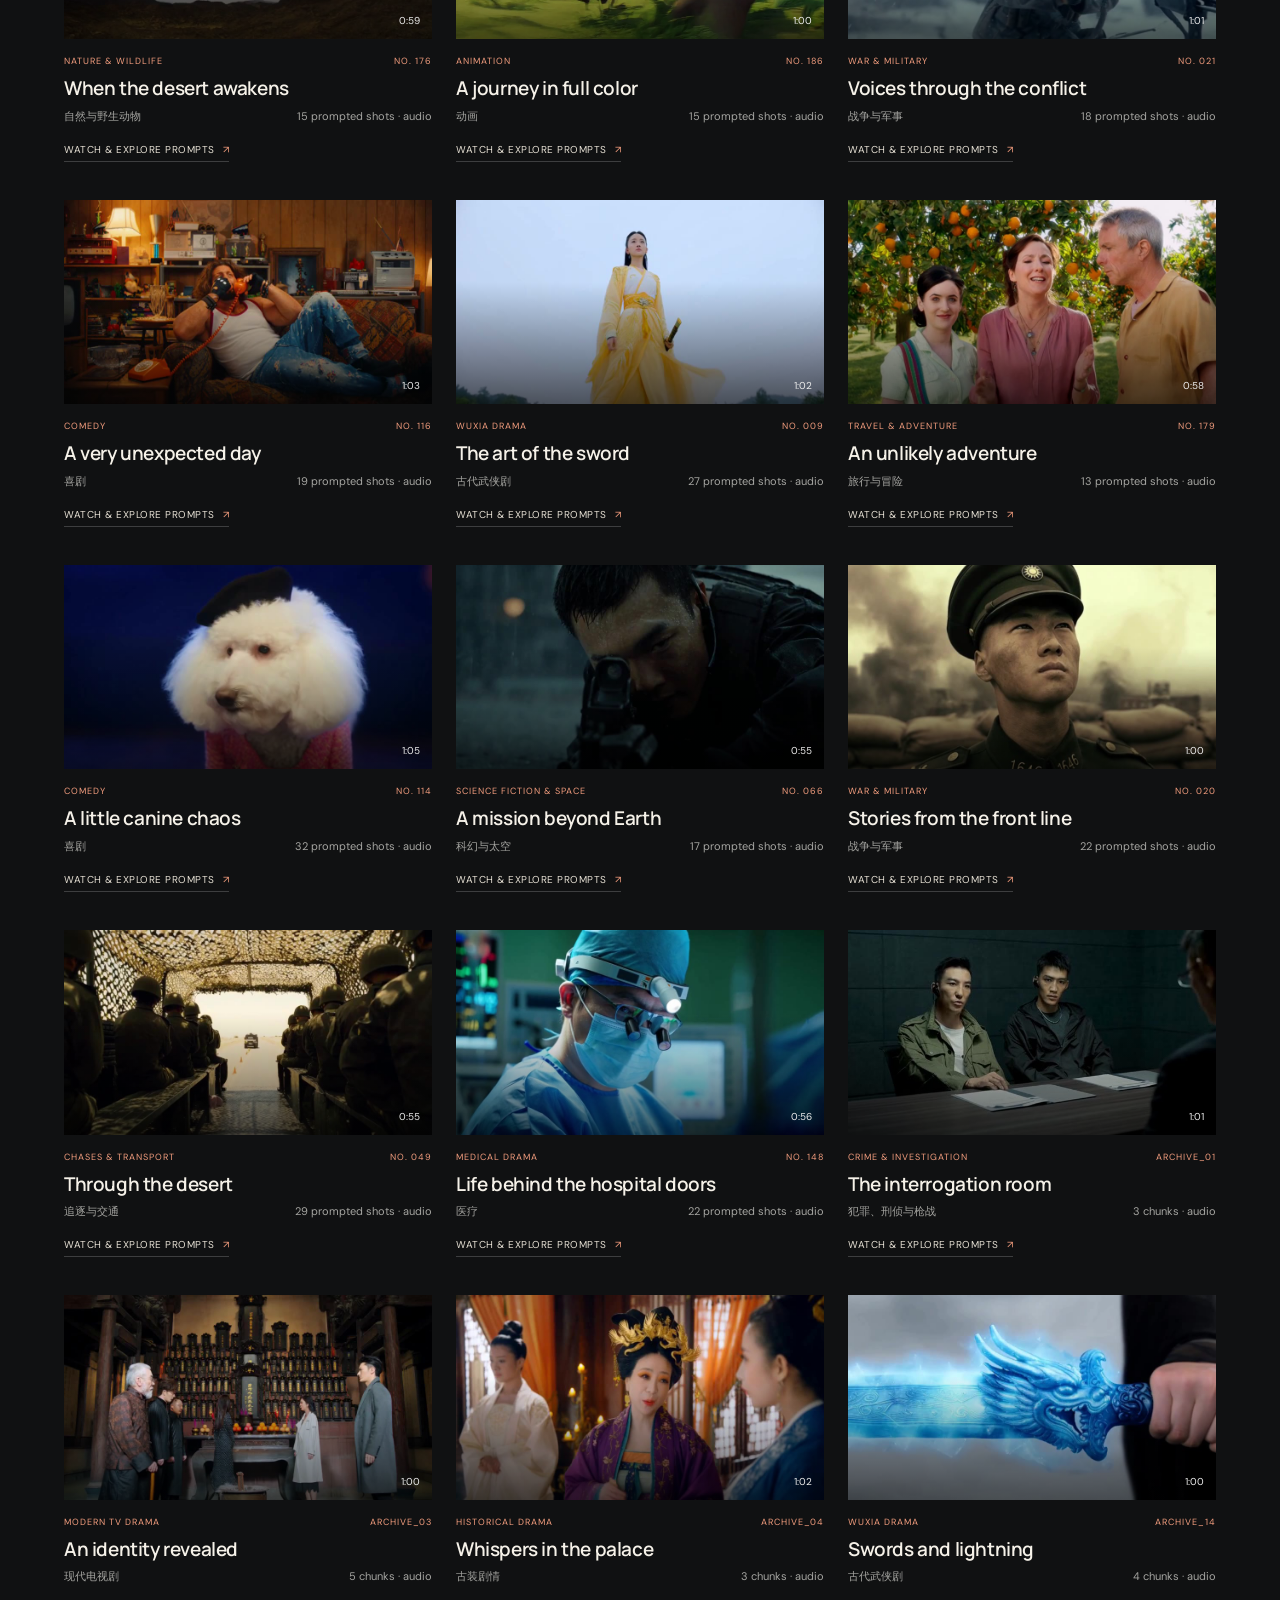
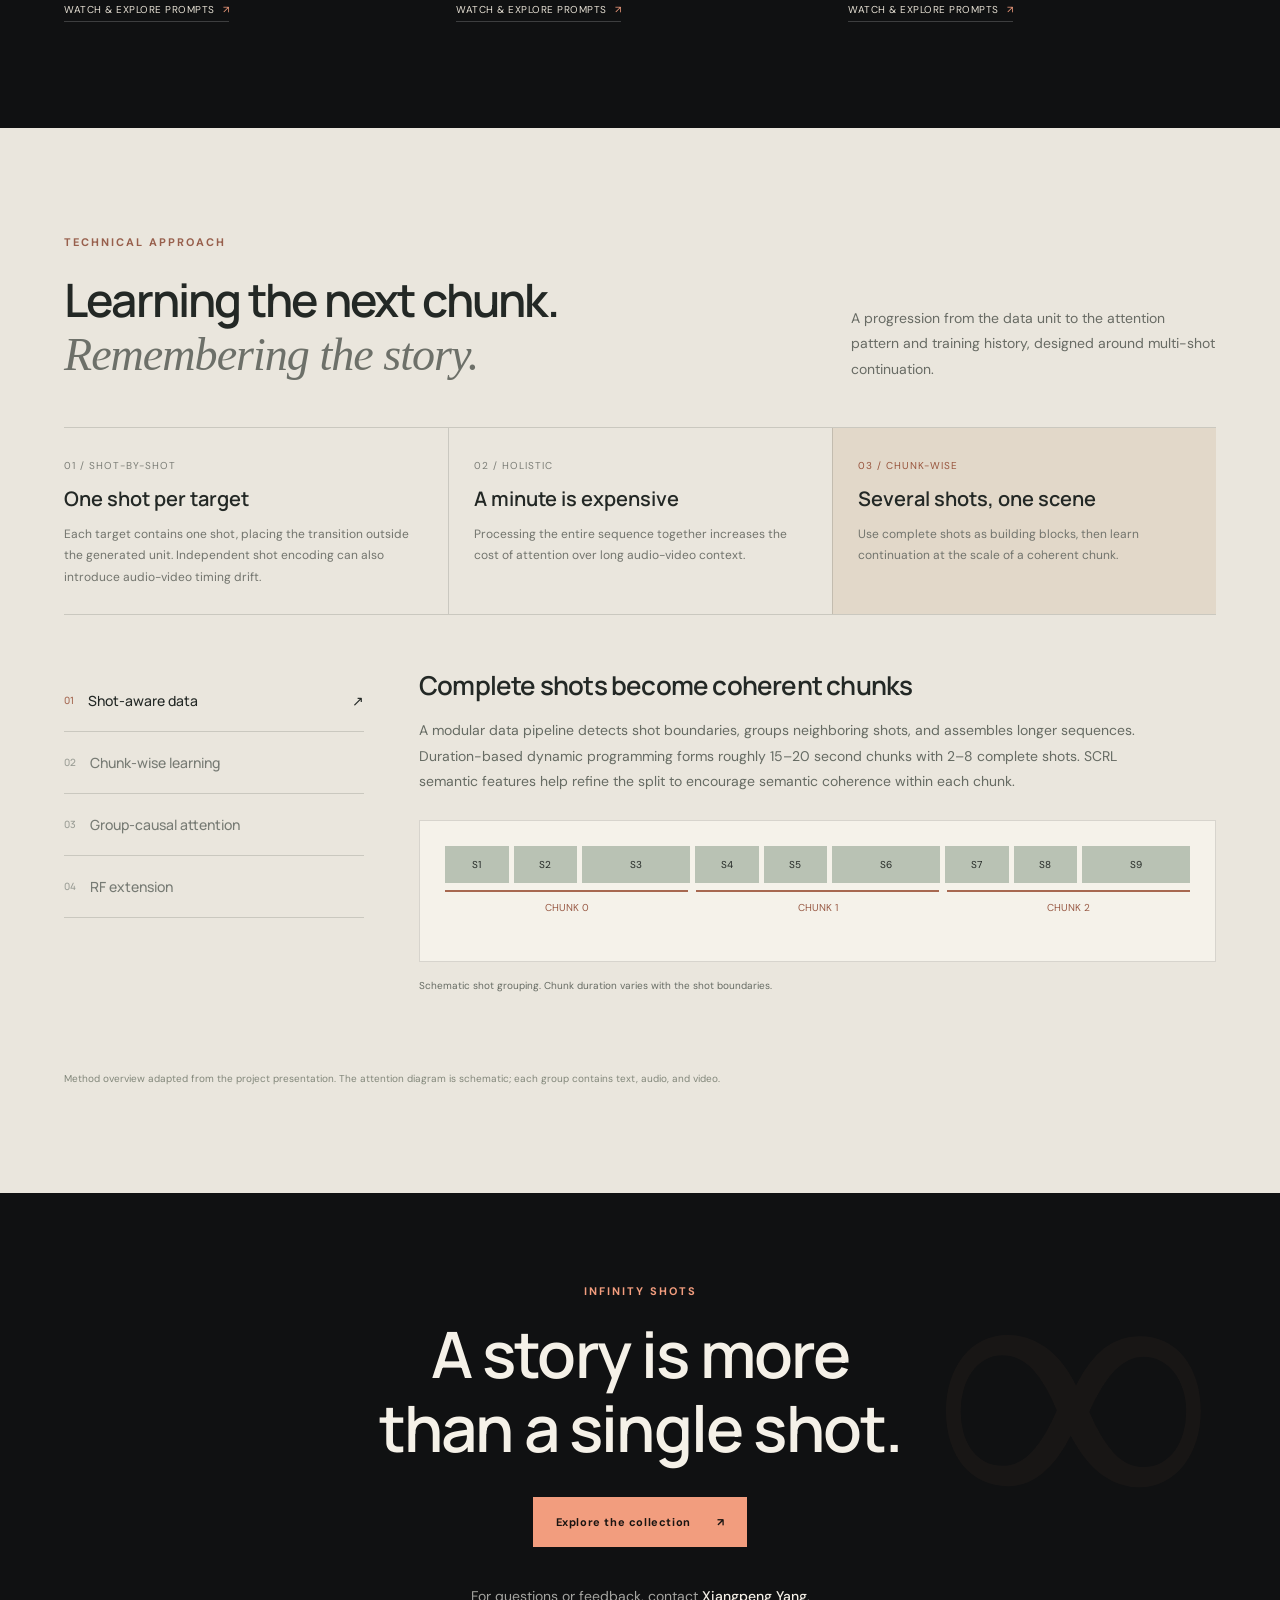
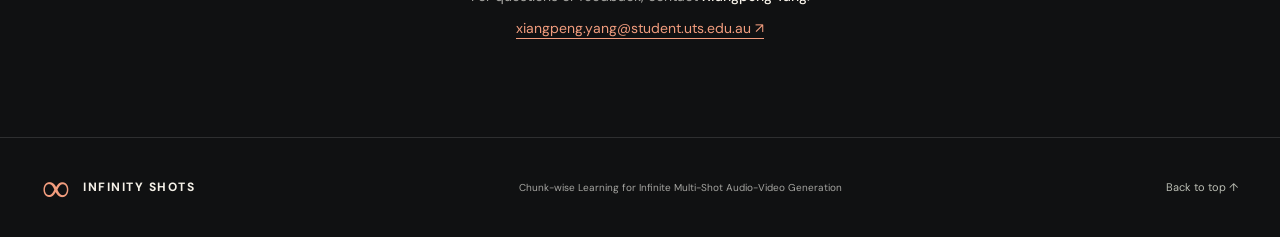
==== commit 4bc6274e: "Clarify Infinity Shots audio-video generation title" ====
--- a/cinematic.html
+++ b/cinematic.html
@@ -3,10 +3,10 @@
 <head>
 <meta charset="utf-8"><meta name="viewport" content="width=device-width, initial-scale=1">
 <meta name="theme-color" content="#101112">
-<meta name="description" content="Infinity Shots: Chunk-wise Learning for Infinite Multi-Shot Video Generation. Explore complete audio-visual sequences across 14 scene categories, with time-aligned prompts.">
-<meta property="og:title" content="Infinity Shots"><meta property="og:description" content="Chunk-wise Learning for Infinite Multi-Shot Video Generation">
+<meta name="description" content="Infinity Shots: Chunk-wise Learning for Infinite Multi-Shot Audio-Video Generation. Explore complete audio-visual sequences across 14 scene categories, with time-aligned prompts.">
+<meta property="og:title" content="Infinity Shots"><meta property="og:description" content="Chunk-wise Learning for Infinite Multi-Shot Audio-Video Generation">
 <meta property="og:type" content="website"><meta property="og:image" content="assets/posters/demo-04-feature.jpg">
-<title>Infinity Shots — Chunk-wise Learning for Infinite Multi-Shot Video Generation</title>
+<title>Infinity Shots — Chunk-wise Learning for Infinite Multi-Shot Audio-Video Generation</title>
 <link rel="icon" href="favicon.svg" type="image/svg+xml">
 <link rel="stylesheet" href="style.css?v=20261101-resources"><link rel="stylesheet" href="viewer.css?v=20261031-seek"><link rel="stylesheet" href="capabilities.css">
 <script defer src="data.js"></script><script defer src="viewer.js?v=20261031-cues"></script><script defer src="app.js"></script><script defer src="capabilities.js"></script>
@@ -19,7 +19,7 @@
 <div class="hero-mosaic" aria-hidden="true">
 <img src="assets/posters/demo-04-feature.jpg" alt=""><img src="assets/posters/demo-01.jpg" alt=""><img src="assets/posters/demo-08-feature.jpg" alt=""><img src="assets/posters/demo-06-feature.jpg" alt=""><img src="assets/posters/demo-11.jpg" alt=""><img src="assets/posters/demo-18.jpg" alt=""><img src="assets/posters/demo-05.jpg" alt=""><img src="assets/posters/demo-16.jpg" alt=""><img src="assets/posters/demo-03.jpg" alt=""><img src="assets/posters/demo-02.jpg" alt=""><img src="assets/posters/demo-13.jpg" alt=""><img src="assets/posters/demo-15.jpg" alt="">
 </div><div class="hero-shade"></div>
-<div class="hero-content"><div class="eyebrow"><span class="tiny-square"></span> A RESEARCH PROJECT IN VIDEO GENERATION</div><h1 id="hero-title">Infinity <span>Shots</span><i aria-hidden="true">∞</i></h1><p class="paper-title">Chunk-wise Learning for<br>Infinite Multi-Shot Video Generation</p><p class="hero-description">One story. Changing shots, a recurring cast, and sound.<br> Explore chunk-wise continuation through minute-long sequences.</p><div class="hero-author">Xiangpeng Yang <span>University of Technology Sydney</span></div><div class="hero-actions"><a class="button primary" href="#capabilities">Explore the capabilities <span>↘</span></a><a class="button ghost" href="#method">Inside the method <span>↓</span></a></div><div class="hero-resources" role="group" aria-label="Research resources"><button class="resource-soon" type="button" disabled><span>Model Weights</span><span class="resource-status">Coming soon</span></button><button class="resource-soon" type="button" disabled><span>Dataset</span><span class="resource-status">Coming soon</span></button></div></div>
+<div class="hero-content"><div class="eyebrow"><span class="tiny-square"></span> A RESEARCH PROJECT IN VIDEO GENERATION</div><h1 id="hero-title">Infinity <span>Shots</span><i aria-hidden="true">∞</i></h1><p class="paper-title">Chunk-wise Learning for<br>Infinite Multi-Shot Audio-Video Generation</p><p class="hero-description">One story. Changing shots, a recurring cast, and sound.<br> Explore chunk-wise continuation through minute-long sequences.</p><div class="hero-author">Xiangpeng Yang <span>University of Technology Sydney</span></div><div class="hero-actions"><a class="button primary" href="#capabilities">Explore the capabilities <span>↘</span></a><a class="button ghost" href="#method">Inside the method <span>↓</span></a></div><div class="hero-resources" role="group" aria-label="Research resources"><button class="resource-soon" type="button" disabled><span>Model Weights</span><span class="resource-status">Coming soon</span></button><button class="resource-soon" type="button" disabled><span>Dataset</span><span class="resource-status">Coming soon</span></button></div></div>
 <div class="hero-bottom"><span>VIDEO + AUDIO <b>/</b> CHUNK-WISE GENERATION</span><span>SCROLL TO EXPLORE ↓</span></div>
 </section>
 <section class="intro section" id="overview"><div><p class="eyebrow">THE IDEA</p><h2>The story continues.<br><em>One chunk at a time.</em></h2></div><div class="intro-copy"><p>Long videos bring a new challenge: each shot must work on its own while remaining part of the same story.</p><p>Infinity Shots learns to generate a multi-shot sequence as a series of coherent chunks. Each chunk contains complete shots and builds on the accumulated context, carrying characters, scene information, and audio forward.</p><div class="facts"><div><strong data-count-demos>27</strong><span>VIDEO DEMOS</span></div><div><strong data-count-categories>14</strong><span>SCENE CATEGORIES</span></div><div><strong>~60<span>s</span></strong><span>PER SEQUENCE</span></div></div></div></section>
@@ -37,6 +37,6 @@
 <div class="method-body"><div class="method-tabs" role="tablist" aria-label="Method stages"><button role="tab" id="method-tab-0" aria-selected="true" aria-controls="method-panel" data-method="0"><span>01</span> Shot-aware data <b>↗</b></button><button role="tab" id="method-tab-1" aria-selected="false" aria-controls="method-panel" data-method="1"><span>02</span> Chunk-wise learning <b>↗</b></button><button role="tab" id="method-tab-2" aria-selected="false" aria-controls="method-panel" data-method="2"><span>03</span> Group-causal attention <b>↗</b></button><button role="tab" id="method-tab-3" aria-selected="false" aria-controls="method-panel" data-method="3"><span>04</span> RF extension <b>↗</b></button></div><div class="method-panel" id="method-panel" role="tabpanel" aria-labelledby="method-tab-0" tabindex="0"></div></div>
 <p class="method-footnote">Method overview adapted from the project presentation. The attention diagram is schematic; each group contains text, audio, and video.</p></div></section>
 <section class="closing section"><div class="closing-mark" aria-hidden="true">∞</div><p class="eyebrow">INFINITY SHOTS</p><h2>A story is more<br>than a single shot.</h2><a class="button primary" href="#explore">Explore the collection <span>↗</span></a><p class="project-contact" id="contact">For questions or feedback, contact <strong>Xiangpeng Yang</strong>.<br><a href="mailto:xiangpeng.yang@student.uts.edu.au">xiangpeng.yang@student.uts.edu.au <span aria-hidden="true">↗</span></a></p></section>
-</main><footer><a class="brand" href="#top"><span class="brand-symbol">∞</span> INFINITY SHOTS</a><p>Chunk-wise Learning for Infinite Multi-Shot Video Generation</p><a href="#top">Back to top ↑</a></footer>
+</main><footer><a class="brand" href="#top"><span class="brand-symbol">∞</span> INFINITY SHOTS</a><p>Chunk-wise Learning for Infinite Multi-Shot Audio-Video Generation</p><a href="#top">Back to top ↑</a></footer>
 <noscript><p class="noscript">Enable JavaScript to browse the video collection and read the prompts.</p></noscript>
 </body></html>
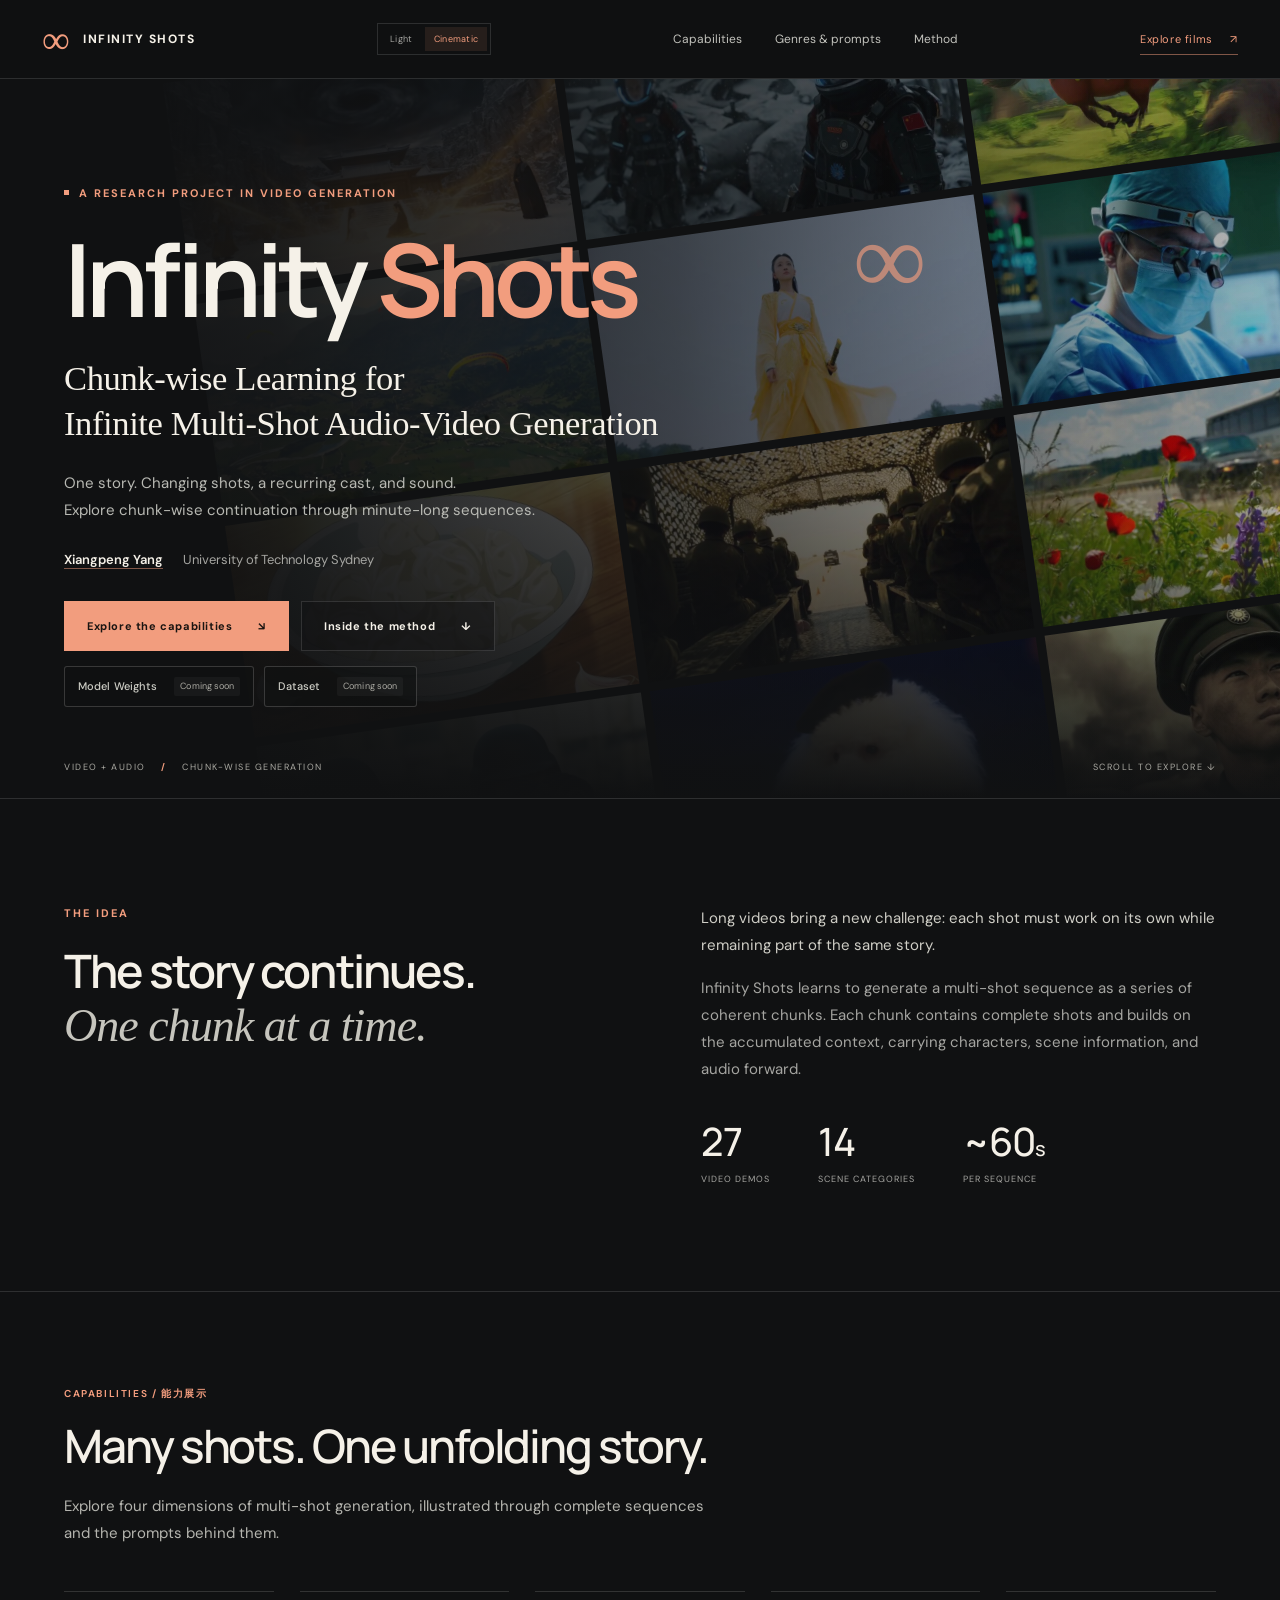
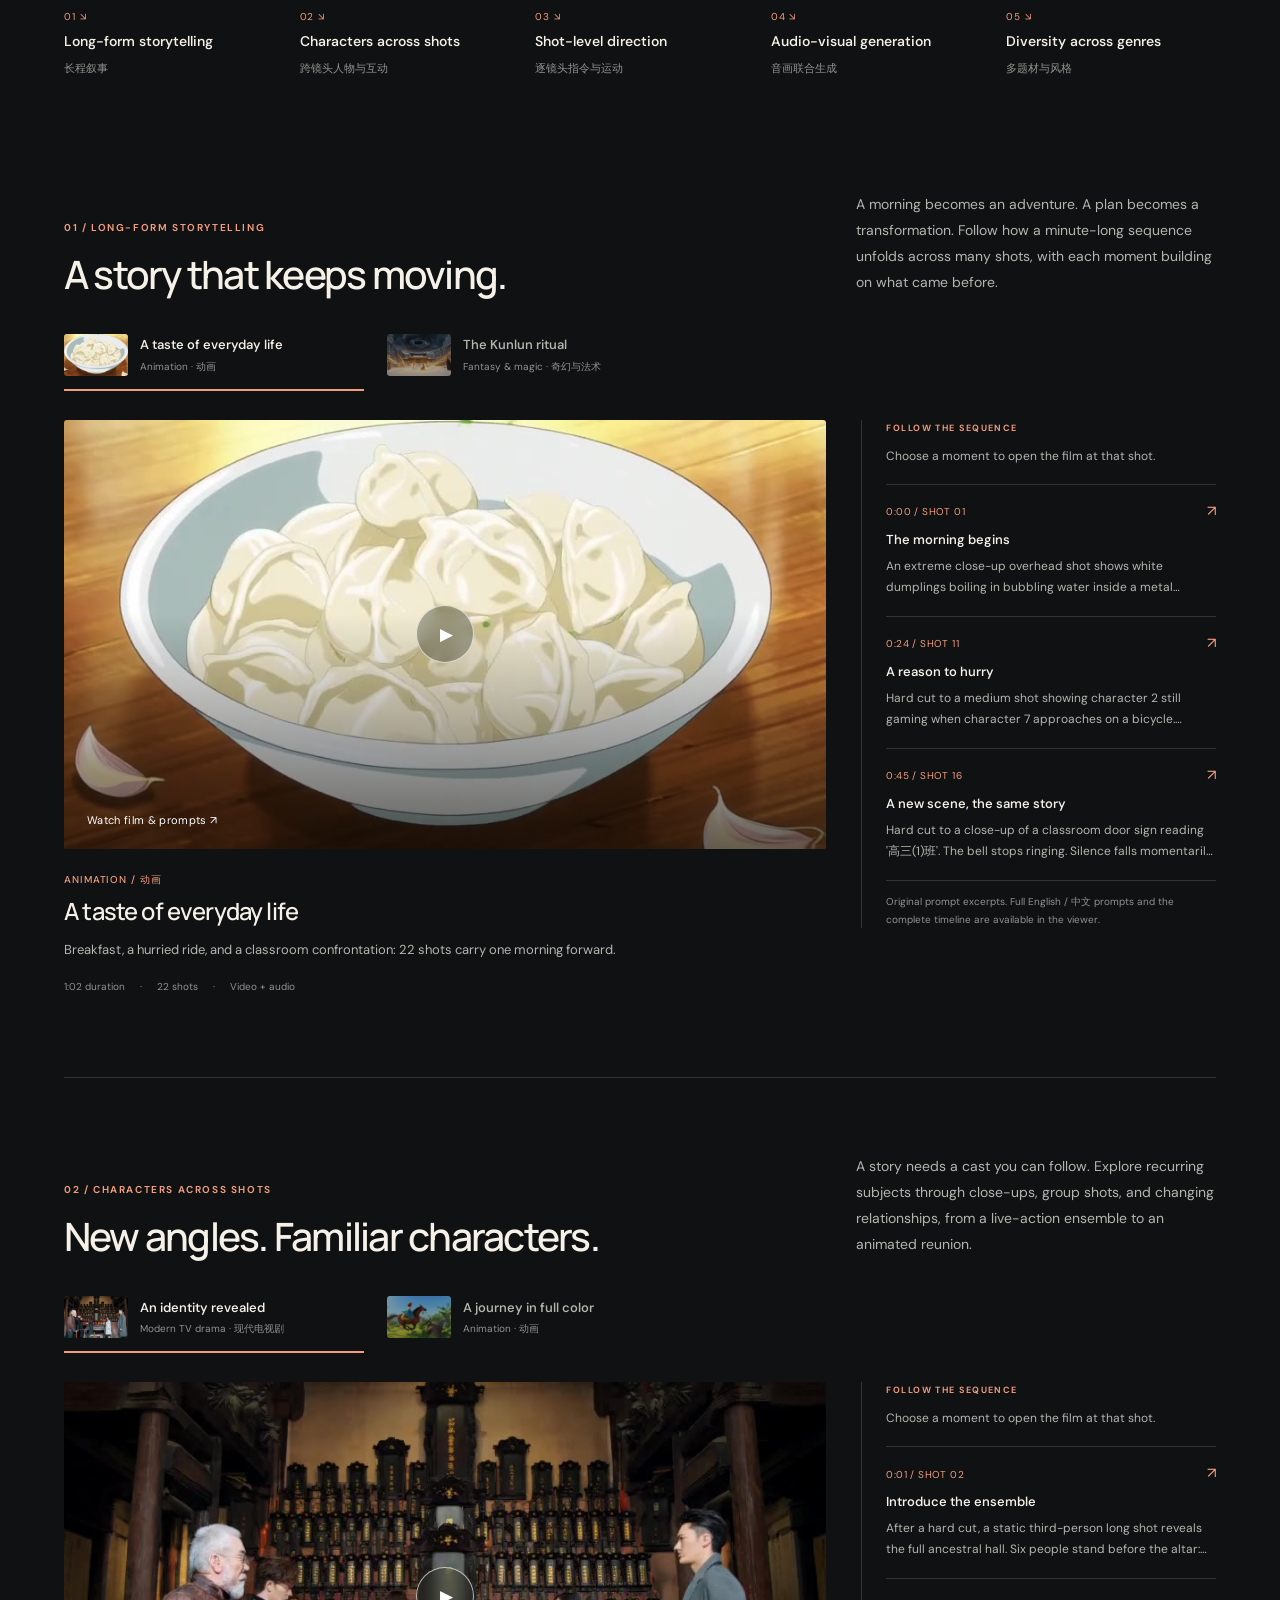
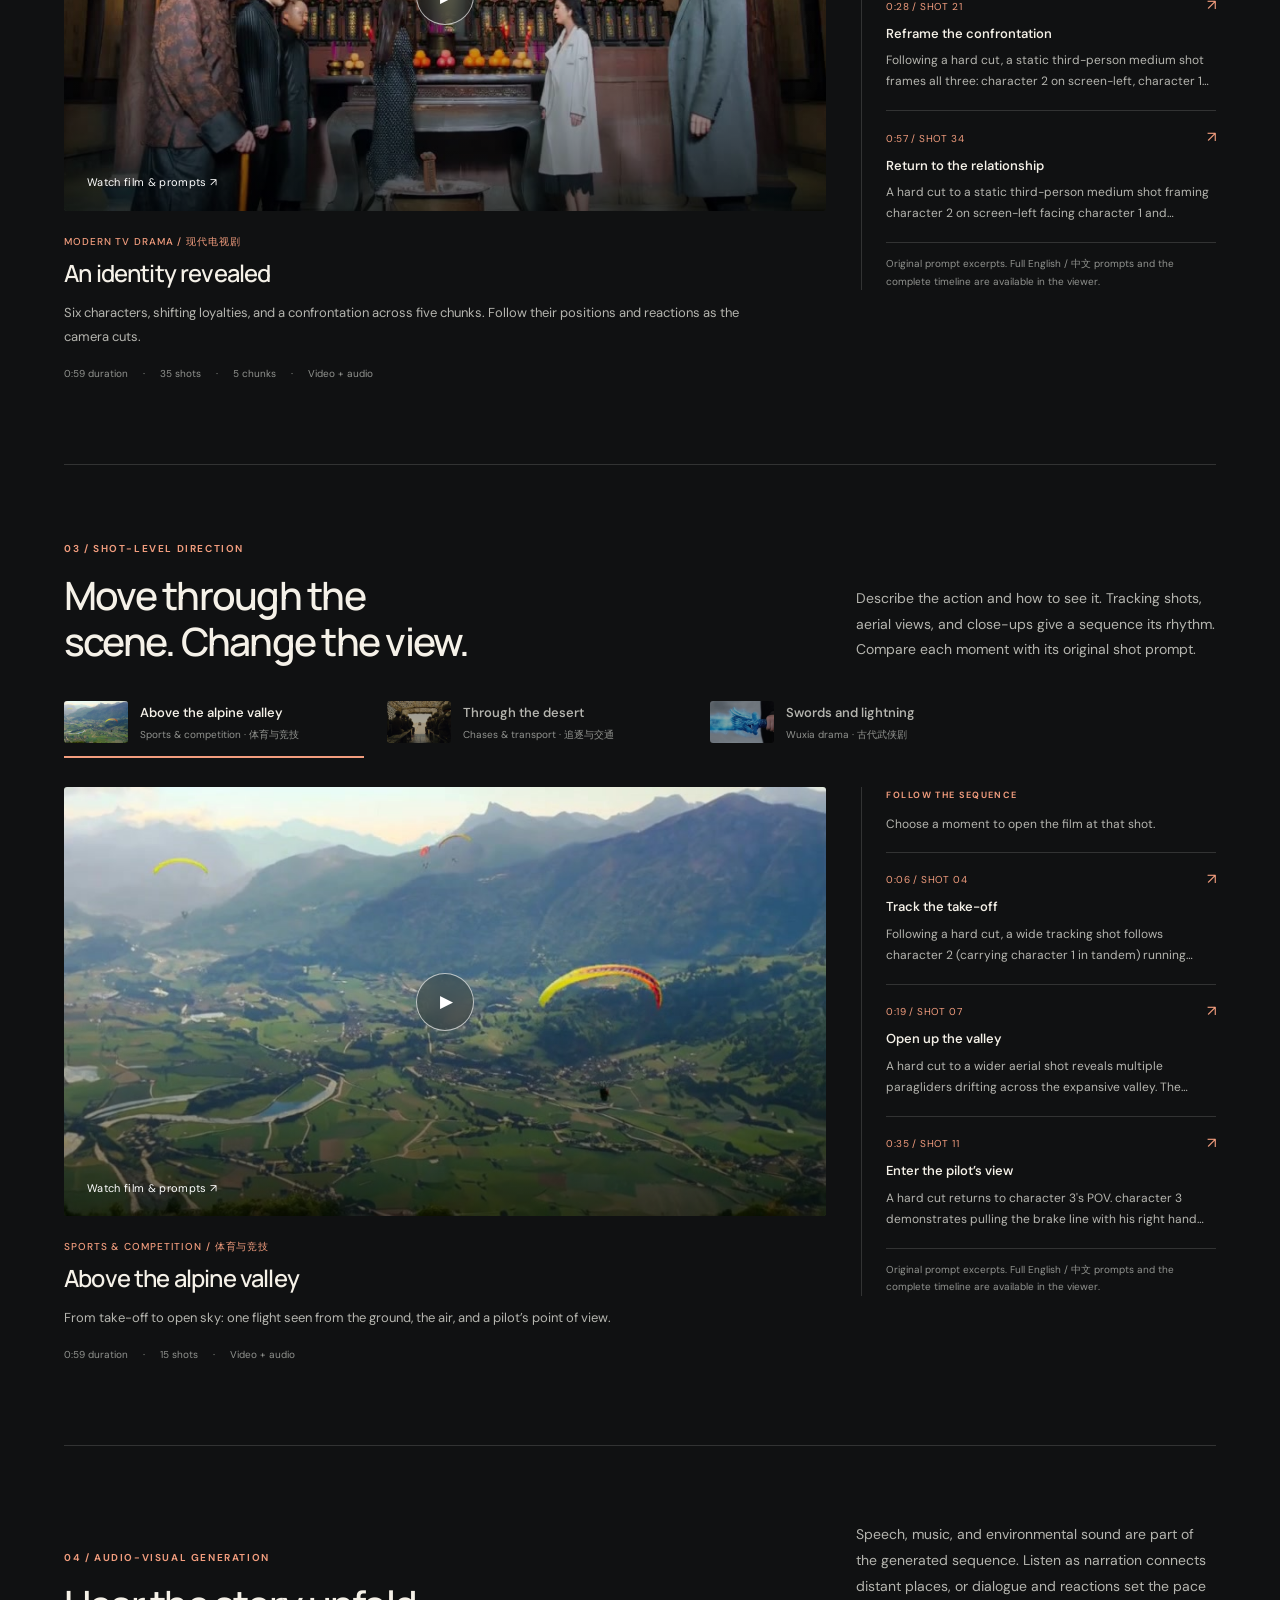
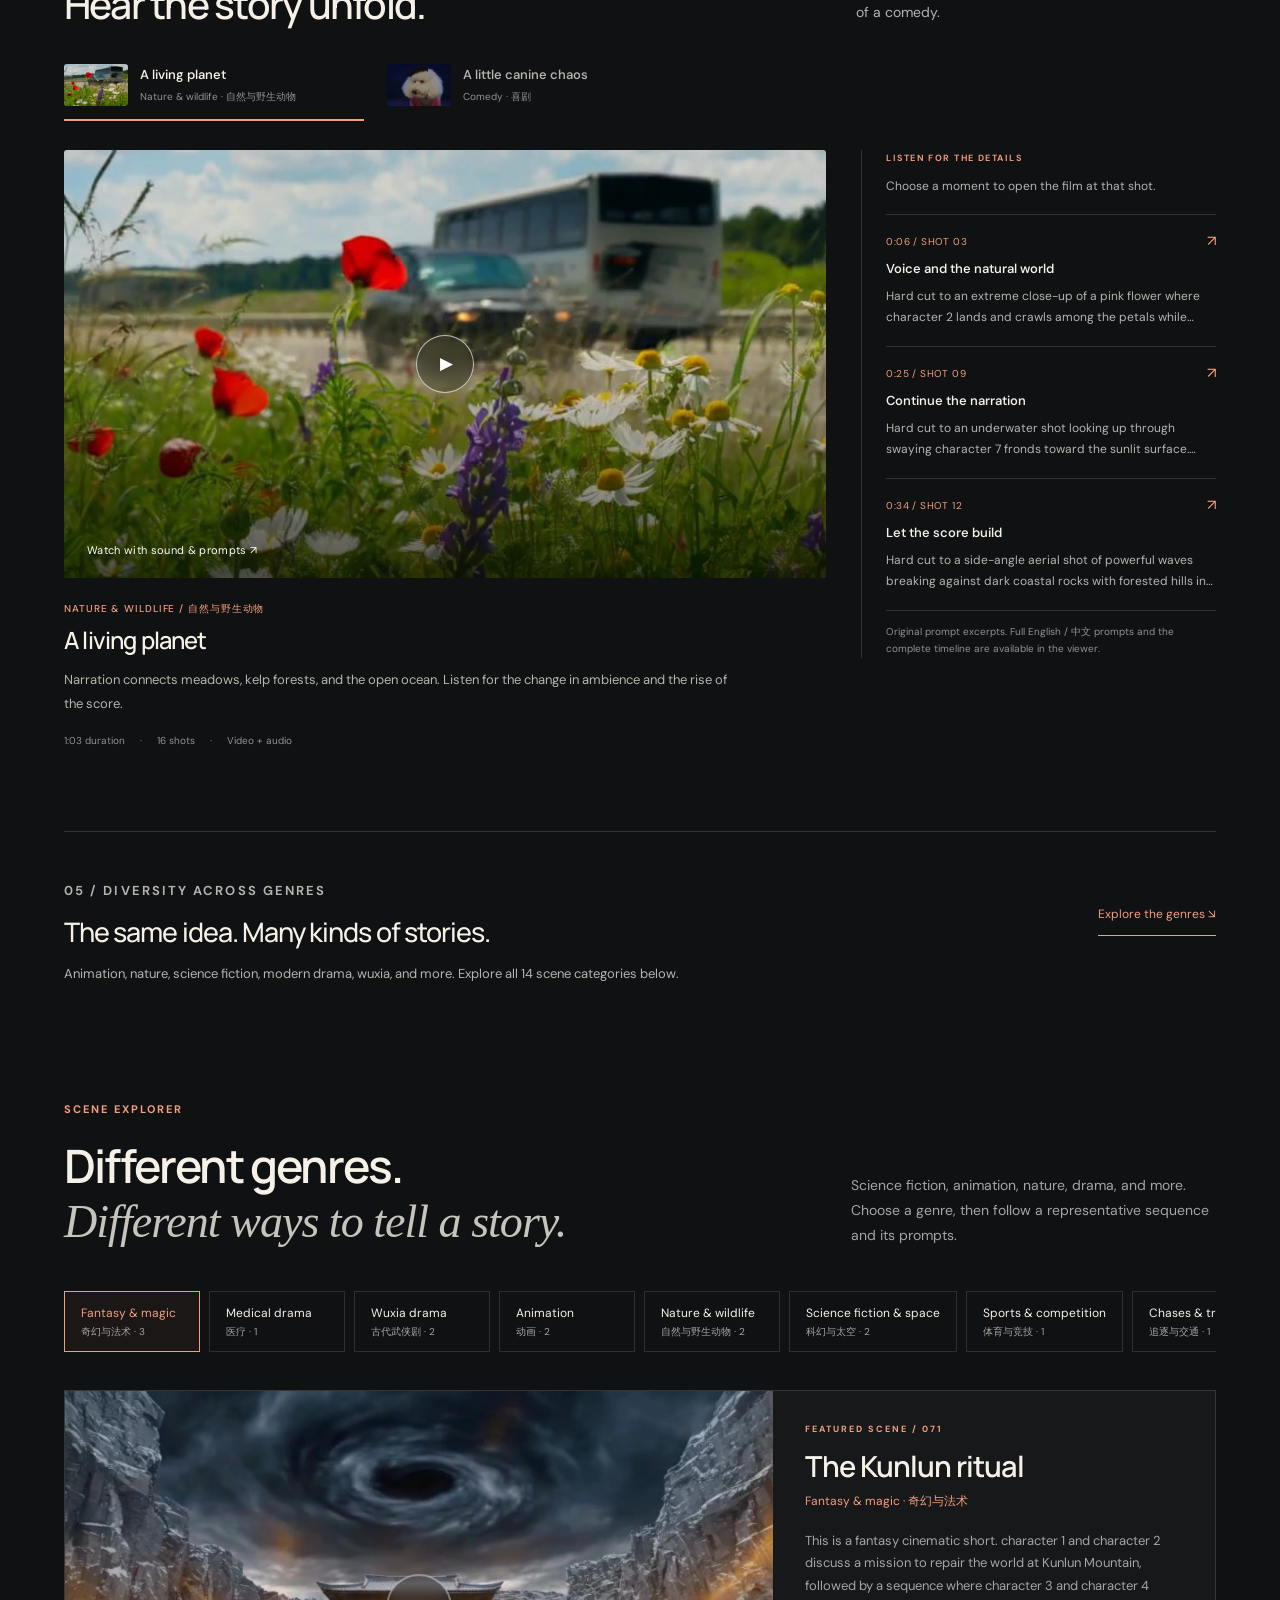
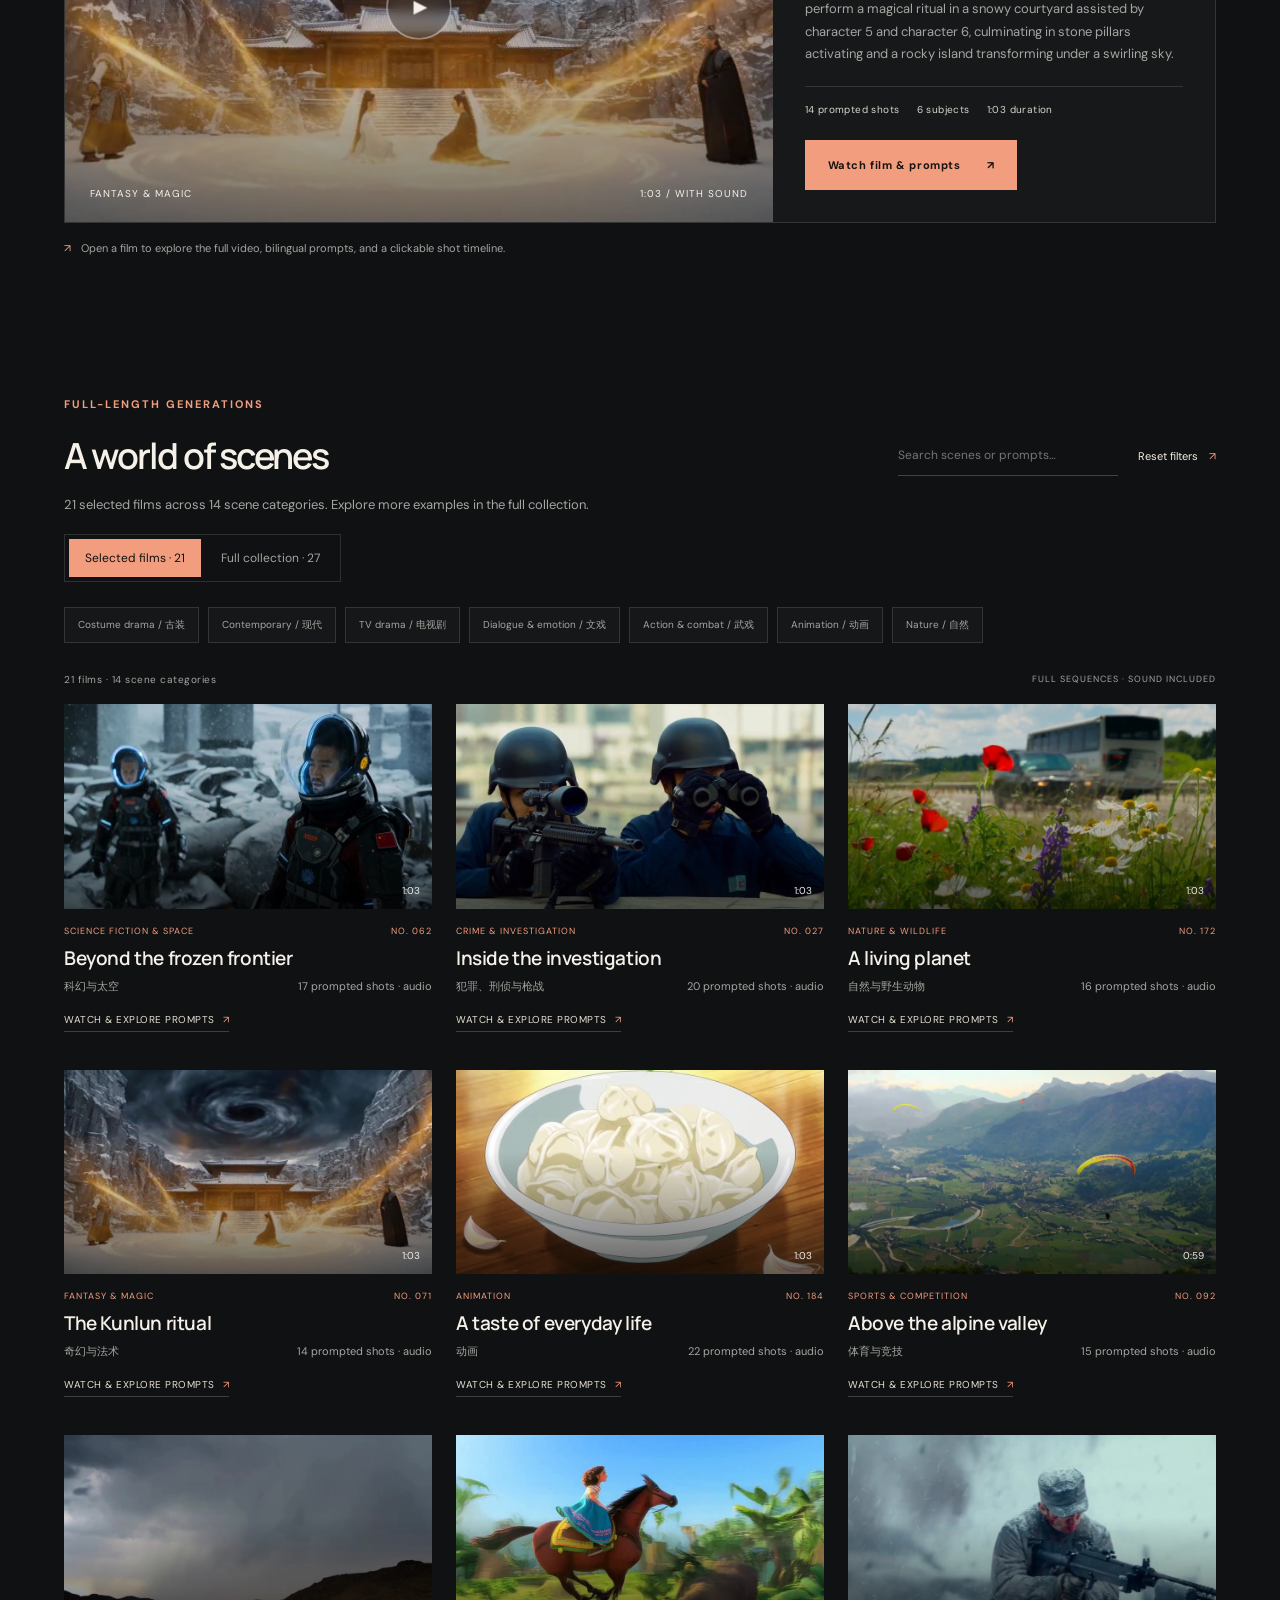
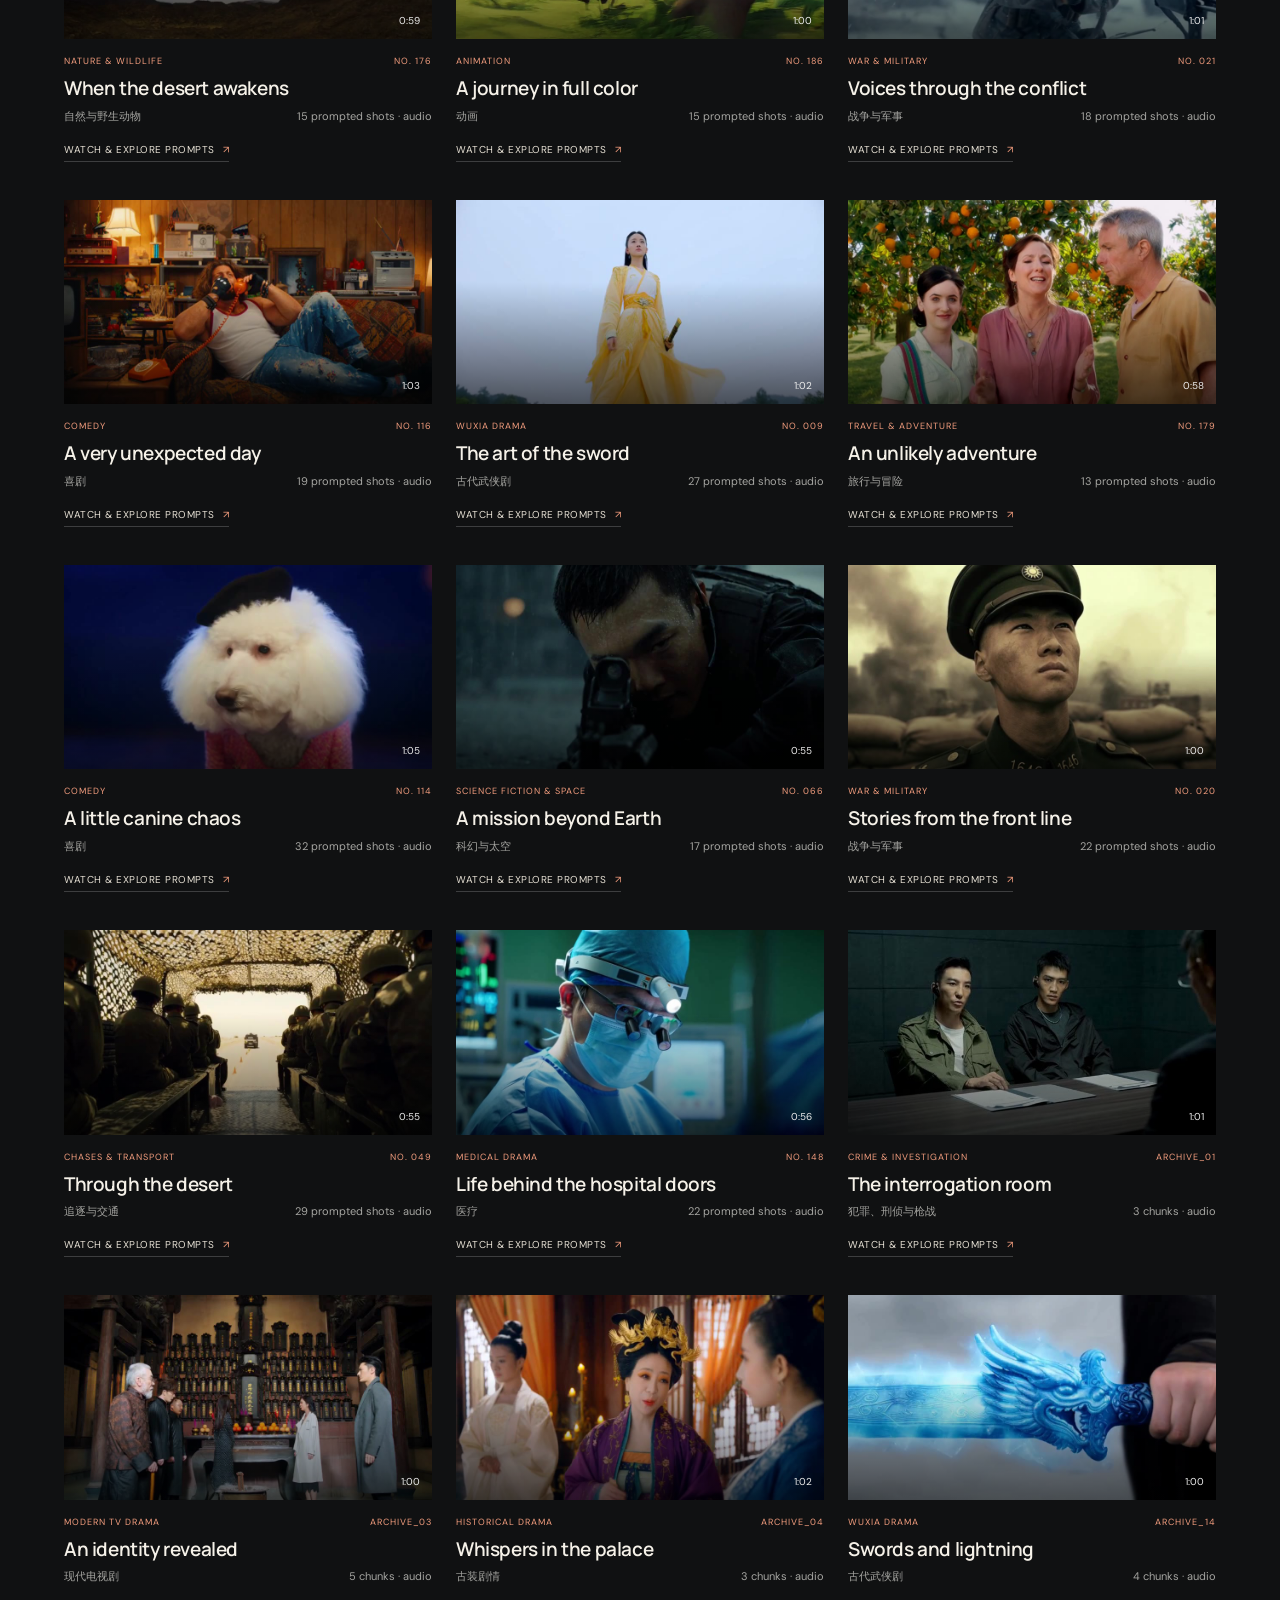
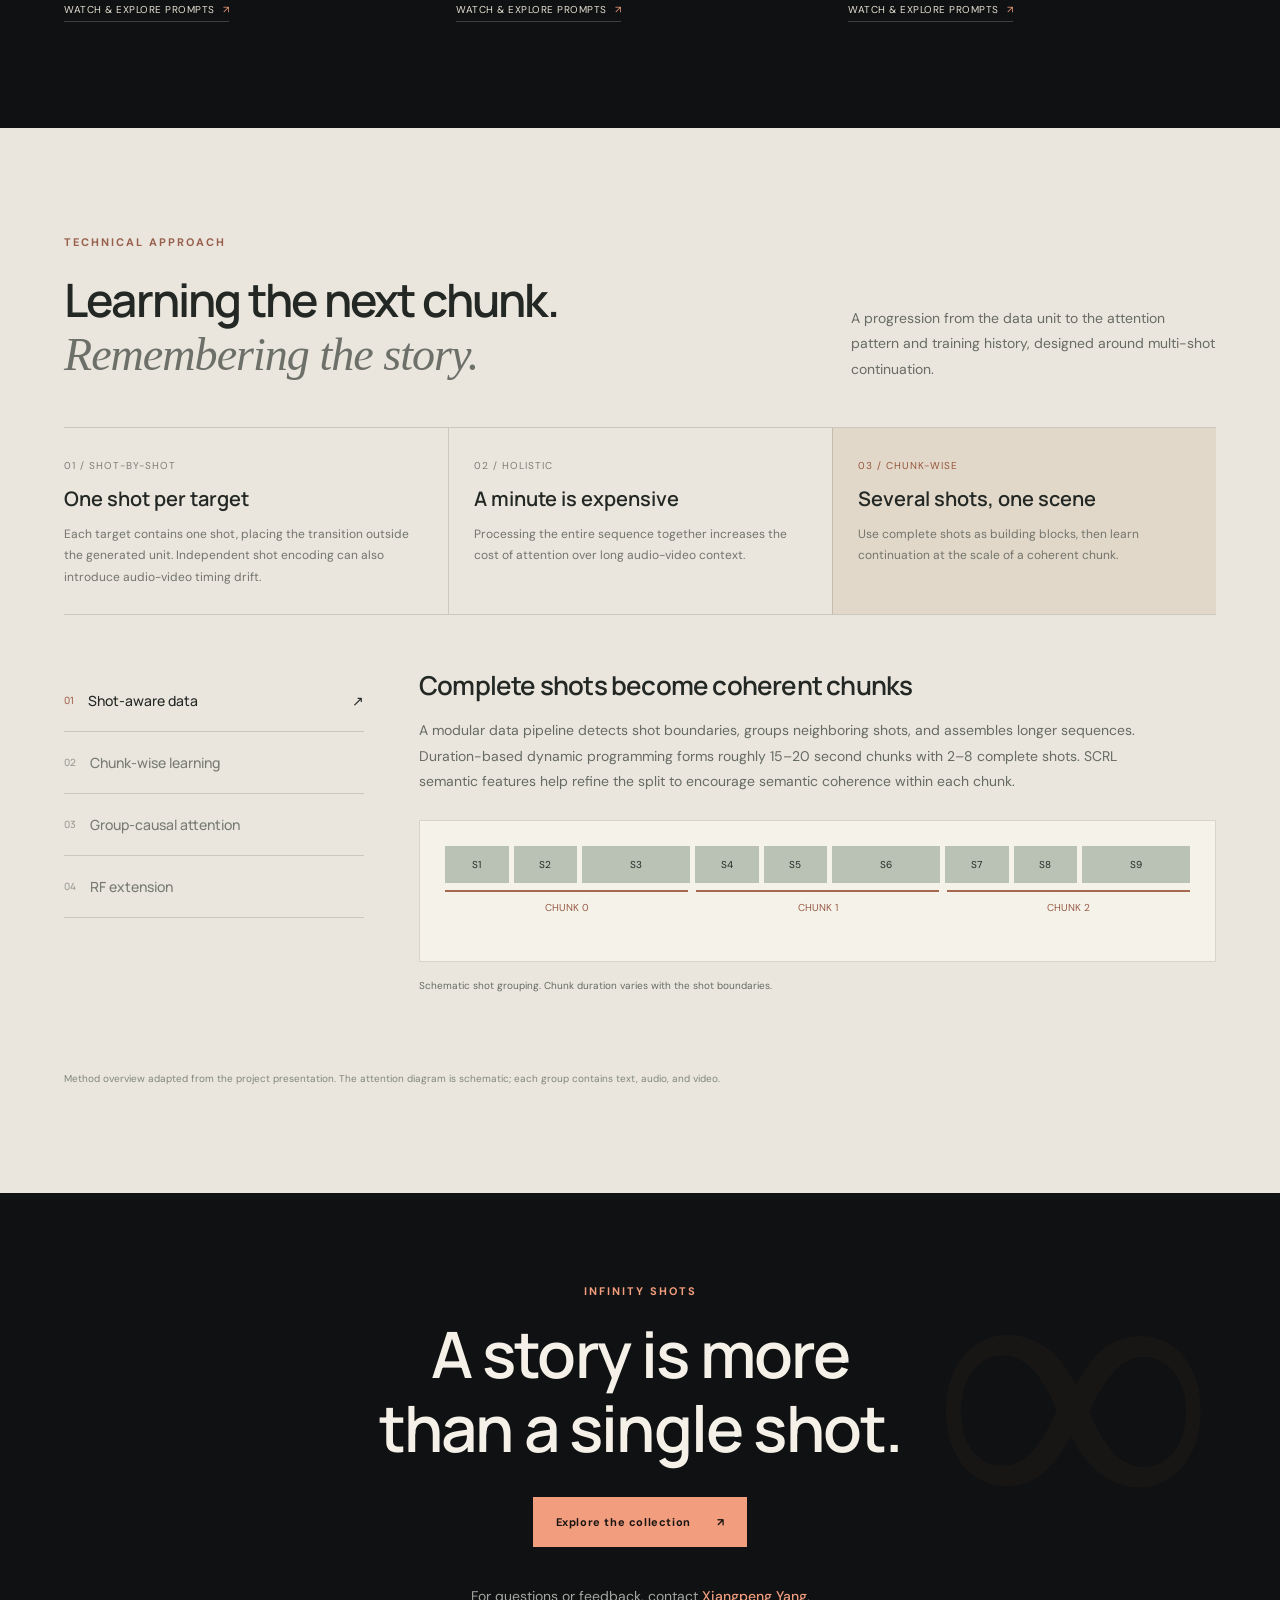
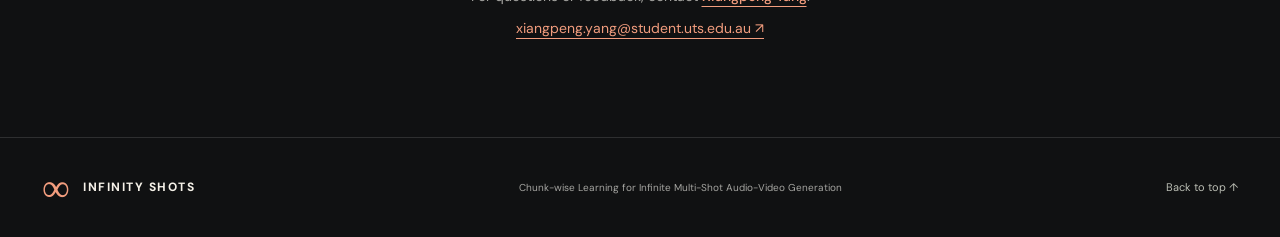
==== commit c0c10bce: "Link Xiangpeng Yang to his personal homepage" ====
--- a/cinematic.html
+++ b/cinematic.html
@@ -8,8 +8,8 @@
 <meta property="og:type" content="website"><meta property="og:image" content="assets/posters/demo-04-feature.jpg">
 <title>Infinity Shots — Chunk-wise Learning for Infinite Multi-Shot Audio-Video Generation</title>
 <link rel="icon" href="favicon.svg" type="image/svg+xml">
-<link rel="stylesheet" href="style.css?v=20261101-resources"><link rel="stylesheet" href="viewer.css?v=20261031-seek"><link rel="stylesheet" href="capabilities.css">
-<script defer src="data.js"></script><script defer src="viewer.js?v=20261031-cues"></script><script defer src="app.js"></script><script defer src="capabilities.js"></script>
+<link rel="stylesheet" href="style.css?v=20261102-author"><link rel="stylesheet" href="viewer.css?v=20261102-480p"><link rel="stylesheet" href="capabilities.css">
+<script defer src="data.js"></script><script defer src="viewer.js?v=20261102-480p"></script><script defer src="app.js"></script><script defer src="capabilities.js"></script>
 </head>
 <body>
 <a class="skip-link" href="#main">Skip to content</a>
@@ -19,7 +19,7 @@
 <div class="hero-mosaic" aria-hidden="true">
 <img src="assets/posters/demo-04-feature.jpg" alt=""><img src="assets/posters/demo-01.jpg" alt=""><img src="assets/posters/demo-08-feature.jpg" alt=""><img src="assets/posters/demo-06-feature.jpg" alt=""><img src="assets/posters/demo-11.jpg" alt=""><img src="assets/posters/demo-18.jpg" alt=""><img src="assets/posters/demo-05.jpg" alt=""><img src="assets/posters/demo-16.jpg" alt=""><img src="assets/posters/demo-03.jpg" alt=""><img src="assets/posters/demo-02.jpg" alt=""><img src="assets/posters/demo-13.jpg" alt=""><img src="assets/posters/demo-15.jpg" alt="">
 </div><div class="hero-shade"></div>
-<div class="hero-content"><div class="eyebrow"><span class="tiny-square"></span> A RESEARCH PROJECT IN VIDEO GENERATION</div><h1 id="hero-title">Infinity <span>Shots</span><i aria-hidden="true">∞</i></h1><p class="paper-title">Chunk-wise Learning for<br>Infinite Multi-Shot Audio-Video Generation</p><p class="hero-description">One story. Changing shots, a recurring cast, and sound.<br> Explore chunk-wise continuation through minute-long sequences.</p><div class="hero-author">Xiangpeng Yang <span>University of Technology Sydney</span></div><div class="hero-actions"><a class="button primary" href="#capabilities">Explore the capabilities <span>↘</span></a><a class="button ghost" href="#method">Inside the method <span>↓</span></a></div><div class="hero-resources" role="group" aria-label="Research resources"><button class="resource-soon" type="button" disabled><span>Model Weights</span><span class="resource-status">Coming soon</span></button><button class="resource-soon" type="button" disabled><span>Dataset</span><span class="resource-status">Coming soon</span></button></div></div>
+<div class="hero-content"><div class="eyebrow"><span class="tiny-square"></span> A RESEARCH PROJECT IN VIDEO GENERATION</div><h1 id="hero-title">Infinity <span>Shots</span><i aria-hidden="true">∞</i></h1><p class="paper-title">Chunk-wise Learning for<br>Infinite Multi-Shot Audio-Video Generation</p><p class="hero-description">One story. Changing shots, a recurring cast, and sound.<br> Explore chunk-wise continuation through minute-long sequences.</p><div class="hero-author"><a class="author-link" href="https://xiangpengyang.github.io/" target="_blank" rel="noopener noreferrer">Xiangpeng Yang</a> <span>University of Technology Sydney</span></div><div class="hero-actions"><a class="button primary" href="#capabilities">Explore the capabilities <span>↘</span></a><a class="button ghost" href="#method">Inside the method <span>↓</span></a></div><div class="hero-resources" role="group" aria-label="Research resources"><button class="resource-soon" type="button" disabled><span>Model Weights</span><span class="resource-status">Coming soon</span></button><button class="resource-soon" type="button" disabled><span>Dataset</span><span class="resource-status">Coming soon</span></button></div></div>
 <div class="hero-bottom"><span>VIDEO + AUDIO <b>/</b> CHUNK-WISE GENERATION</span><span>SCROLL TO EXPLORE ↓</span></div>
 </section>
 <section class="intro section" id="overview"><div><p class="eyebrow">THE IDEA</p><h2>The story continues.<br><em>One chunk at a time.</em></h2></div><div class="intro-copy"><p>Long videos bring a new challenge: each shot must work on its own while remaining part of the same story.</p><p>Infinity Shots learns to generate a multi-shot sequence as a series of coherent chunks. Each chunk contains complete shots and builds on the accumulated context, carrying characters, scene information, and audio forward.</p><div class="facts"><div><strong data-count-demos>27</strong><span>VIDEO DEMOS</span></div><div><strong data-count-categories>14</strong><span>SCENE CATEGORIES</span></div><div><strong>~60<span>s</span></strong><span>PER SEQUENCE</span></div></div></div></section>
@@ -36,7 +36,7 @@
 <div class="approach-comparison"><div><span>01 / SHOT-BY-SHOT</span><h3>One shot per target</h3><p>Each target contains one shot, placing the transition outside the generated unit. Independent shot encoding can also introduce audio-video timing drift.</p></div><div><span>02 / HOLISTIC</span><h3>A minute is expensive</h3><p>Processing the entire sequence together increases the cost of attention over long audio-video context.</p></div><div class="chosen"><span>03 / CHUNK-WISE</span><h3>Several shots, one scene</h3><p>Use complete shots as building blocks, then learn continuation at the scale of a coherent chunk.</p></div></div>
 <div class="method-body"><div class="method-tabs" role="tablist" aria-label="Method stages"><button role="tab" id="method-tab-0" aria-selected="true" aria-controls="method-panel" data-method="0"><span>01</span> Shot-aware data <b>↗</b></button><button role="tab" id="method-tab-1" aria-selected="false" aria-controls="method-panel" data-method="1"><span>02</span> Chunk-wise learning <b>↗</b></button><button role="tab" id="method-tab-2" aria-selected="false" aria-controls="method-panel" data-method="2"><span>03</span> Group-causal attention <b>↗</b></button><button role="tab" id="method-tab-3" aria-selected="false" aria-controls="method-panel" data-method="3"><span>04</span> RF extension <b>↗</b></button></div><div class="method-panel" id="method-panel" role="tabpanel" aria-labelledby="method-tab-0" tabindex="0"></div></div>
 <p class="method-footnote">Method overview adapted from the project presentation. The attention diagram is schematic; each group contains text, audio, and video.</p></div></section>
-<section class="closing section"><div class="closing-mark" aria-hidden="true">∞</div><p class="eyebrow">INFINITY SHOTS</p><h2>A story is more<br>than a single shot.</h2><a class="button primary" href="#explore">Explore the collection <span>↗</span></a><p class="project-contact" id="contact">For questions or feedback, contact <strong>Xiangpeng Yang</strong>.<br><a href="mailto:xiangpeng.yang@student.uts.edu.au">xiangpeng.yang@student.uts.edu.au <span aria-hidden="true">↗</span></a></p></section>
+<section class="closing section"><div class="closing-mark" aria-hidden="true">∞</div><p class="eyebrow">INFINITY SHOTS</p><h2>A story is more<br>than a single shot.</h2><a class="button primary" href="#explore">Explore the collection <span>↗</span></a><p class="project-contact" id="contact">For questions or feedback, contact <strong><a class="author-link" href="https://xiangpengyang.github.io/" target="_blank" rel="noopener noreferrer">Xiangpeng Yang</a></strong>.<br><a href="mailto:xiangpeng.yang@student.uts.edu.au">xiangpeng.yang@student.uts.edu.au <span aria-hidden="true">↗</span></a></p></section>
 </main><footer><a class="brand" href="#top"><span class="brand-symbol">∞</span> INFINITY SHOTS</a><p>Chunk-wise Learning for Infinite Multi-Shot Audio-Video Generation</p><a href="#top">Back to top ↑</a></footer>
 <noscript><p class="noscript">Enable JavaScript to browse the video collection and read the prompts.</p></noscript>
 </body></html>
--- a/style.css
+++ b/style.css
@@ -9,3 +9,5 @@
 .closing .project-contact{position:relative;margin:36px auto 0;color:var(--muted);font-size:14px;line-height:1.9;max-width:560px}.project-contact strong{color:var(--ink);font-weight:500}.project-contact a{display:inline-block;margin-top:5px;color:var(--accent);text-decoration:underline;text-underline-offset:5px;overflow-wrap:anywhere}.project-contact a:hover{text-decoration-thickness:2px}@media(max-width:760px){.closing .project-contact{font-size:12px;margin-top:29px}}
 
 .hero-resources{display:flex;flex-wrap:wrap;gap:10px;margin-top:15px}.resource-soon{display:inline-flex;align-items:center;justify-content:space-between;gap:17px;min-height:41px;padding:10px 13px;border:1px solid #ffffff2b;border-radius:3px;background:#1011128c;color:#cecec6;font:500 11px/1.4 var(--font);letter-spacing:.1px;cursor:default;opacity:1}.resource-status{padding:3px 6px;border-radius:2px;background:#ffffff0a;color:#aaa9a2;font-size:9px;font-weight:400;white-space:nowrap}@media(max-width:760px){.hero-resources{gap:8px;margin-top:13px}.resource-soon{gap:12px;padding:9px 11px;font-size:10px;min-height:39px}.resource-status{font-size:8px}}
+
+.author-link{text-decoration:underline;text-decoration-color:#f29d7e80;text-underline-offset:4px;transition:color .2s,text-decoration-color .2s}.author-link:hover{color:var(--accent);text-decoration-color:currentColor}.project-contact .author-link{display:inline;margin:0}
--- a/viewer.css
+++ b/viewer.css
@@ -1,4 +1,4 @@
-.iv-dialog{--iv-bg:#101112;--iv-panel:#181a1b;--iv-line:#ffffff16;--iv-ink:#f5f1e8;--iv-muted:#a4a8a6;--iv-accent:#f29d7e;box-sizing:border-box;width:min(1490px,96vw);max-width:96vw;height:min(920px,94dvh);max-height:94dvh;margin:auto;padding:0;border:1px solid #ffffff26;border-radius:15px;color:var(--iv-ink);background:var(--iv-bg);box-shadow:0 32px 130px #000b;font:14px/1.6 Arial,"PingFang SC","Microsoft YaHei",sans-serif;overflow:hidden;color-scheme:dark}
+.iv-dialog{--iv-bg:#101112;--iv-panel:#181a1b;--iv-line:#ffffff16;--iv-ink:#f5f1e8;--iv-muted:#a4a8a6;--iv-accent:#f29d7e;box-sizing:border-box;width:min(1280px,96vw);max-width:96vw;height:min(850px,94dvh);max-height:94dvh;margin:auto;padding:0;border:1px solid #ffffff26;border-radius:15px;color:var(--iv-ink);background:var(--iv-bg);box-shadow:0 32px 130px #000b;font:14px/1.6 Arial,"PingFang SC","Microsoft YaHei",sans-serif;overflow:hidden;color-scheme:dark}
 .iv-dialog::backdrop{background:#020404d9;backdrop-filter:blur(12px)}
 .iv-dialog *{box-sizing:border-box}
 .iv-dialog button,.iv-dialog a,.iv-dialog input{font:inherit}
@@ -9,9 +9,10 @@
 .iv-heading{min-width:0}.iv-eyebrow{font-size:10px;font-weight:600;letter-spacing:.12em;color:var(--iv-accent);margin-bottom:5px;text-transform:uppercase}
 .iv-title{font-size:clamp(19px,2.1vw,28px);font-weight:500;letter-spacing:-.035em;line-height:1.2;margin:0;overflow:hidden;text-overflow:ellipsis;white-space:nowrap}
 .iv-close{display:grid;place-items:center;flex:0 0 38px;width:38px;height:38px;border:1px solid #ffffff29;background:#ffffff06;border-radius:50%;font-size:27px!important;font-weight:200;line-height:1;transition:background .2s,transform .2s}.iv-close:hover{background:#ffffff15;transform:rotate(90deg)}
-.iv-body{display:grid;grid-template-columns:minmax(0,1.9fr) minmax(325px,1fr);height:calc(100% - 111px);min-height:0}
+.iv-body{display:grid;grid-template-columns:minmax(0,1fr) 350px;height:calc(100% - 111px);min-height:0}
 .iv-stage{min-width:0;overflow:auto;scrollbar-width:thin;padding:22px 22px 25px;background:#101112}
-.iv-video-wrap{position:relative;background:#000;border-radius:8px;overflow:hidden;aspect-ratio:16/9;isolation:isolate}
+.iv-player-content{width:min(100%,var(--iv-player-width,864px));margin-inline:auto}
+.iv-video-wrap{position:relative;background:#000;border-radius:8px;overflow:hidden;aspect-ratio:var(--iv-player-ratio,1.8);isolation:isolate}
 .iv-video{display:block;width:100%;height:100%;object-fit:contain;background:#000}
 .iv-overlay{position:absolute;bottom:53px;left:20px;right:20px;pointer-events:none;padding:13px 15px 12px;background:#0a0c0dd9;backdrop-filter:blur(9px);border-left:2px solid var(--iv-accent);border-radius:0 5px 5px 0;box-shadow:0 3px 30px #0004;transition:opacity .15s}
 .iv-overlay-label{color:var(--iv-accent);text-transform:uppercase;font-size:10px;line-height:1.4;letter-spacing:.1em;font-weight:700;margin-bottom:5px}
@@ -36,7 +37,7 @@
 .iv-prompt-text{display:block;font-size:12px;line-height:1.8;color:#bfc5c1;overflow-wrap:anywhere;white-space:pre-line}.iv-prompt-card.is-active .iv-prompt-text{color:#f1f1e9}
 .iv-full-details{border-top:1px solid #ffffff15;padding:16px 20px 25px}.iv-full-details>summary{cursor:pointer;list-style:none;color:#c8cfca;font-size:12px;display:flex;align-items:center;gap:10px}.iv-full-details>summary::after{content:'+';margin-left:auto;font-size:18px}.iv-full-details[open]>summary::after{content:'−'}.iv-full-details>summary::-webkit-details-marker{display:none}
 .iv-full-description{color:var(--iv-muted);font-size:10px;line-height:1.6;margin:14px 0}.iv-copy-row{display:flex;align-items:center;gap:12px;flex-wrap:wrap;margin-bottom:12px}.iv-copy-button{background:#ffffff08;border:1px solid #ffffff22;border-radius:4px;padding:5px 10px;font-size:10px!important}.iv-copy-button:hover{background:#ffffff12}.iv-copy-status{color:var(--iv-accent);font-size:10px}.iv-full-prompt{font:11px/1.75 ui-monospace,SFMono-Regular,Consolas,monospace;white-space:pre-wrap;overflow-wrap:anywhere;color:#b5bdb7;margin:0;padding:12px;border:1px solid #ffffff12;background:#0002;border-radius:4px;max-height:65vh;overflow:auto}.iv-copy-fallback{position:fixed;left:-10000px;top:0;opacity:0}.iv-empty{color:var(--iv-muted);font-size:12px;line-height:1.8}
-@media(min-width:1550px){.iv-body{grid-template-columns:minmax(0,2.15fr) minmax(350px,1fr)}.iv-overlay-text{font-size:13px}.iv-stage{padding:26px}.iv-prompt-text{font-size:13px}}
+@media(min-width:1550px){.iv-prompt-text{font-size:13px}}
 @media(max-width:1000px){.iv-body{grid-template-columns:minmax(0,1.5fr) minmax(290px,1fr)}.iv-stage{padding:15px}.iv-overlay{left:12px;right:12px;padding:9px 11px;bottom:45px}.iv-overlay-text{font-size:11px}.iv-overlay-label{font-size:9px}.iv-player-meta{gap:10px}.iv-summary{font-size:13px}.iv-header{padding:18px 20px;height:100px}.iv-body{height:calc(100% - 100px)}.iv-prompt-list{padding:13px}.iv-prompt-card{padding:12px}.iv-panel-head{padding:17px 14px}}
 @media(max-width:750px){.iv-dialog{width:100%;max-width:100%;height:100dvh;max-height:100dvh;border:0;border-radius:0;overflow:auto}.iv-header{position:sticky;top:0;z-index:5;height:auto;min-height:88px;padding:15px 17px;background:#101112f5;backdrop-filter:blur(12px)}.iv-title{font-size:22px}.iv-eyebrow{font-size:8px;letter-spacing:.06em}.iv-body{display:block;height:auto}.iv-stage{padding:13px 13px 16px;overflow:visible}.iv-video-wrap{border-radius:5px}.iv-overlay{bottom:44px;left:10px;right:10px;padding:7px 9px}.iv-overlay-text{font-size:10px;line-height:1.5}.iv-overlay-label{font-size:8px;margin-bottom:3px}.iv-player-meta{font-size:9px;gap:12px;padding-bottom:13px}.iv-summary{font-size:13px;margin-top:15px}.iv-source-note{font-size:10px}.iv-panel{overflow:visible;border-left:0;border-top:1px solid var(--iv-line)}.iv-panel-head{position:static}.iv-prompt-list{display:grid;grid-template-columns:1fr;gap:12px;padding:14px}.iv-prompt-text{font-size:13px;line-height:1.8}.iv-prompt-card{padding:16px}.iv-timeline{gap:2px;margin-top:7px;min-height:23px}.iv-segment{padding-top:1px}.iv-segment span{font-size:8px}.iv-full-details{padding:20px 17px 35px}}
 @media(prefers-reduced-motion:reduce){.iv-dialog *{transition:none!important;scroll-behavior:auto!important}}
